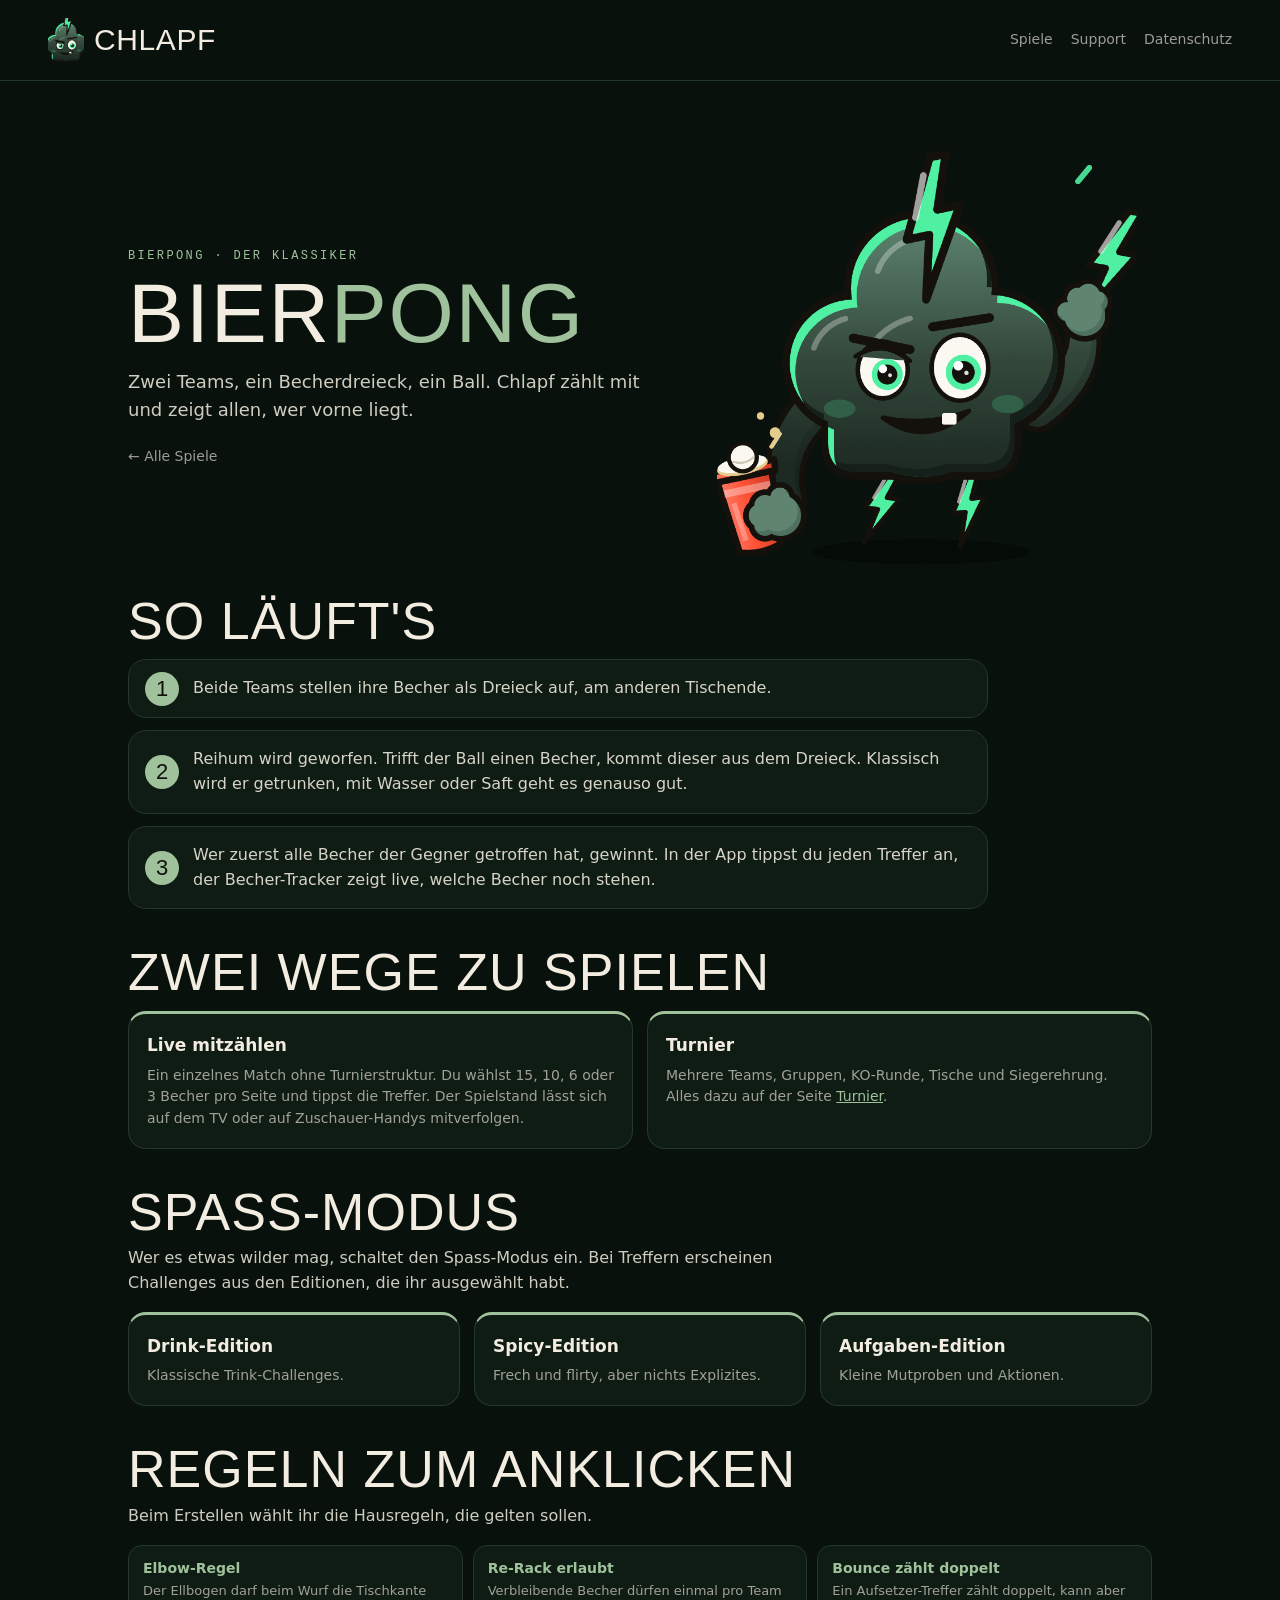
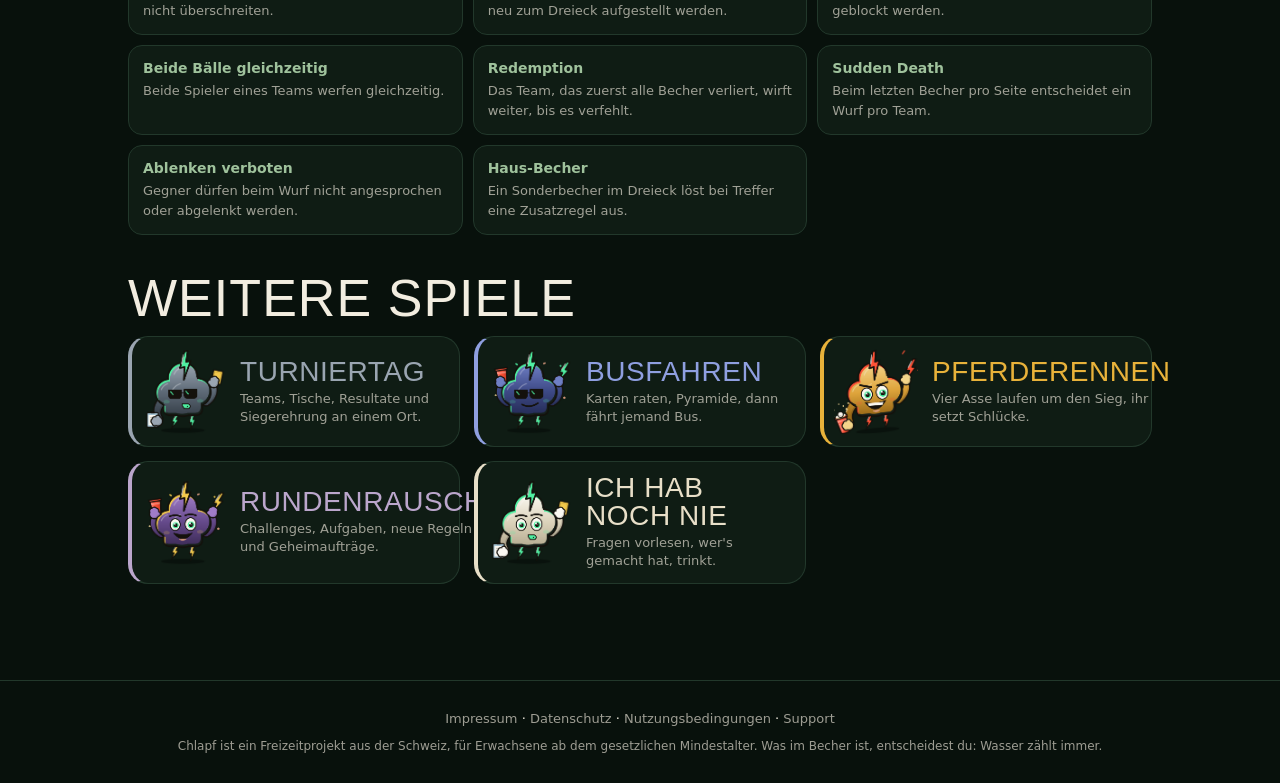
==== bierpong.html @ bb553452 "Website aktualisiert 2026-11-01" ====
<!doctype html>
<html lang="de"><head><meta charset="utf-8"><meta name="viewport" content="width=device-width,initial-scale=1">
<title>BIERPONG · Chlapf</title><meta name="description" content="Zwei Teams, ein Becherdreieck, ein Ball. Chlapf zählt mit und zeigt allen, wer vorne liegt.">
<meta name="theme-color" content="#0f1c14"><link rel="icon" href="assets/icon-512.png"><link rel="apple-touch-icon" href="assets/icon-512.png">
<link rel="stylesheet" href="fonts/fonts.css"><link rel="stylesheet" href="site.css"></head>
<body class="mode" style="--mode:#9fc29c"><header class="top"><a class="brand" href="index.html"><img src="assets/donni-kopf.png" alt="" width="36" height="44">CHLAPF</a>
<nav><a href="spiele.html">Spiele</a><a href="support.html">Support</a><a href="datenschutz.html">Datenschutz</a></nav></header>
<main class="wide"><section class="mode-hero"><div><p class="kicker">Bierpong · Der Klassiker</p><h1>BIER<span class="accent">PONG</span></h1><p class="lead">Zwei Teams, ein Becherdreieck, ein Ball. Chlapf zählt mit und zeigt allen, wer vorne liegt.</p><p class="back"><a href="spiele.html">&larr; Alle Spiele</a></p></div>
<img class="hero-donni" src="assets/donni-bierpong.png" alt="Donni, das Chlapf-Maskottchen, zum Spiel BIERPONG" width="370" height="374"></section>
<section class="mode-sec"><h2>So läuft's</h2><ol class="steps"><li>Beide Teams stellen ihre Becher als Dreieck auf, am anderen Tischende.</li><li>Reihum wird geworfen. Trifft der Ball einen Becher, kommt dieser aus dem Dreieck. Klassisch wird er getrunken, mit Wasser oder Saft geht es genauso gut.</li><li>Wer zuerst alle Becher der Gegner getroffen hat, gewinnt. In der App tippst du jeden Treffer an, der Becher-Tracker zeigt live, welche Becher noch stehen.</li></ol></section>
<section class="mode-sec"><h2>Zwei Wege zu spielen</h2><div class="cards"><article><h3>Live mitzählen</h3><p>Ein einzelnes Match ohne Turnierstruktur. Du wählst 15, 10, 6 oder 3 Becher pro Seite und tippst die Treffer. Der Spielstand lässt sich auf dem TV oder auf Zuschauer-Handys mitverfolgen.</p></article><article><h3>Turnier</h3><p>Mehrere Teams, Gruppen, KO-Runde, Tische und Siegerehrung. Alles dazu auf der Seite <a href="turnier.html">Turnier</a>.</p></article></div></section>
<section class="mode-sec"><h2>Spass-Modus</h2><p class="sec-intro">Wer es etwas wilder mag, schaltet den Spass-Modus ein. Bei Treffern erscheinen Challenges aus den Editionen, die ihr ausgewählt habt.</p><div class="cards"><article><h3>Drink-Edition</h3><p>Klassische Trink-Challenges.</p></article><article><h3>Spicy-Edition</h3><p>Frech und flirty, aber nichts Explizites.</p></article><article><h3>Aufgaben-Edition</h3><p>Kleine Mutproben und Aktionen.</p></article></div></section>
<section class="mode-sec"><h2>Regeln zum Anklicken</h2><p class="sec-intro">Beim Erstellen wählt ihr die Hausregeln, die gelten sollen.</p><div class="chips"><div class="chip"><b>Elbow-Regel</b><span>Der Ellbogen darf beim Wurf die Tischkante nicht überschreiten.</span></div><div class="chip"><b>Re-Rack erlaubt</b><span>Verbleibende Becher dürfen einmal pro Team neu zum Dreieck aufgestellt werden.</span></div><div class="chip"><b>Bounce zählt doppelt</b><span>Ein Aufsetzer-Treffer zählt doppelt, kann aber geblockt werden.</span></div><div class="chip"><b>Beide Bälle gleichzeitig</b><span>Beide Spieler eines Teams werfen gleichzeitig.</span></div><div class="chip"><b>Redemption</b><span>Das Team, das zuerst alle Becher verliert, wirft weiter, bis es verfehlt.</span></div><div class="chip"><b>Sudden Death</b><span>Beim letzten Becher pro Seite entscheidet ein Wurf pro Team.</span></div><div class="chip"><b>Ablenken verboten</b><span>Gegner dürfen beim Wurf nicht angesprochen oder abgelenkt werden.</span></div><div class="chip"><b>Haus-Becher</b><span>Ein Sonderbecher im Dreieck löst bei Treffer eine Zusatzregel aus.</span></div></div></section>
<section class="mode-sec"><h2>Weitere Spiele</h2><div class="games-grid"><a class="game-card" style="--mode:#9aa5b1" href="turnier.html"><img src="assets/donni-turnier.png" alt="" width="96" height="97" loading="lazy"><div><h3>TURNIERTAG</h3><p>Teams, Tische, Resultate und Siegerehrung an einem Ort.</p></div></a><a class="game-card" style="--mode:#8f9fe0" href="busfahren.html"><img src="assets/donni-busfahren.png" alt="" width="96" height="97" loading="lazy"><div><h3>BUSFAHREN</h3><p>Karten raten, Pyramide, dann fährt jemand Bus.</p></div></a><a class="game-card" style="--mode:#e8b23a" href="pferderennen.html"><img src="assets/donni-pferderennen.png" alt="" width="96" height="97" loading="lazy"><div><h3>PFERDERENNEN</h3><p>Vier Asse laufen um den Sieg, ihr setzt Schlücke.</p></div></a><a class="game-card" style="--mode:#bba6cc" href="rundenrausch.html"><img src="assets/donni-rundenrausch.png" alt="" width="96" height="97" loading="lazy"><div><h3>RUNDENRAUSCH</h3><p>Challenges, Aufgaben, neue Regeln und Geheimaufträge.</p></div></a><a class="game-card" style="--mode:#e8dfc8" href="ich-hab-noch-nie.html"><img src="assets/donni-ich-hab-noch-nie.png" alt="" width="96" height="97" loading="lazy"><div><h3>ICH HAB NOCH NIE</h3><p>Fragen vorlesen, wer's gemacht hat, trinkt.</p></div></a></div></section></main>
<footer><p><a href="impressum.html">Impressum</a> · <a href="datenschutz.html">Datenschutz</a> · <a href="nutzungsbedingungen.html">Nutzungsbedingungen</a> · <a href="support.html">Support</a></p>
<p class="muted">Chlapf ist ein Freizeitprojekt aus der Schweiz, für Erwachsene ab dem gesetzlichen Mindestalter. Was im Becher ist, entscheidest du: Wasser zählt immer.</p></footer></body></html>
---- fonts/fonts.css ----
@font-face{font-family:"Geist";src:url(fonts/geist.woff2) format("woff2");font-weight:100 900;font-display:swap}
@font-face{font-family:"Geist Mono";src:url(fonts/geist-mono.woff2) format("woff2");font-weight:100 900;font-display:swap}
@font-face{font-family:"Bebas Neue";src:url(fonts/bebas-neue.woff2) format("woff2");font-weight:400;font-display:swap}
---- site.css ----
:root{--bg:#08110c;--surface:#0f1c14;--surface-2:#152a1e;--border:#22382b;--ink:#f2ede0;--muted:rgba(242,237,224,.64);--mint:#4ff0a2;--red:#ff5236}
*{box-sizing:border-box;margin:0;padding:0}
html{background:var(--bg);color:var(--ink);font-family:Geist,system-ui,-apple-system,Segoe UI,Roboto,sans-serif;line-height:1.55;-webkit-font-smoothing:antialiased}
body{min-height:100vh;display:flex;flex-direction:column}
a{color:inherit}
h1,h2,.brand{font-family:"Bebas Neue",Impact,"Arial Narrow",sans-serif;font-weight:400;letter-spacing:.02em;line-height:.92}
h1{font-size:clamp(44px,8vw,84px)}h2{font-size:clamp(32px,5vw,52px)}h3{font-size:17px;font-weight:700;margin-bottom:6px}
.accent{color:var(--mint)}
.kicker{font-family:"Geist Mono",ui-monospace,Menlo,monospace;font-size:12px;letter-spacing:.2em;text-transform:uppercase;color:var(--muted);margin-bottom:10px}
.muted{color:var(--muted)}
.top{display:flex;align-items:center;justify-content:space-between;gap:16px;padding:18px clamp(16px,4vw,48px);border-bottom:1px solid var(--border)}
.brand{display:flex;align-items:center;gap:10px;font-size:30px;text-decoration:none}
.top nav{display:flex;gap:18px;font-size:14px}.top nav a{text-decoration:none;color:var(--muted)}.top nav a:hover{color:var(--ink)}
main{flex:1;width:100%;margin:0 auto;padding:clamp(24px,5vw,56px) clamp(16px,4vw,48px)}
main.narrow{max-width:760px}main.wide{max-width:1120px}
.hero{display:grid;grid-template-columns:1.2fr 1fr;gap:32px;align-items:center;padding:12px 0 36px}
.lead{font-size:18px;max-width:52ch;margin:16px 0 22px;color:rgba(242,237,224,.85)}
.cta{display:flex;flex-wrap:wrap;gap:10px}
.btn{display:inline-flex;align-items:center;border-radius:999px;padding:12px 20px;font-weight:700;font-size:14px;text-decoration:none;border:1px solid var(--border)}
.btn.primary{background:var(--mint);color:#14110c;border-color:var(--mint)}
.btn.ghost{color:var(--muted);background:var(--surface)}
.hero-donni{width:100%;max-width:420px;height:auto;justify-self:center}
.features{display:grid;grid-template-columns:repeat(4,1fr);gap:14px;margin:12px 0 48px}
.features article{background:var(--surface);border:1px solid var(--border);border-radius:22px;padding:20px}
.features p{font-size:14px;color:var(--muted)}
.donni h2{margin-bottom:10px}
.donni{display:grid;grid-template-columns:1fr 1fr;gap:28px;align-items:center;background:var(--surface);border:1px solid var(--border);border-radius:28px;padding:clamp(20px,4vw,40px);margin-bottom:28px}
.poses{display:flex;gap:8px}.poses img{width:33%;height:auto}
.note{background:linear-gradient(135deg,#17352a,#0f1c14);border:1px solid var(--border);border-radius:28px;padding:clamp(20px,4vw,40px)}
.note p{max-width:70ch;margin-top:10px;color:rgba(242,237,224,.85)}
footer{padding:28px clamp(16px,4vw,48px);border-top:1px solid var(--border);text-align:center;font-size:13px}
footer p+p{margin-top:8px;font-size:12px}footer a{color:var(--muted);text-decoration:none}footer a:hover{color:var(--ink)}
.legal header{margin-bottom:28px}.legal h1{margin-bottom:8px}.legal h2{font-size:26px;margin:34px 0 10px}
.legal section{margin-bottom:26px}.legal p,.legal li{font-size:15px;color:rgba(242,237,224,.82);margin-bottom:8px}
.legal ul{padding-left:18px}.legal strong{color:var(--ink)}.legal a{color:var(--mint)}
@media(max-width:820px){.hero,.donni{grid-template-columns:1fr}.hero-donni{max-width:300px}.features{grid-template-columns:1fr 1fr}.top nav{gap:12px}}
@media(max-width:480px){.features{grid-template-columns:1fr}}
.btn.soft{background:var(--surface);color:var(--ink);border-color:var(--mint)}

.mode .accent{color:var(--mode)}
.mode .kicker{color:var(--mode)}
.mode-hero{display:grid;grid-template-columns:1.2fr 1fr;gap:32px;align-items:center;padding:8px 0 28px}
.mode-hero .lead{max-width:50ch}.back{margin-top:16px;font-size:14px}.back a{color:var(--muted);text-decoration:none}.back a:hover{color:var(--ink)}
.mode-sec{margin:0 0 40px}.mode-sec>h2{margin-bottom:14px}.mode-sec>p{max-width:70ch;color:rgba(242,237,224,.85)}.sec-intro{max-width:70ch;color:rgba(242,237,224,.78);margin:-4px 0 16px}
.steps{list-style:none;counter-reset:s;display:grid;gap:12px;max-width:860px}
.steps li{counter-increment:s;position:relative;background:var(--surface);border:1px solid var(--border);border-radius:18px;padding:16px 18px 16px 64px;color:rgba(242,237,224,.88)}
.steps li::before{content:counter(s);position:absolute;left:16px;top:50%;transform:translateY(-50%);width:34px;height:34px;border-radius:50%;background:var(--mode,var(--mint));color:#14110c;font-family:"Bebas Neue",Impact,sans-serif;font-size:22px;display:flex;align-items:center;justify-content:center;line-height:1}
.steps strong{color:var(--ink)}
.cards{display:grid;grid-template-columns:repeat(auto-fit,minmax(240px,1fr));gap:14px}
.cards article{background:var(--surface);border:1px solid var(--border);border-top:3px solid var(--mode,var(--mint));border-radius:18px;padding:18px}
.cards p{font-size:14px;color:var(--muted)}.cards a,.steps a,.mode-sec a{color:var(--mode,var(--mint))}
.chips{display:grid;grid-template-columns:repeat(auto-fill,minmax(250px,1fr));gap:10px}
.chip{background:var(--surface);border:1px solid var(--border);border-radius:14px;padding:12px 14px;display:flex;flex-direction:column;gap:2px}
.chip b{font-size:14px;color:var(--mode,var(--mint))}.chip span{font-size:13px;color:var(--muted)}
.games-grid{display:grid;grid-template-columns:repeat(auto-fill,minmax(300px,1fr));gap:14px}
.game-card{display:flex;align-items:center;gap:14px;text-decoration:none;background:var(--surface);border:1px solid var(--border);border-left:4px solid var(--mode);border-radius:20px;padding:12px 16px 12px 10px;transition:transform .15s,border-color .15s}
.game-card:hover{transform:translateY(-2px);border-color:var(--mode)}
.game-card img{width:84px;height:auto;flex-shrink:0}.game-card h3{font-family:"Bebas Neue",Impact,sans-serif;font-weight:400;font-size:28px;letter-spacing:.02em;line-height:1;margin-bottom:4px;color:var(--mode)}
.game-card p{font-size:13px;color:var(--muted);line-height:1.4}
.games-home{margin:8px 0 48px}.games-home h2{margin-bottom:18px}
@media(max-width:820px){.mode-hero{grid-template-columns:1fr}.mode-hero .hero-donni{max-width:300px}}
h2{text-transform:uppercase}
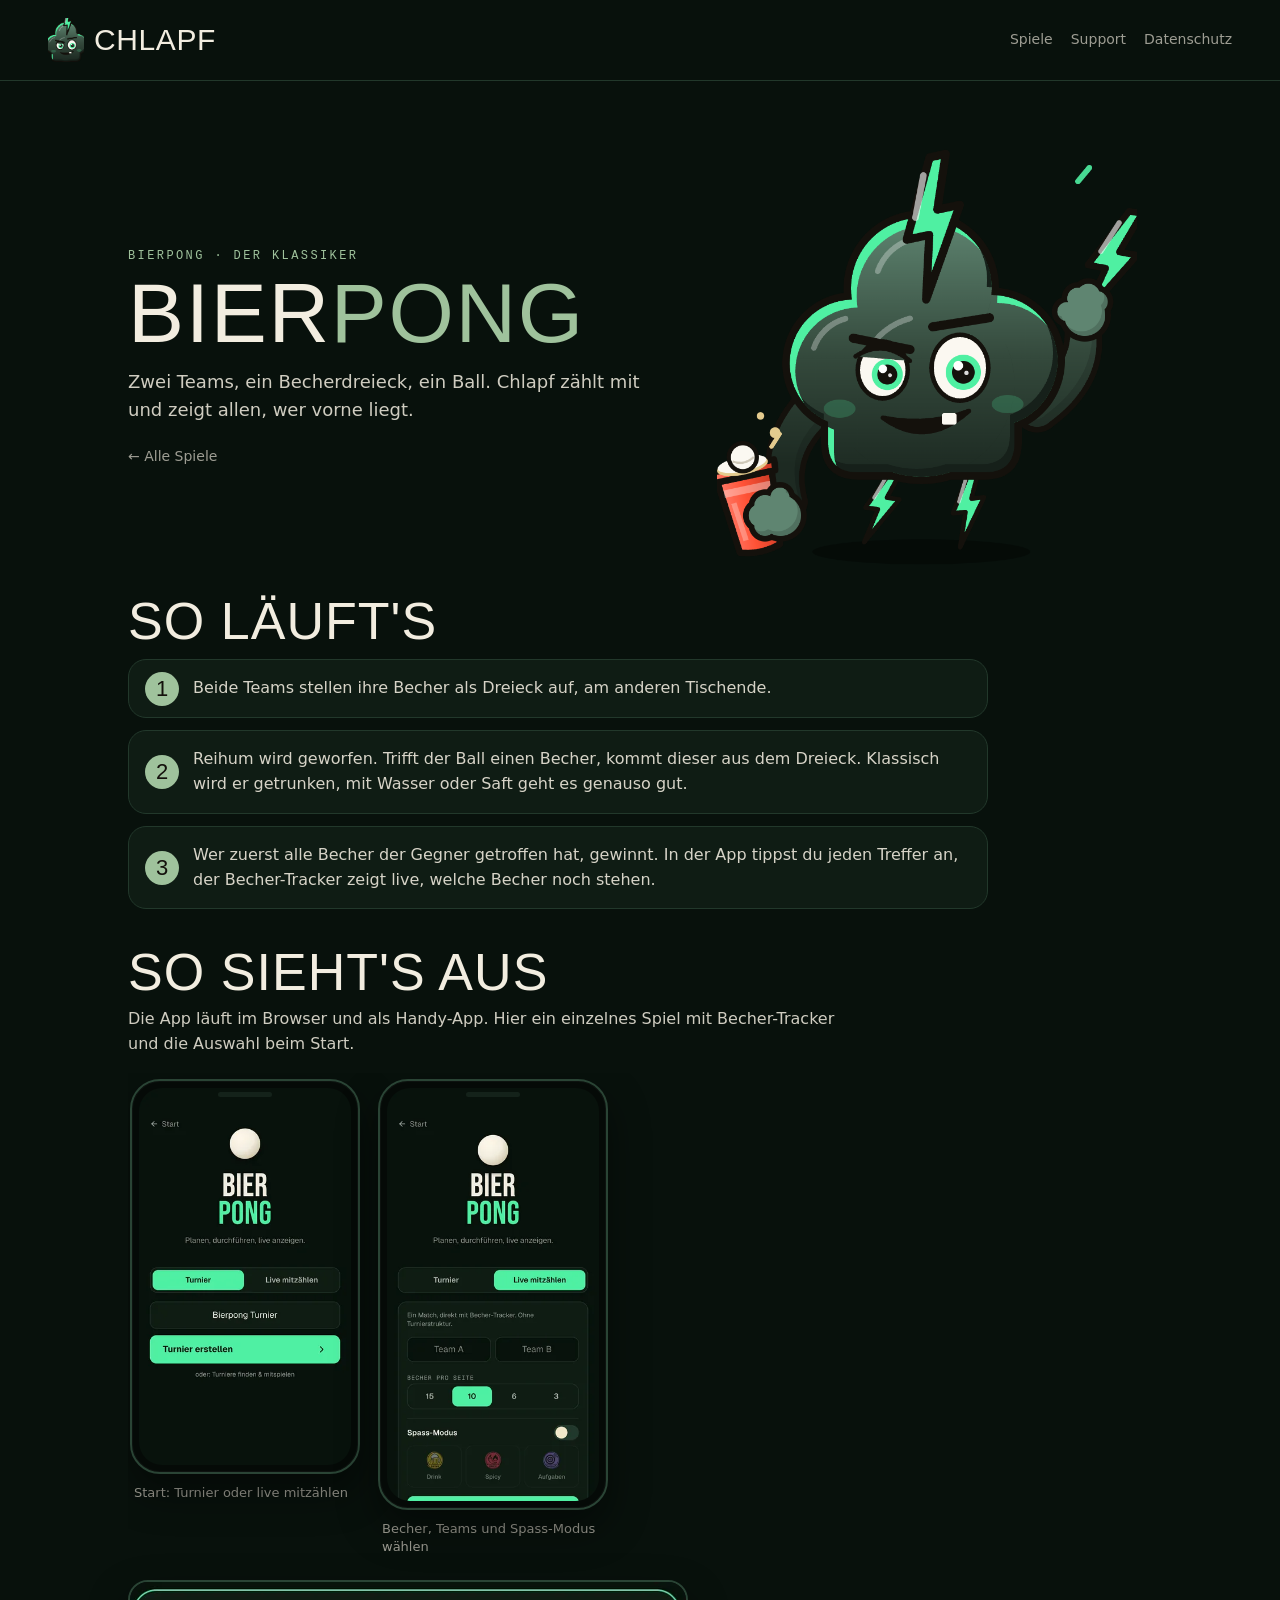
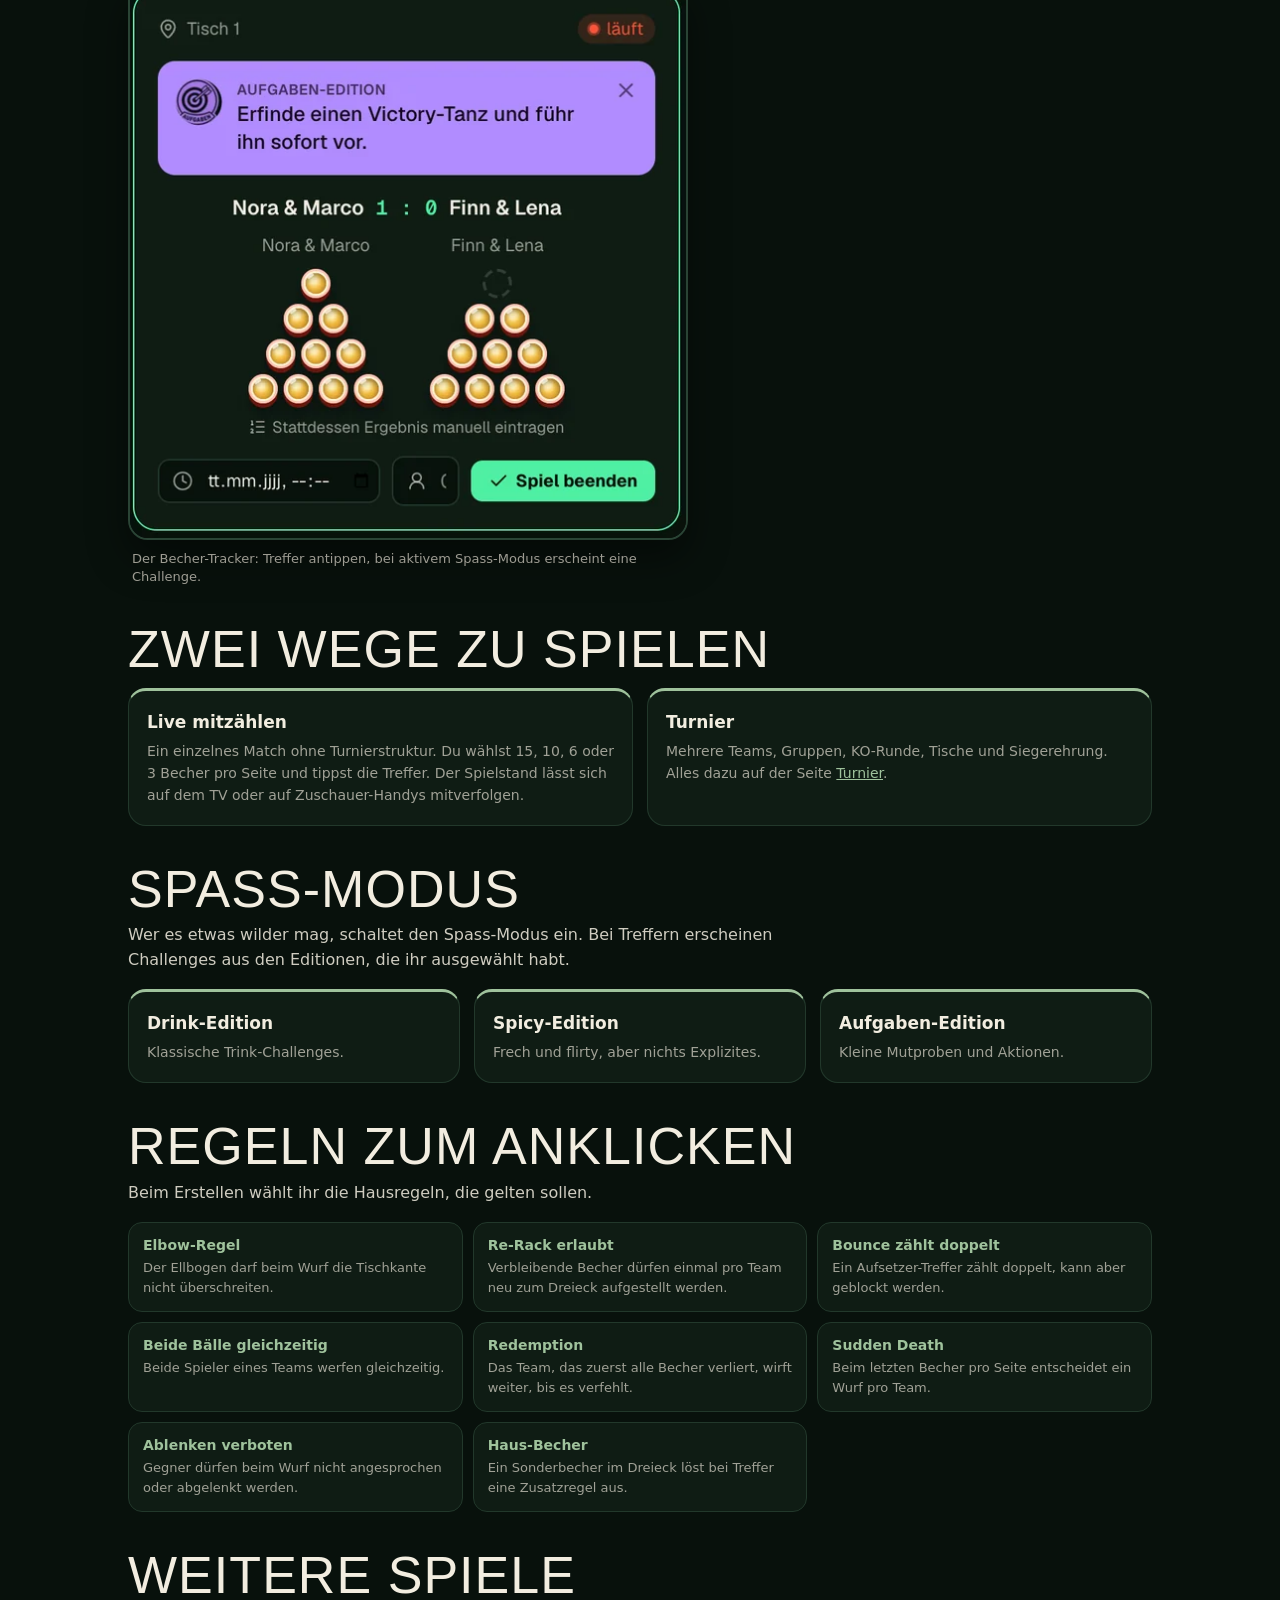
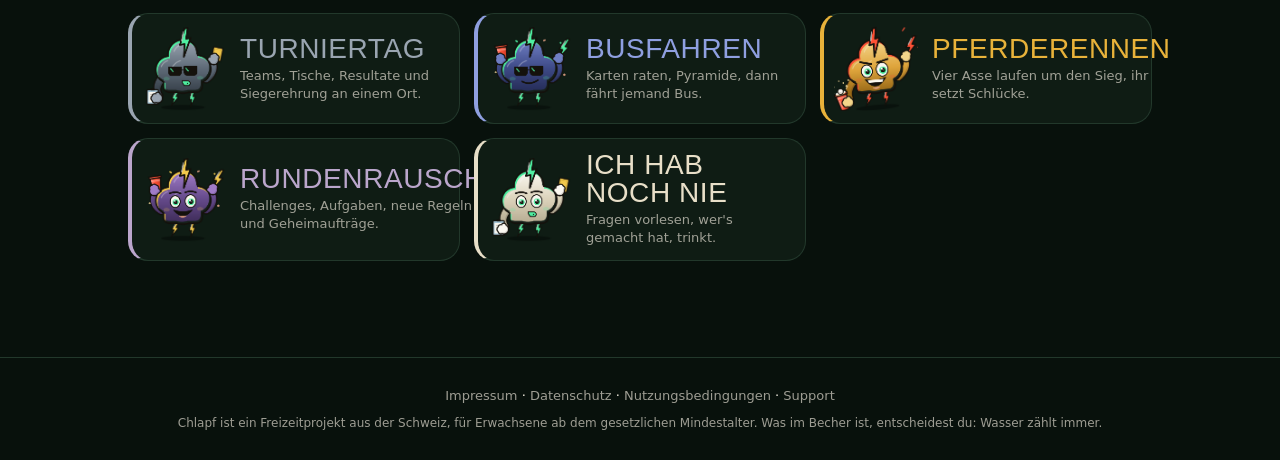
==== commit 99d57cca: "Website aktualisiert 2026-11-01" ====
--- a/bierpong.html
+++ b/bierpong.html
@@ -8,6 +8,7 @@
 <main class="wide"><section class="mode-hero"><div><p class="kicker">Bierpong · Der Klassiker</p><h1>BIER<span class="accent">PONG</span></h1><p class="lead">Zwei Teams, ein Becherdreieck, ein Ball. Chlapf zählt mit und zeigt allen, wer vorne liegt.</p><p class="back"><a href="spiele.html">&larr; Alle Spiele</a></p></div>
 <img class="hero-donni" src="assets/donni-bierpong.png" alt="Donni, das Chlapf-Maskottchen, zum Spiel BIERPONG" width="370" height="374"></section>
 <section class="mode-sec"><h2>So läuft's</h2><ol class="steps"><li>Beide Teams stellen ihre Becher als Dreieck auf, am anderen Tischende.</li><li>Reihum wird geworfen. Trifft der Ball einen Becher, kommt dieser aus dem Dreieck. Klassisch wird er getrunken, mit Wasser oder Saft geht es genauso gut.</li><li>Wer zuerst alle Becher der Gegner getroffen hat, gewinnt. In der App tippst du jeden Treffer an, der Becher-Tracker zeigt live, welche Becher noch stehen.</li></ol></section>
+<section class="mode-sec"><h2>So sieht's aus</h2><p class="sec-intro">Die App läuft im Browser und als Handy-App. Hier ein einzelnes Spiel mit Becher-Tracker und die Auswahl beim Start.</p><div class="shots-row"><figure class="phone-shot"><div class="phone-frame"><img src="app/bierpong-1-start.webp" alt="Start: Turnier oder live mitzählen" loading="lazy" width="360"></div><figcaption>Start: Turnier oder live mitzählen</figcaption></figure><figure class="phone-shot"><div class="phone-frame"><img src="app/bierpong-2-live.webp" alt="Becher, Teams und Spass-Modus wählen" loading="lazy" width="360"></div><figcaption>Becher, Teams und Spass-Modus wählen</figcaption></figure></div><figure class="wide-shot"><img src="app/bierpong-becher.webp" alt="Der Becher-Tracker: Treffer antippen, bei aktivem Spass-Modus erscheint eine Challenge." loading="lazy"><figcaption>Der Becher-Tracker: Treffer antippen, bei aktivem Spass-Modus erscheint eine Challenge.</figcaption></figure></section>
 <section class="mode-sec"><h2>Zwei Wege zu spielen</h2><div class="cards"><article><h3>Live mitzählen</h3><p>Ein einzelnes Match ohne Turnierstruktur. Du wählst 15, 10, 6 oder 3 Becher pro Seite und tippst die Treffer. Der Spielstand lässt sich auf dem TV oder auf Zuschauer-Handys mitverfolgen.</p></article><article><h3>Turnier</h3><p>Mehrere Teams, Gruppen, KO-Runde, Tische und Siegerehrung. Alles dazu auf der Seite <a href="turnier.html">Turnier</a>.</p></article></div></section>
 <section class="mode-sec"><h2>Spass-Modus</h2><p class="sec-intro">Wer es etwas wilder mag, schaltet den Spass-Modus ein. Bei Treffern erscheinen Challenges aus den Editionen, die ihr ausgewählt habt.</p><div class="cards"><article><h3>Drink-Edition</h3><p>Klassische Trink-Challenges.</p></article><article><h3>Spicy-Edition</h3><p>Frech und flirty, aber nichts Explizites.</p></article><article><h3>Aufgaben-Edition</h3><p>Kleine Mutproben und Aktionen.</p></article></div></section>
 <section class="mode-sec"><h2>Regeln zum Anklicken</h2><p class="sec-intro">Beim Erstellen wählt ihr die Hausregeln, die gelten sollen.</p><div class="chips"><div class="chip"><b>Elbow-Regel</b><span>Der Ellbogen darf beim Wurf die Tischkante nicht überschreiten.</span></div><div class="chip"><b>Re-Rack erlaubt</b><span>Verbleibende Becher dürfen einmal pro Team neu zum Dreieck aufgestellt werden.</span></div><div class="chip"><b>Bounce zählt doppelt</b><span>Ein Aufsetzer-Treffer zählt doppelt, kann aber geblockt werden.</span></div><div class="chip"><b>Beide Bälle gleichzeitig</b><span>Beide Spieler eines Teams werfen gleichzeitig.</span></div><div class="chip"><b>Redemption</b><span>Das Team, das zuerst alle Becher verliert, wirft weiter, bis es verfehlt.</span></div><div class="chip"><b>Sudden Death</b><span>Beim letzten Becher pro Seite entscheidet ein Wurf pro Team.</span></div><div class="chip"><b>Ablenken verboten</b><span>Gegner dürfen beim Wurf nicht angesprochen oder abgelenkt werden.</span></div><div class="chip"><b>Haus-Becher</b><span>Ein Sonderbecher im Dreieck löst bei Treffer eine Zusatzregel aus.</span></div></div></section>
--- a/site.css
+++ b/site.css
@@ -60,3 +60,15 @@
 .games-home{margin:8px 0 48px}.games-home h2{margin-bottom:18px}
 @media(max-width:820px){.mode-hero{grid-template-columns:1fr}.mode-hero .hero-donni{max-width:300px}}
 h2{text-transform:uppercase}
+
+.shots-row{display:flex;gap:18px;overflow-x:auto;padding:6px 2px 18px;margin-bottom:6px;scroll-snap-type:x proximity;-webkit-overflow-scrolling:touch}
+.phone-shot,.video-shot{flex:0 0 auto;width:230px;scroll-snap-align:start;margin:0}
+.video-shot{width:250px}
+.phone-frame{background:#050a07;border:2px solid #2a4435;border-radius:30px;padding:7px;box-shadow:0 18px 40px rgba(0,0,0,.45),0 0 0 1px rgba(255,255,255,.03) inset;position:relative}
+.phone-frame::before{content:"";position:absolute;top:11px;left:50%;transform:translateX(-50%);width:54px;height:5px;border-radius:4px;background:#14221a;z-index:2}
+.phone-frame img,.phone-frame video{display:block;width:100%;height:auto;border-radius:23px;background:#08110c}
+.phone-shot figcaption,.video-shot figcaption,.wide-shot figcaption{font-size:13px;color:var(--muted);margin-top:10px;line-height:1.4;padding:0 4px}
+.video-shot .phone-frame{border-color:var(--mode,var(--mint))}
+.wide-shot{margin:6px 0 0;max-width:560px}.wide-shot img{display:block;width:100%;height:auto;border-radius:20px;border:2px solid #2a4435;box-shadow:0 18px 40px rgba(0,0,0,.45)}
+@media(max-width:820px){.phone-shot{width:200px}.video-shot{width:215px}}
+@media(prefers-reduced-motion:reduce){.phone-frame video{animation:none}}
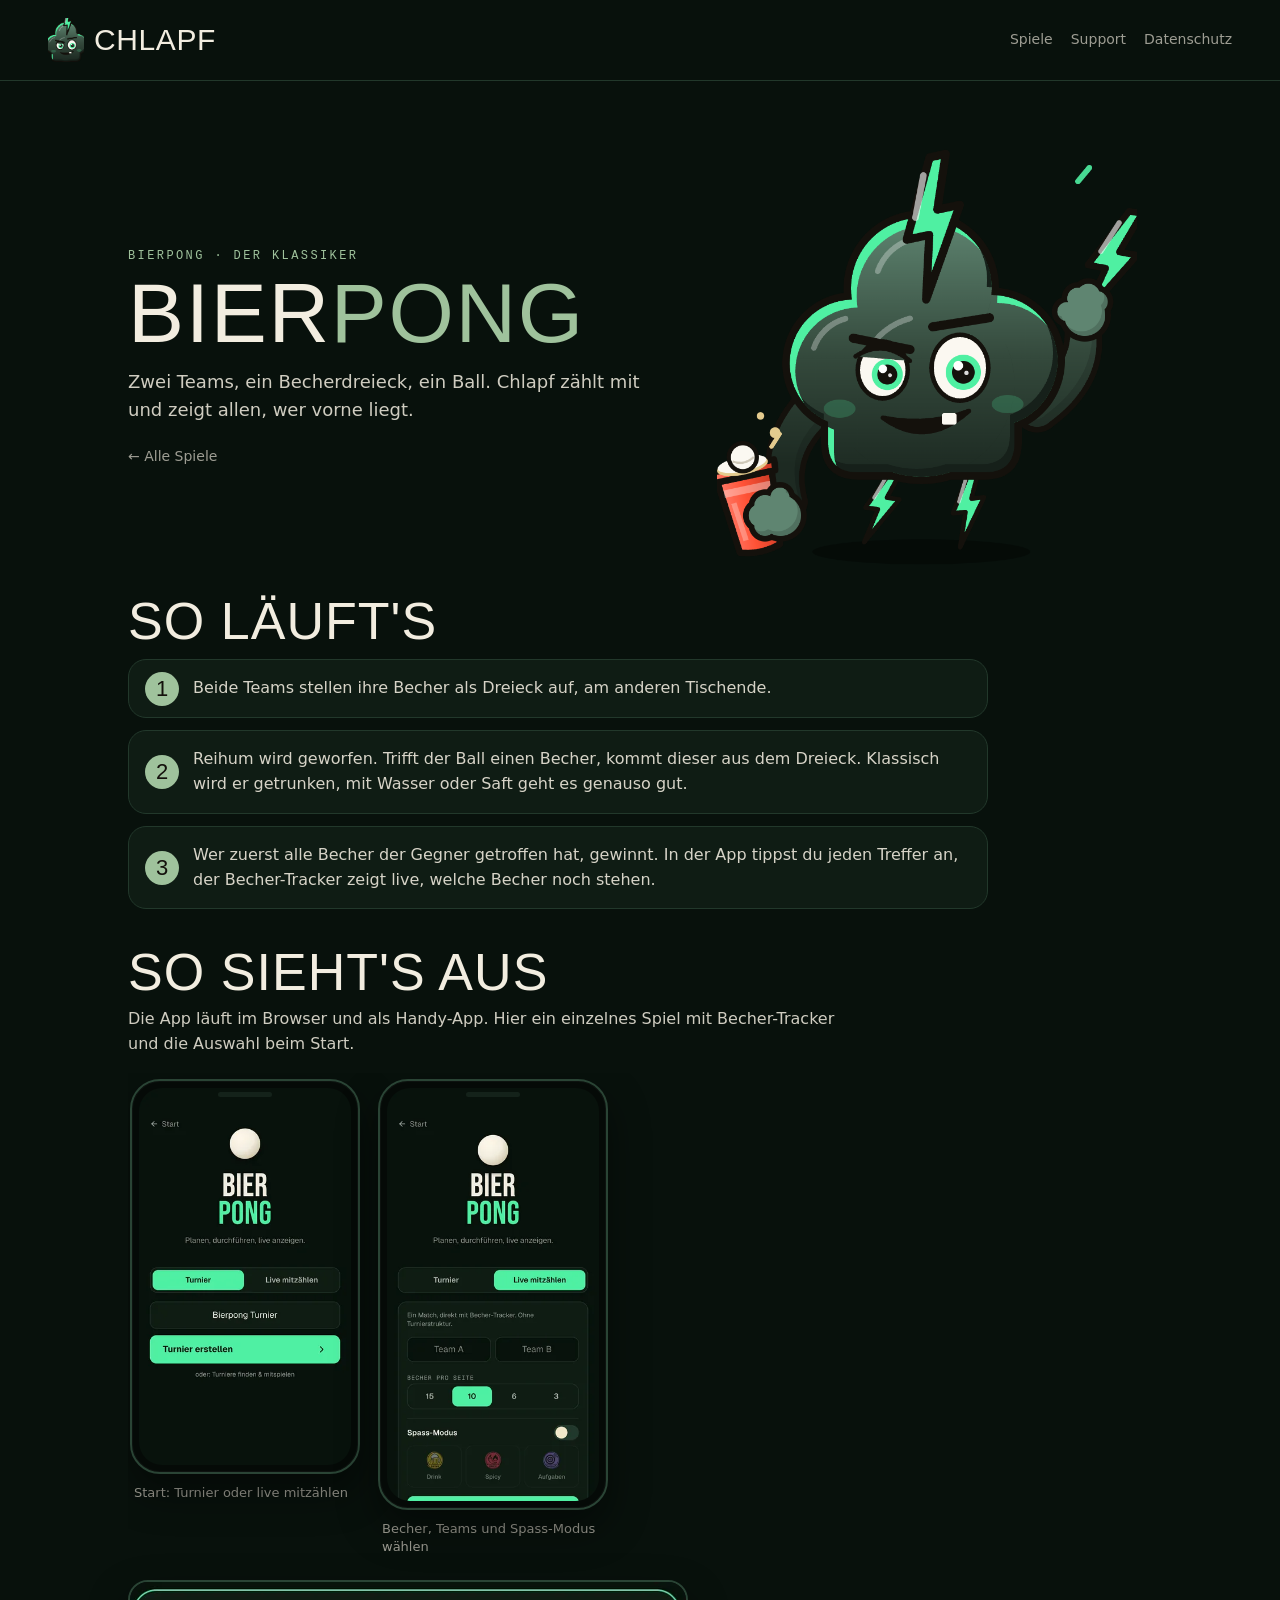
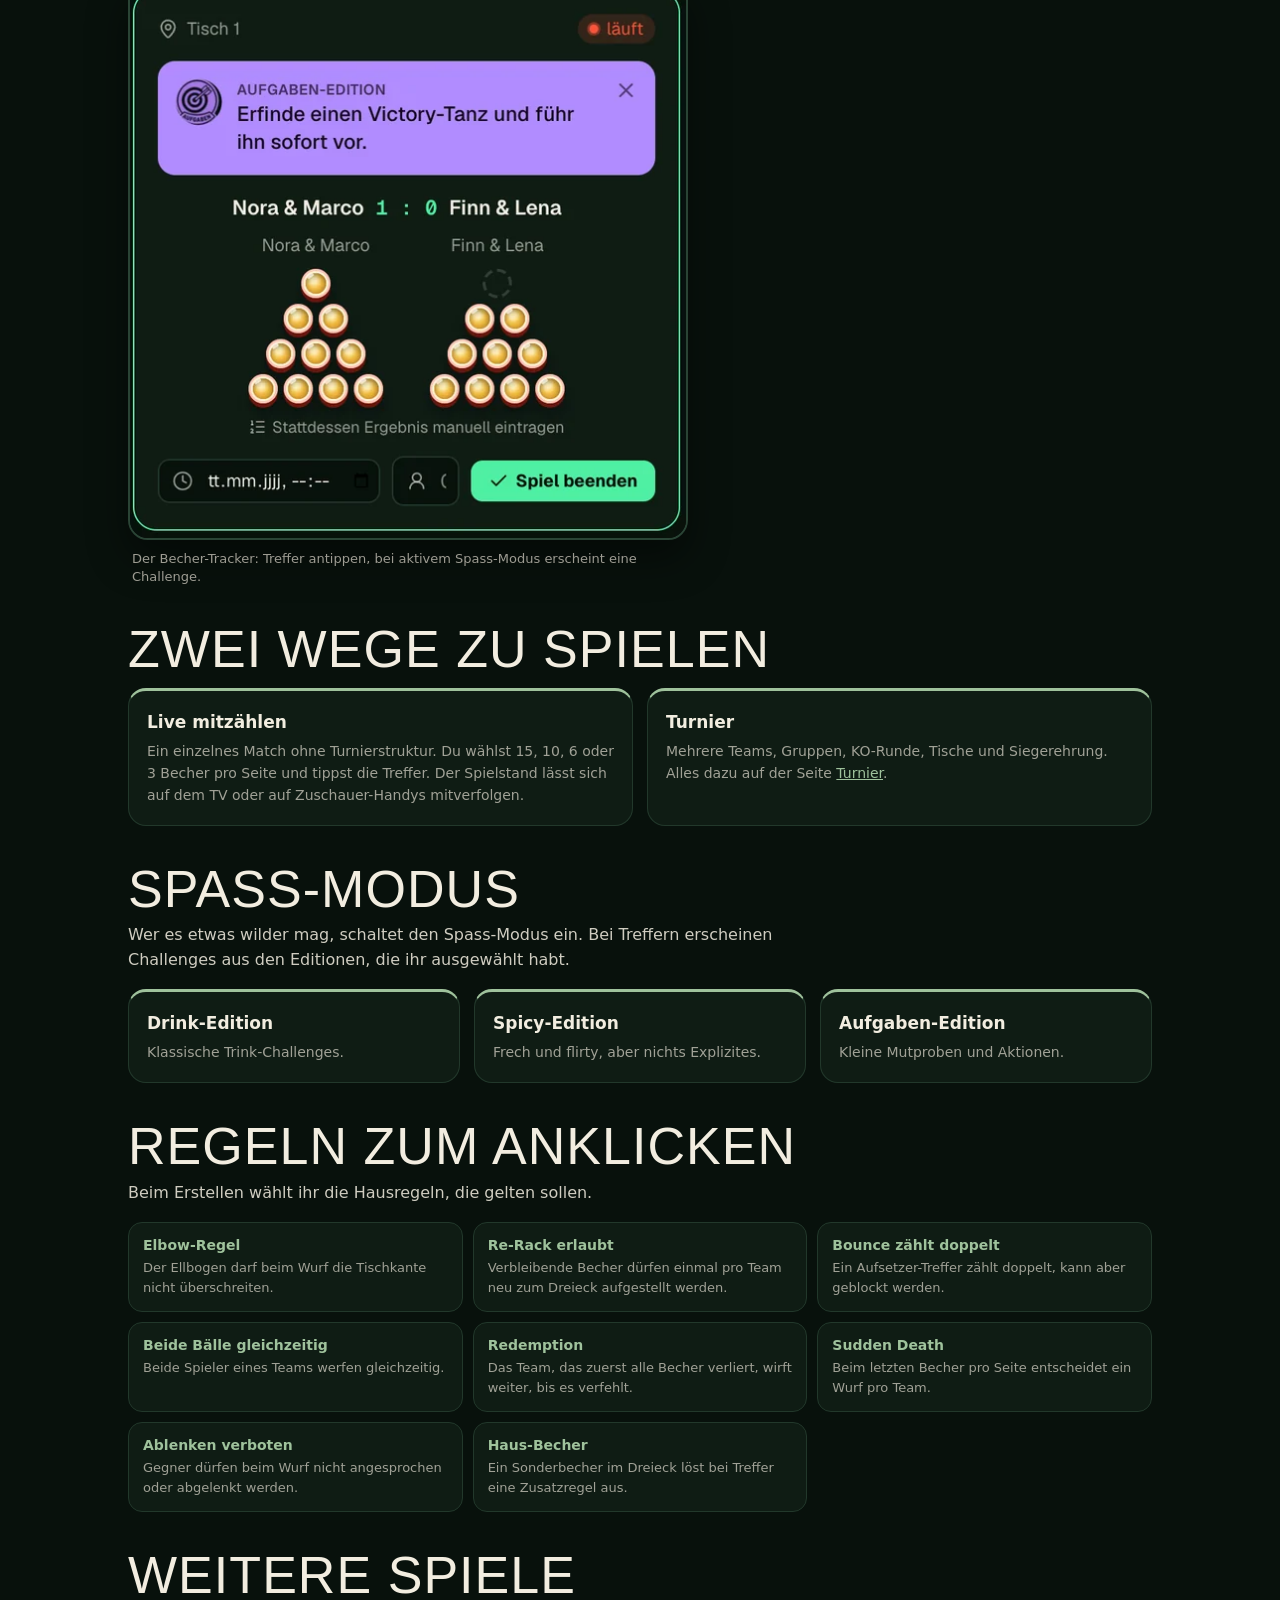
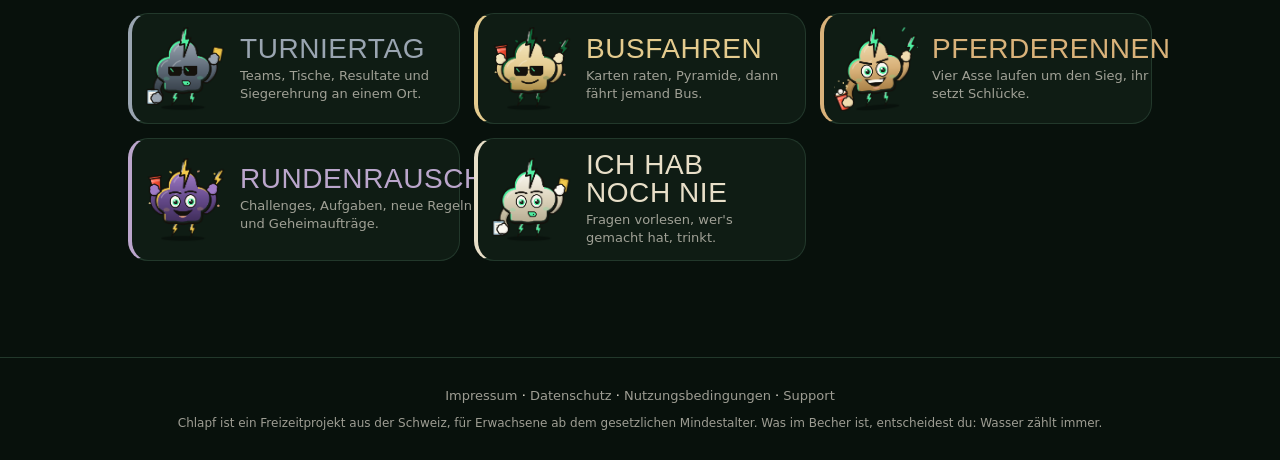
==== commit 24e00242: "Website aktualisiert 2026-11-01" ====
--- a/bierpong.html
+++ b/bierpong.html
@@ -12,6 +12,6 @@
 <section class="mode-sec"><h2>Zwei Wege zu spielen</h2><div class="cards"><article><h3>Live mitzählen</h3><p>Ein einzelnes Match ohne Turnierstruktur. Du wählst 15, 10, 6 oder 3 Becher pro Seite und tippst die Treffer. Der Spielstand lässt sich auf dem TV oder auf Zuschauer-Handys mitverfolgen.</p></article><article><h3>Turnier</h3><p>Mehrere Teams, Gruppen, KO-Runde, Tische und Siegerehrung. Alles dazu auf der Seite <a href="turnier.html">Turnier</a>.</p></article></div></section>
 <section class="mode-sec"><h2>Spass-Modus</h2><p class="sec-intro">Wer es etwas wilder mag, schaltet den Spass-Modus ein. Bei Treffern erscheinen Challenges aus den Editionen, die ihr ausgewählt habt.</p><div class="cards"><article><h3>Drink-Edition</h3><p>Klassische Trink-Challenges.</p></article><article><h3>Spicy-Edition</h3><p>Frech und flirty, aber nichts Explizites.</p></article><article><h3>Aufgaben-Edition</h3><p>Kleine Mutproben und Aktionen.</p></article></div></section>
 <section class="mode-sec"><h2>Regeln zum Anklicken</h2><p class="sec-intro">Beim Erstellen wählt ihr die Hausregeln, die gelten sollen.</p><div class="chips"><div class="chip"><b>Elbow-Regel</b><span>Der Ellbogen darf beim Wurf die Tischkante nicht überschreiten.</span></div><div class="chip"><b>Re-Rack erlaubt</b><span>Verbleibende Becher dürfen einmal pro Team neu zum Dreieck aufgestellt werden.</span></div><div class="chip"><b>Bounce zählt doppelt</b><span>Ein Aufsetzer-Treffer zählt doppelt, kann aber geblockt werden.</span></div><div class="chip"><b>Beide Bälle gleichzeitig</b><span>Beide Spieler eines Teams werfen gleichzeitig.</span></div><div class="chip"><b>Redemption</b><span>Das Team, das zuerst alle Becher verliert, wirft weiter, bis es verfehlt.</span></div><div class="chip"><b>Sudden Death</b><span>Beim letzten Becher pro Seite entscheidet ein Wurf pro Team.</span></div><div class="chip"><b>Ablenken verboten</b><span>Gegner dürfen beim Wurf nicht angesprochen oder abgelenkt werden.</span></div><div class="chip"><b>Haus-Becher</b><span>Ein Sonderbecher im Dreieck löst bei Treffer eine Zusatzregel aus.</span></div></div></section>
-<section class="mode-sec"><h2>Weitere Spiele</h2><div class="games-grid"><a class="game-card" style="--mode:#9aa5b1" href="turnier.html"><img src="assets/donni-turnier.png" alt="" width="96" height="97" loading="lazy"><div><h3>TURNIERTAG</h3><p>Teams, Tische, Resultate und Siegerehrung an einem Ort.</p></div></a><a class="game-card" style="--mode:#8f9fe0" href="busfahren.html"><img src="assets/donni-busfahren.png" alt="" width="96" height="97" loading="lazy"><div><h3>BUSFAHREN</h3><p>Karten raten, Pyramide, dann fährt jemand Bus.</p></div></a><a class="game-card" style="--mode:#e8b23a" href="pferderennen.html"><img src="assets/donni-pferderennen.png" alt="" width="96" height="97" loading="lazy"><div><h3>PFERDERENNEN</h3><p>Vier Asse laufen um den Sieg, ihr setzt Schlücke.</p></div></a><a class="game-card" style="--mode:#bba6cc" href="rundenrausch.html"><img src="assets/donni-rundenrausch.png" alt="" width="96" height="97" loading="lazy"><div><h3>RUNDENRAUSCH</h3><p>Challenges, Aufgaben, neue Regeln und Geheimaufträge.</p></div></a><a class="game-card" style="--mode:#e8dfc8" href="ich-hab-noch-nie.html"><img src="assets/donni-ich-hab-noch-nie.png" alt="" width="96" height="97" loading="lazy"><div><h3>ICH HAB NOCH NIE</h3><p>Fragen vorlesen, wer's gemacht hat, trinkt.</p></div></a></div></section></main>
+<section class="mode-sec"><h2>Weitere Spiele</h2><div class="games-grid"><a class="game-card" style="--mode:#9aa5b1" href="turnier.html"><img src="assets/donni-turnier.png" alt="" width="96" height="97" loading="lazy"><div><h3>TURNIERTAG</h3><p>Teams, Tische, Resultate und Siegerehrung an einem Ort.</p></div></a><a class="game-card" style="--mode:#e4cb8e" href="busfahren.html"><img src="assets/donni-busfahren.png" alt="" width="96" height="97" loading="lazy"><div><h3>BUSFAHREN</h3><p>Karten raten, Pyramide, dann fährt jemand Bus.</p></div></a><a class="game-card" style="--mode:#d9b27a" href="pferderennen.html"><img src="assets/donni-pferderennen.png" alt="" width="96" height="97" loading="lazy"><div><h3>PFERDERENNEN</h3><p>Vier Asse laufen um den Sieg, ihr setzt Schlücke.</p></div></a><a class="game-card" style="--mode:#bba6cc" href="rundenrausch.html"><img src="assets/donni-rundenrausch.png" alt="" width="96" height="97" loading="lazy"><div><h3>RUNDENRAUSCH</h3><p>Challenges, Aufgaben, neue Regeln und Geheimaufträge.</p></div></a><a class="game-card" style="--mode:#e8dfc8" href="ich-hab-noch-nie.html"><img src="assets/donni-ich-hab-noch-nie.png" alt="" width="96" height="97" loading="lazy"><div><h3>ICH HAB NOCH NIE</h3><p>Fragen vorlesen, wer's gemacht hat, trinkt.</p></div></a></div></section></main>
 <footer><p><a href="impressum.html">Impressum</a> · <a href="datenschutz.html">Datenschutz</a> · <a href="nutzungsbedingungen.html">Nutzungsbedingungen</a> · <a href="support.html">Support</a></p>
 <p class="muted">Chlapf ist ein Freizeitprojekt aus der Schweiz, für Erwachsene ab dem gesetzlichen Mindestalter. Was im Becher ist, entscheidest du: Wasser zählt immer.</p></footer></body></html>
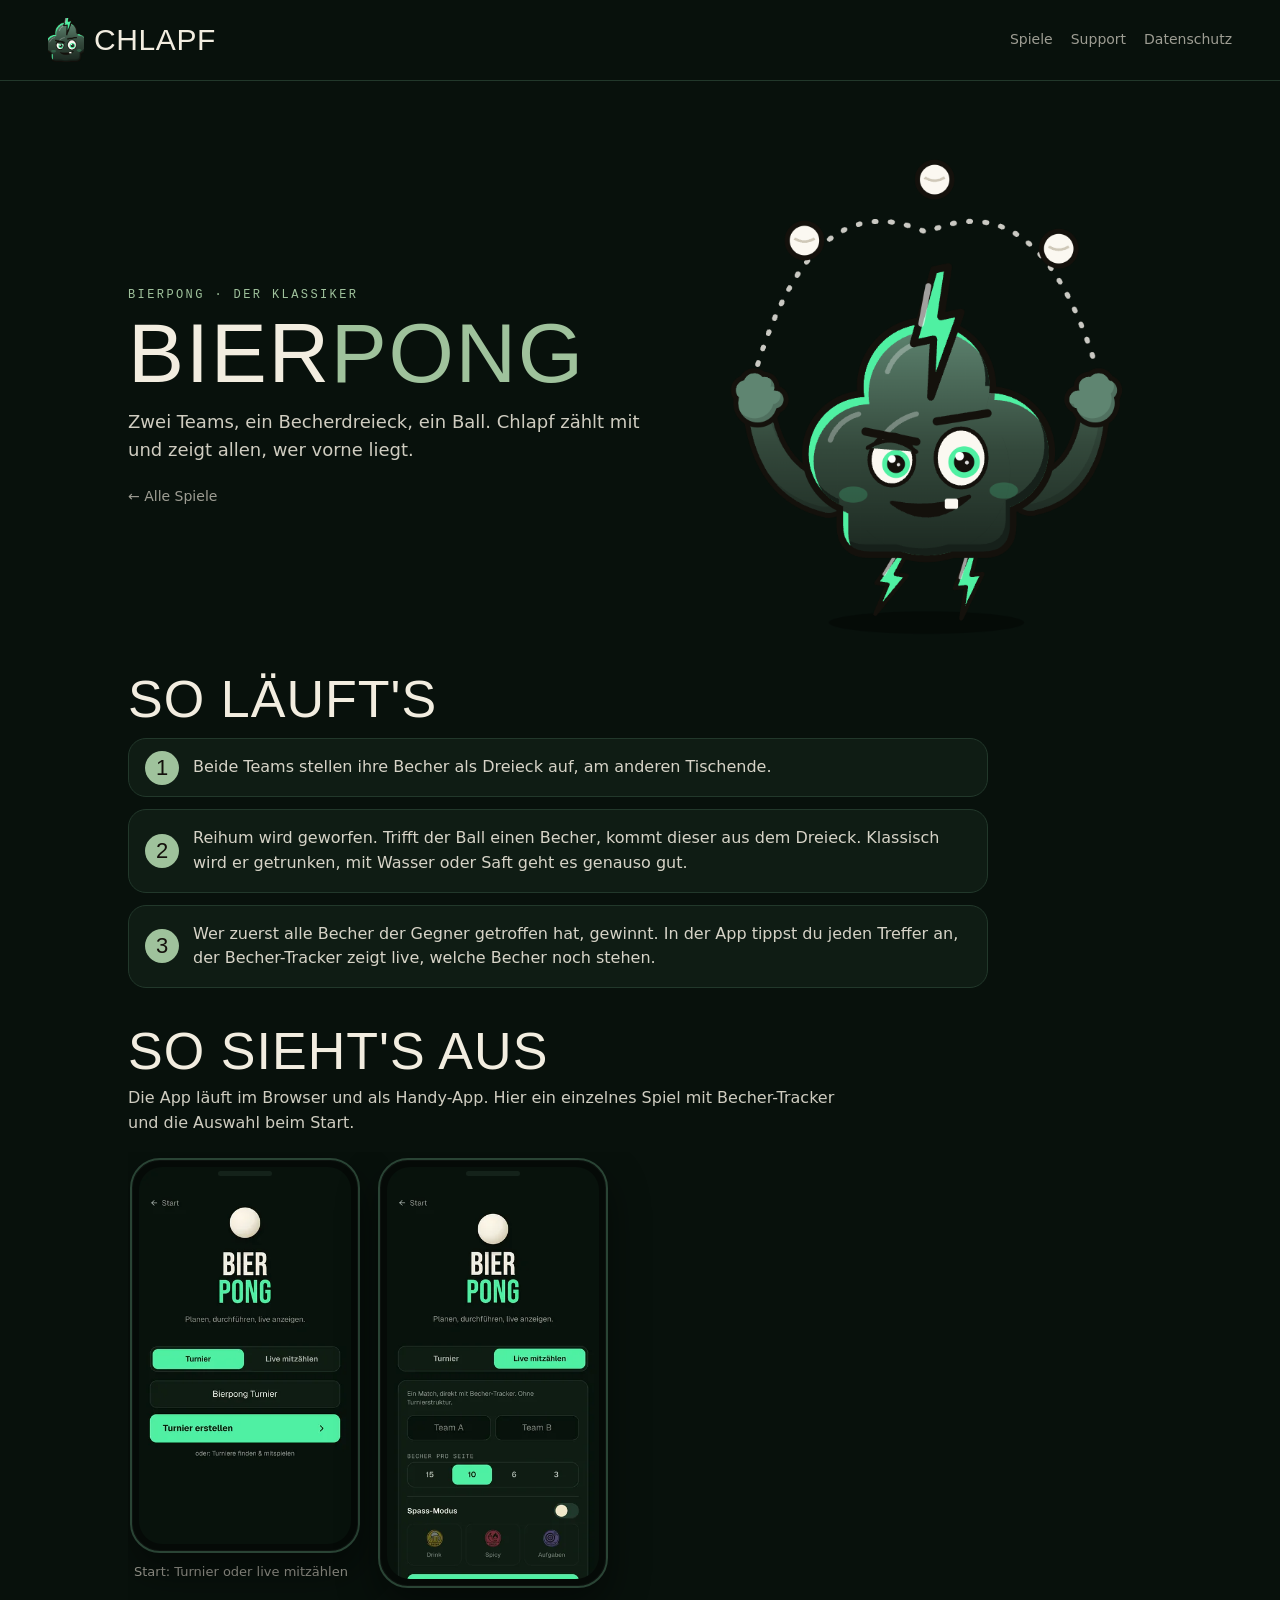
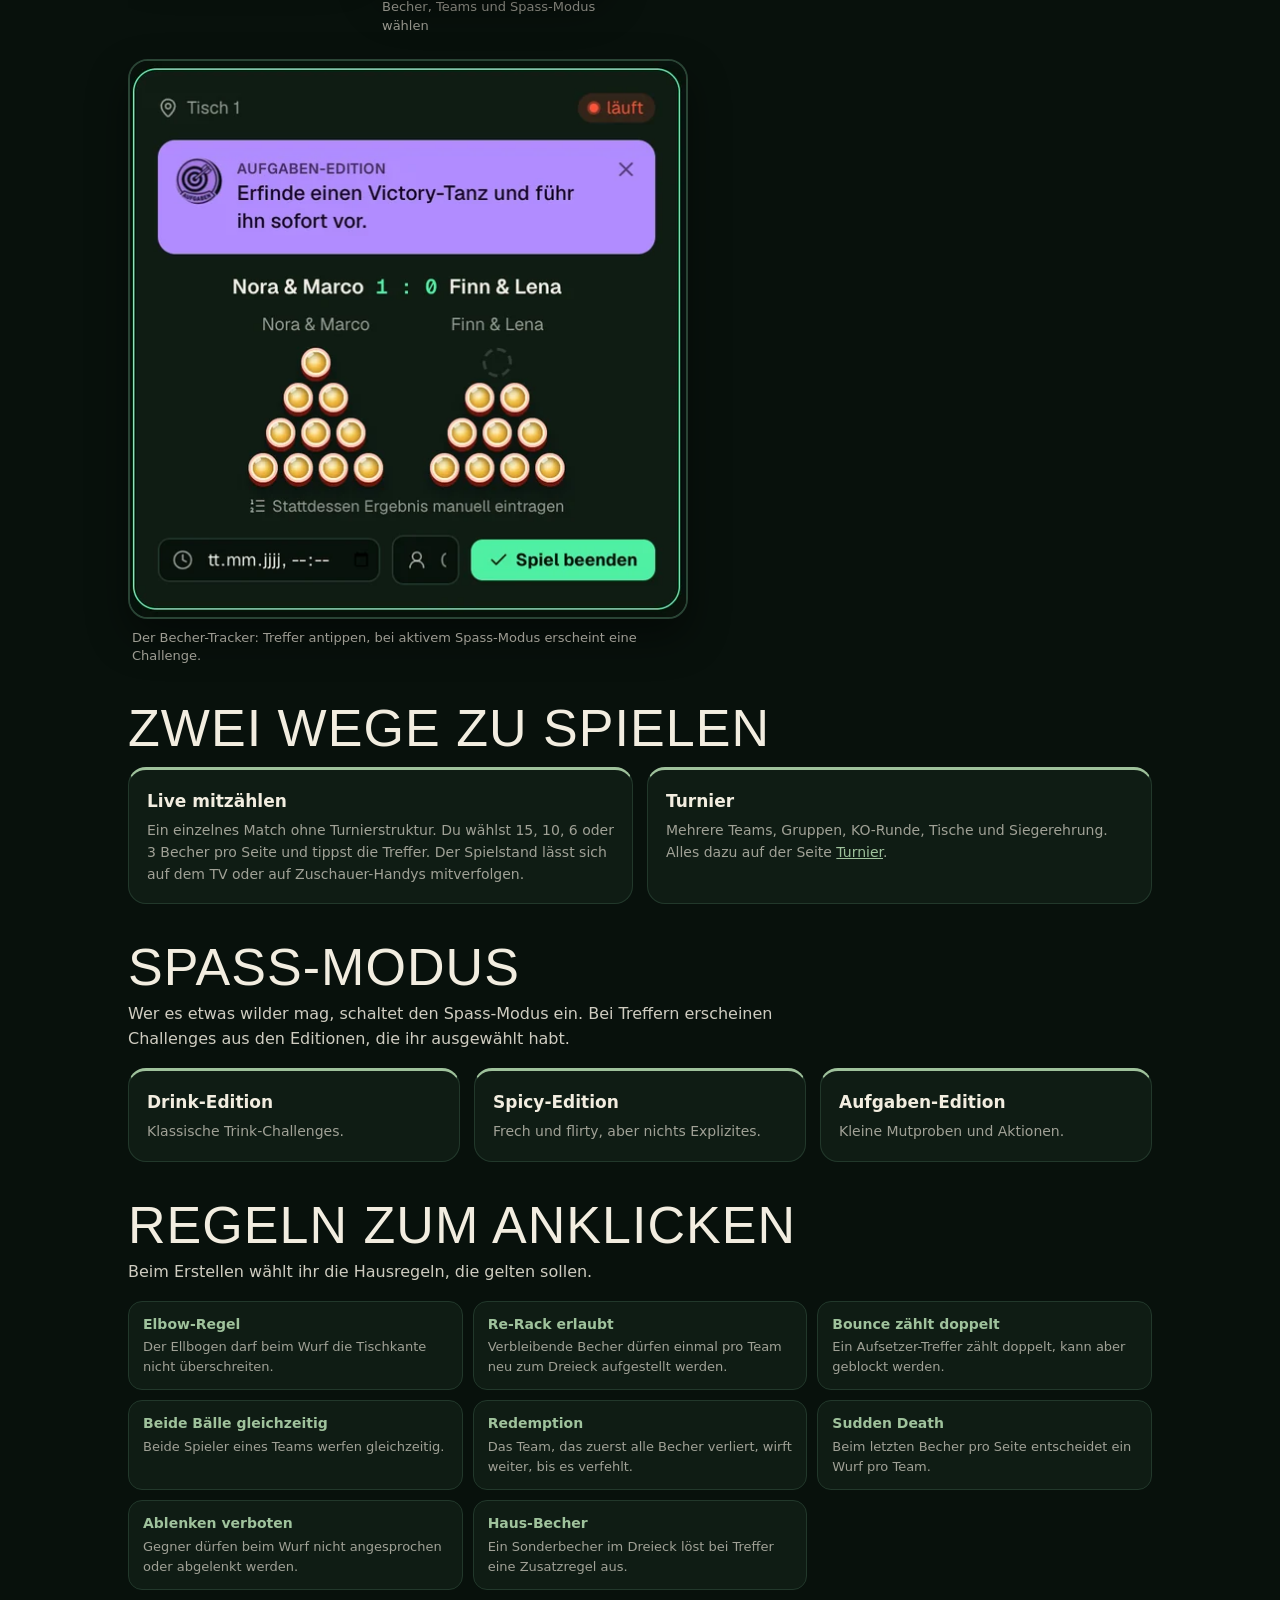
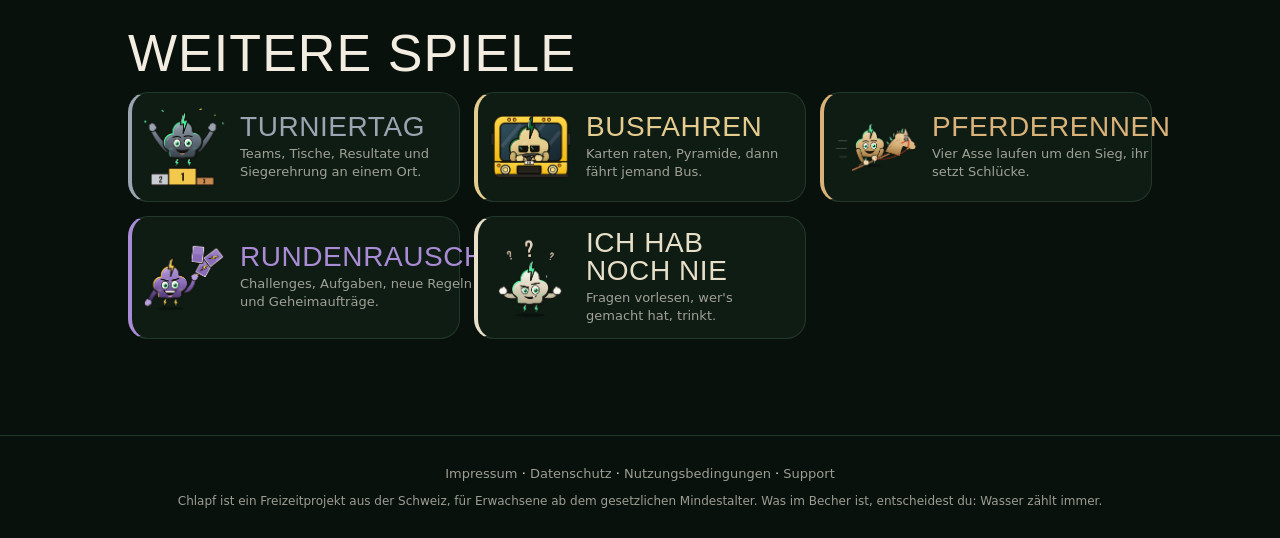
==== commit d1d8b4cc: "Website aktualisiert 2026-11-01" ====
--- a/bierpong.html
+++ b/bierpong.html
@@ -12,6 +12,6 @@
 <section class="mode-sec"><h2>Zwei Wege zu spielen</h2><div class="cards"><article><h3>Live mitzählen</h3><p>Ein einzelnes Match ohne Turnierstruktur. Du wählst 15, 10, 6 oder 3 Becher pro Seite und tippst die Treffer. Der Spielstand lässt sich auf dem TV oder auf Zuschauer-Handys mitverfolgen.</p></article><article><h3>Turnier</h3><p>Mehrere Teams, Gruppen, KO-Runde, Tische und Siegerehrung. Alles dazu auf der Seite <a href="turnier.html">Turnier</a>.</p></article></div></section>
 <section class="mode-sec"><h2>Spass-Modus</h2><p class="sec-intro">Wer es etwas wilder mag, schaltet den Spass-Modus ein. Bei Treffern erscheinen Challenges aus den Editionen, die ihr ausgewählt habt.</p><div class="cards"><article><h3>Drink-Edition</h3><p>Klassische Trink-Challenges.</p></article><article><h3>Spicy-Edition</h3><p>Frech und flirty, aber nichts Explizites.</p></article><article><h3>Aufgaben-Edition</h3><p>Kleine Mutproben und Aktionen.</p></article></div></section>
 <section class="mode-sec"><h2>Regeln zum Anklicken</h2><p class="sec-intro">Beim Erstellen wählt ihr die Hausregeln, die gelten sollen.</p><div class="chips"><div class="chip"><b>Elbow-Regel</b><span>Der Ellbogen darf beim Wurf die Tischkante nicht überschreiten.</span></div><div class="chip"><b>Re-Rack erlaubt</b><span>Verbleibende Becher dürfen einmal pro Team neu zum Dreieck aufgestellt werden.</span></div><div class="chip"><b>Bounce zählt doppelt</b><span>Ein Aufsetzer-Treffer zählt doppelt, kann aber geblockt werden.</span></div><div class="chip"><b>Beide Bälle gleichzeitig</b><span>Beide Spieler eines Teams werfen gleichzeitig.</span></div><div class="chip"><b>Redemption</b><span>Das Team, das zuerst alle Becher verliert, wirft weiter, bis es verfehlt.</span></div><div class="chip"><b>Sudden Death</b><span>Beim letzten Becher pro Seite entscheidet ein Wurf pro Team.</span></div><div class="chip"><b>Ablenken verboten</b><span>Gegner dürfen beim Wurf nicht angesprochen oder abgelenkt werden.</span></div><div class="chip"><b>Haus-Becher</b><span>Ein Sonderbecher im Dreieck löst bei Treffer eine Zusatzregel aus.</span></div></div></section>
-<section class="mode-sec"><h2>Weitere Spiele</h2><div class="games-grid"><a class="game-card" style="--mode:#9aa5b1" href="turnier.html"><img src="assets/donni-turnier.png" alt="" width="96" height="97" loading="lazy"><div><h3>TURNIERTAG</h3><p>Teams, Tische, Resultate und Siegerehrung an einem Ort.</p></div></a><a class="game-card" style="--mode:#e4cb8e" href="busfahren.html"><img src="assets/donni-busfahren.png" alt="" width="96" height="97" loading="lazy"><div><h3>BUSFAHREN</h3><p>Karten raten, Pyramide, dann fährt jemand Bus.</p></div></a><a class="game-card" style="--mode:#d9b27a" href="pferderennen.html"><img src="assets/donni-pferderennen.png" alt="" width="96" height="97" loading="lazy"><div><h3>PFERDERENNEN</h3><p>Vier Asse laufen um den Sieg, ihr setzt Schlücke.</p></div></a><a class="game-card" style="--mode:#bba6cc" href="rundenrausch.html"><img src="assets/donni-rundenrausch.png" alt="" width="96" height="97" loading="lazy"><div><h3>RUNDENRAUSCH</h3><p>Challenges, Aufgaben, neue Regeln und Geheimaufträge.</p></div></a><a class="game-card" style="--mode:#e8dfc8" href="ich-hab-noch-nie.html"><img src="assets/donni-ich-hab-noch-nie.png" alt="" width="96" height="97" loading="lazy"><div><h3>ICH HAB NOCH NIE</h3><p>Fragen vorlesen, wer's gemacht hat, trinkt.</p></div></a></div></section></main>
+<section class="mode-sec"><h2>Weitere Spiele</h2><div class="games-grid"><a class="game-card" style="--mode:#9aa5b1" href="turnier.html"><img src="assets/donni-turnier.png" alt="" width="96" height="97" loading="lazy"><div><h3>TURNIERTAG</h3><p>Teams, Tische, Resultate und Siegerehrung an einem Ort.</p></div></a><a class="game-card" style="--mode:#e4cb8e" href="busfahren.html"><img src="assets/donni-busfahren.png" alt="" width="96" height="97" loading="lazy"><div><h3>BUSFAHREN</h3><p>Karten raten, Pyramide, dann fährt jemand Bus.</p></div></a><a class="game-card" style="--mode:#d9b27a" href="pferderennen.html"><img src="assets/donni-pferderennen.png" alt="" width="96" height="97" loading="lazy"><div><h3>PFERDERENNEN</h3><p>Vier Asse laufen um den Sieg, ihr setzt Schlücke.</p></div></a><a class="game-card" style="--mode:#a98bd6" href="rundenrausch.html"><img src="assets/donni-rundenrausch.png" alt="" width="96" height="97" loading="lazy"><div><h3>RUNDENRAUSCH</h3><p>Challenges, Aufgaben, neue Regeln und Geheimaufträge.</p></div></a><a class="game-card" style="--mode:#e8dfc8" href="ich-hab-noch-nie.html"><img src="assets/donni-ich-hab-noch-nie.png" alt="" width="96" height="97" loading="lazy"><div><h3>ICH HAB NOCH NIE</h3><p>Fragen vorlesen, wer's gemacht hat, trinkt.</p></div></a></div></section></main>
 <footer><p><a href="impressum.html">Impressum</a> · <a href="datenschutz.html">Datenschutz</a> · <a href="nutzungsbedingungen.html">Nutzungsbedingungen</a> · <a href="support.html">Support</a></p>
 <p class="muted">Chlapf ist ein Freizeitprojekt aus der Schweiz, für Erwachsene ab dem gesetzlichen Mindestalter. Was im Becher ist, entscheidest du: Wasser zählt immer.</p></footer></body></html>
--- a/site.css
+++ b/site.css
@@ -55,7 +55,7 @@
 .games-grid{display:grid;grid-template-columns:repeat(auto-fill,minmax(300px,1fr));gap:14px}
 .game-card{display:flex;align-items:center;gap:14px;text-decoration:none;background:var(--surface);border:1px solid var(--border);border-left:4px solid var(--mode);border-radius:20px;padding:12px 16px 12px 10px;transition:transform .15s,border-color .15s}
 .game-card:hover{transform:translateY(-2px);border-color:var(--mode)}
-.game-card img{width:84px;height:auto;flex-shrink:0}.game-card h3{font-family:"Bebas Neue",Impact,sans-serif;font-weight:400;font-size:28px;letter-spacing:.02em;line-height:1;margin-bottom:4px;color:var(--mode)}
+.game-card img{width:84px;height:84px;object-fit:contain;flex-shrink:0}.game-card h3{font-family:"Bebas Neue",Impact,sans-serif;font-weight:400;font-size:28px;letter-spacing:.02em;line-height:1;margin-bottom:4px;color:var(--mode)}
 .game-card p{font-size:13px;color:var(--muted);line-height:1.4}
 .games-home{margin:8px 0 48px}.games-home h2{margin-bottom:18px}
 @media(max-width:820px){.mode-hero{grid-template-columns:1fr}.mode-hero .hero-donni{max-width:300px}}
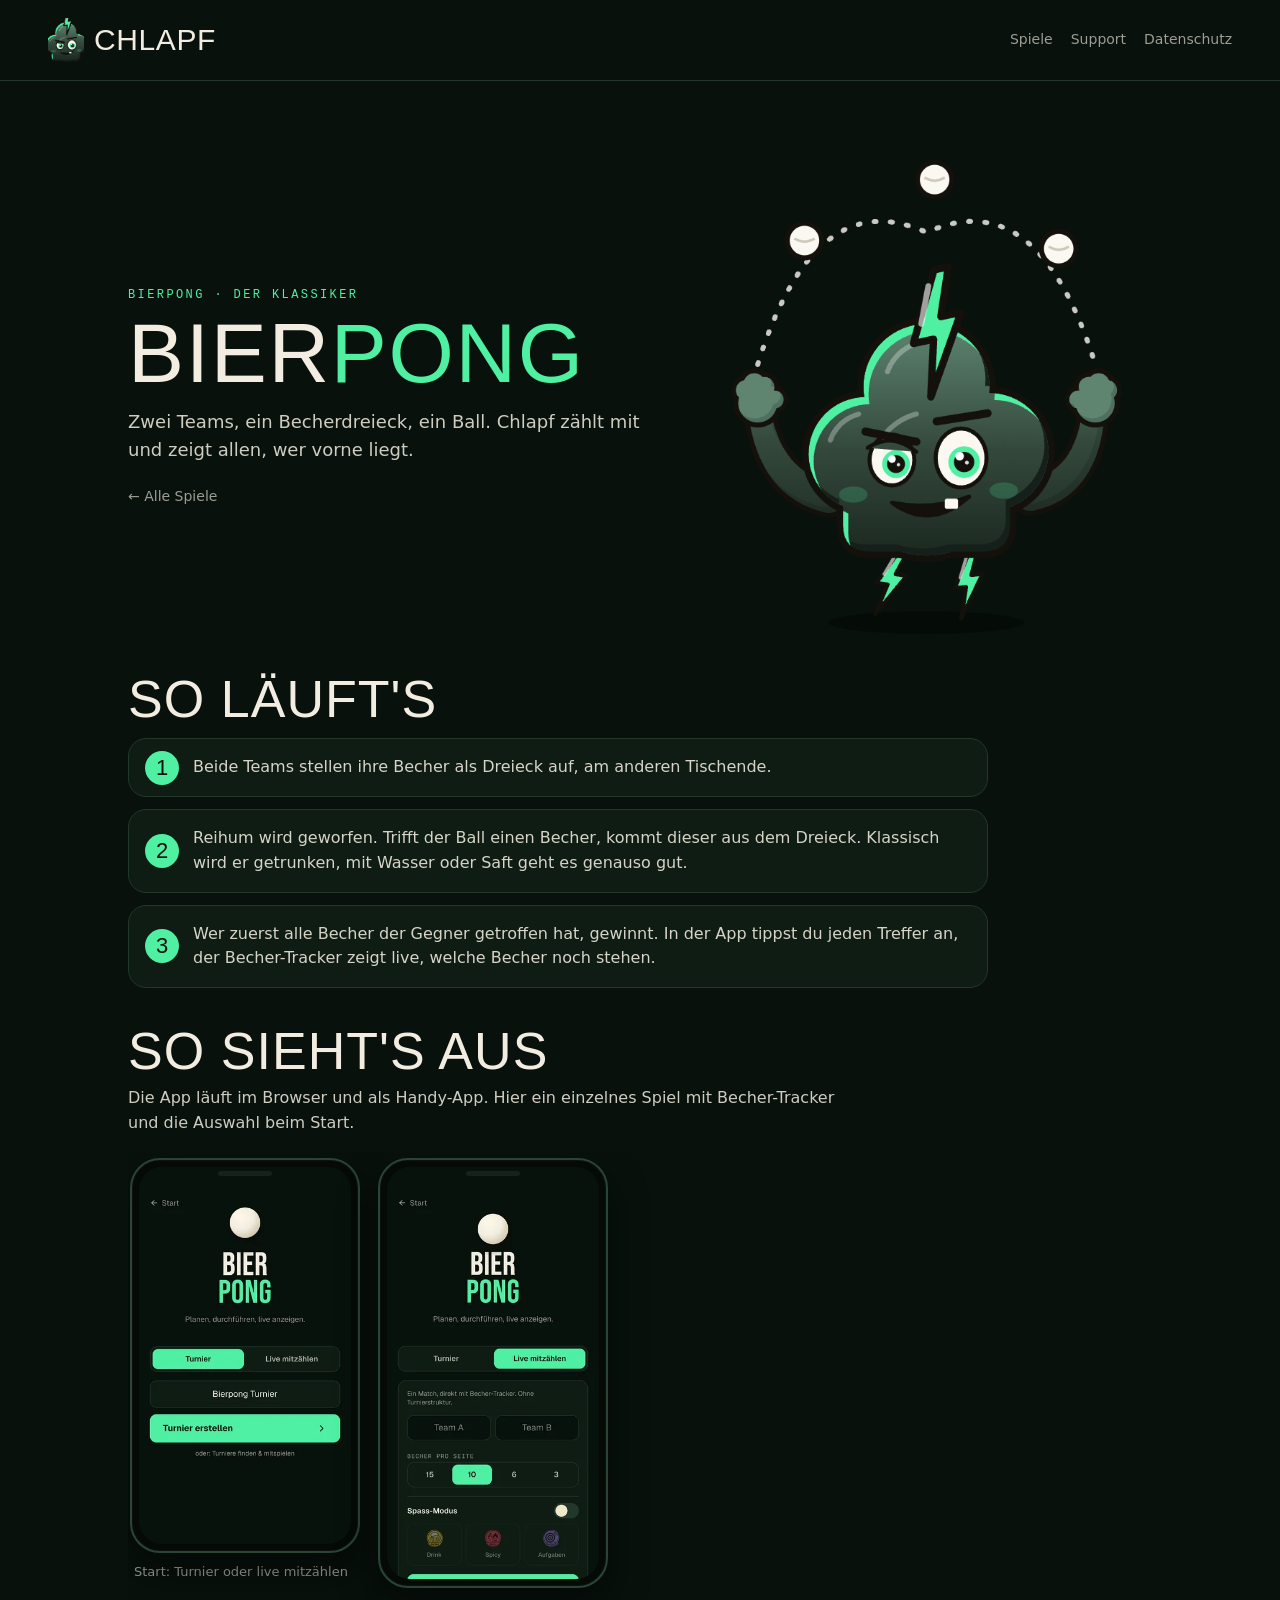
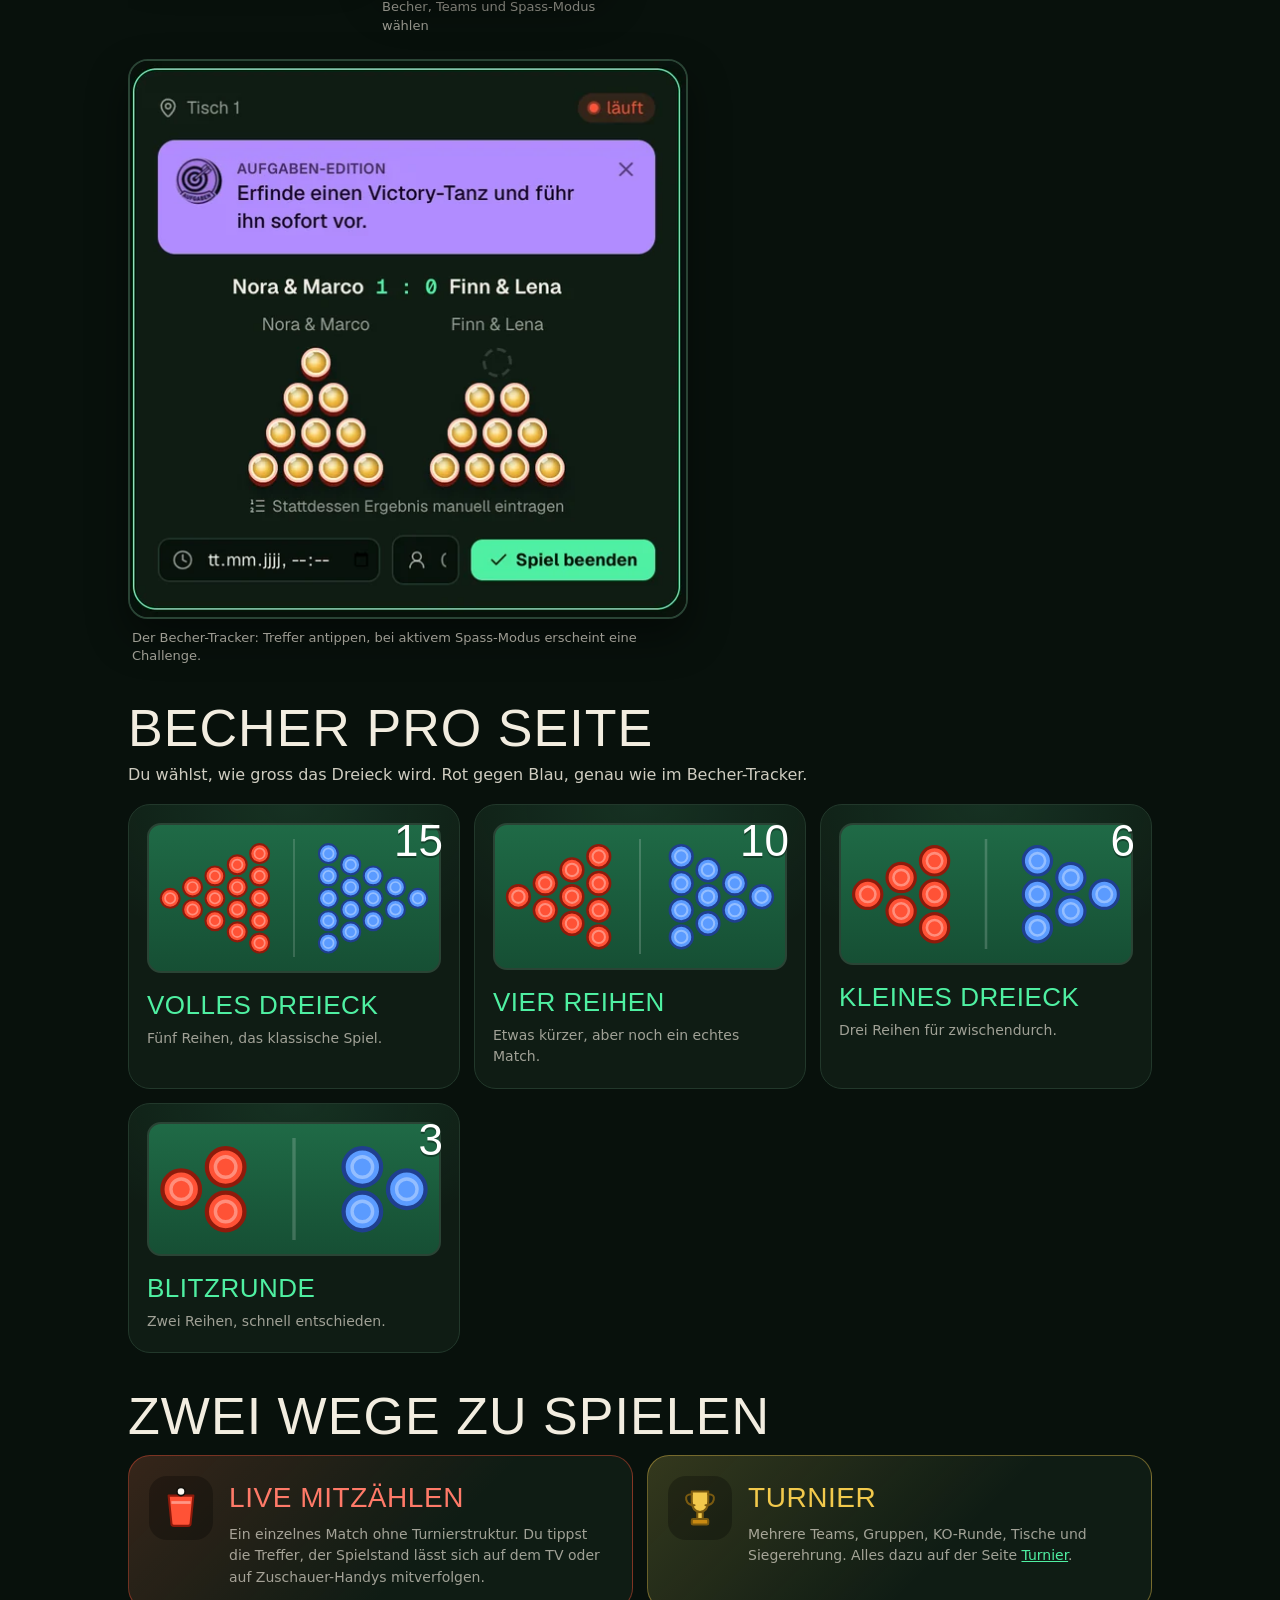
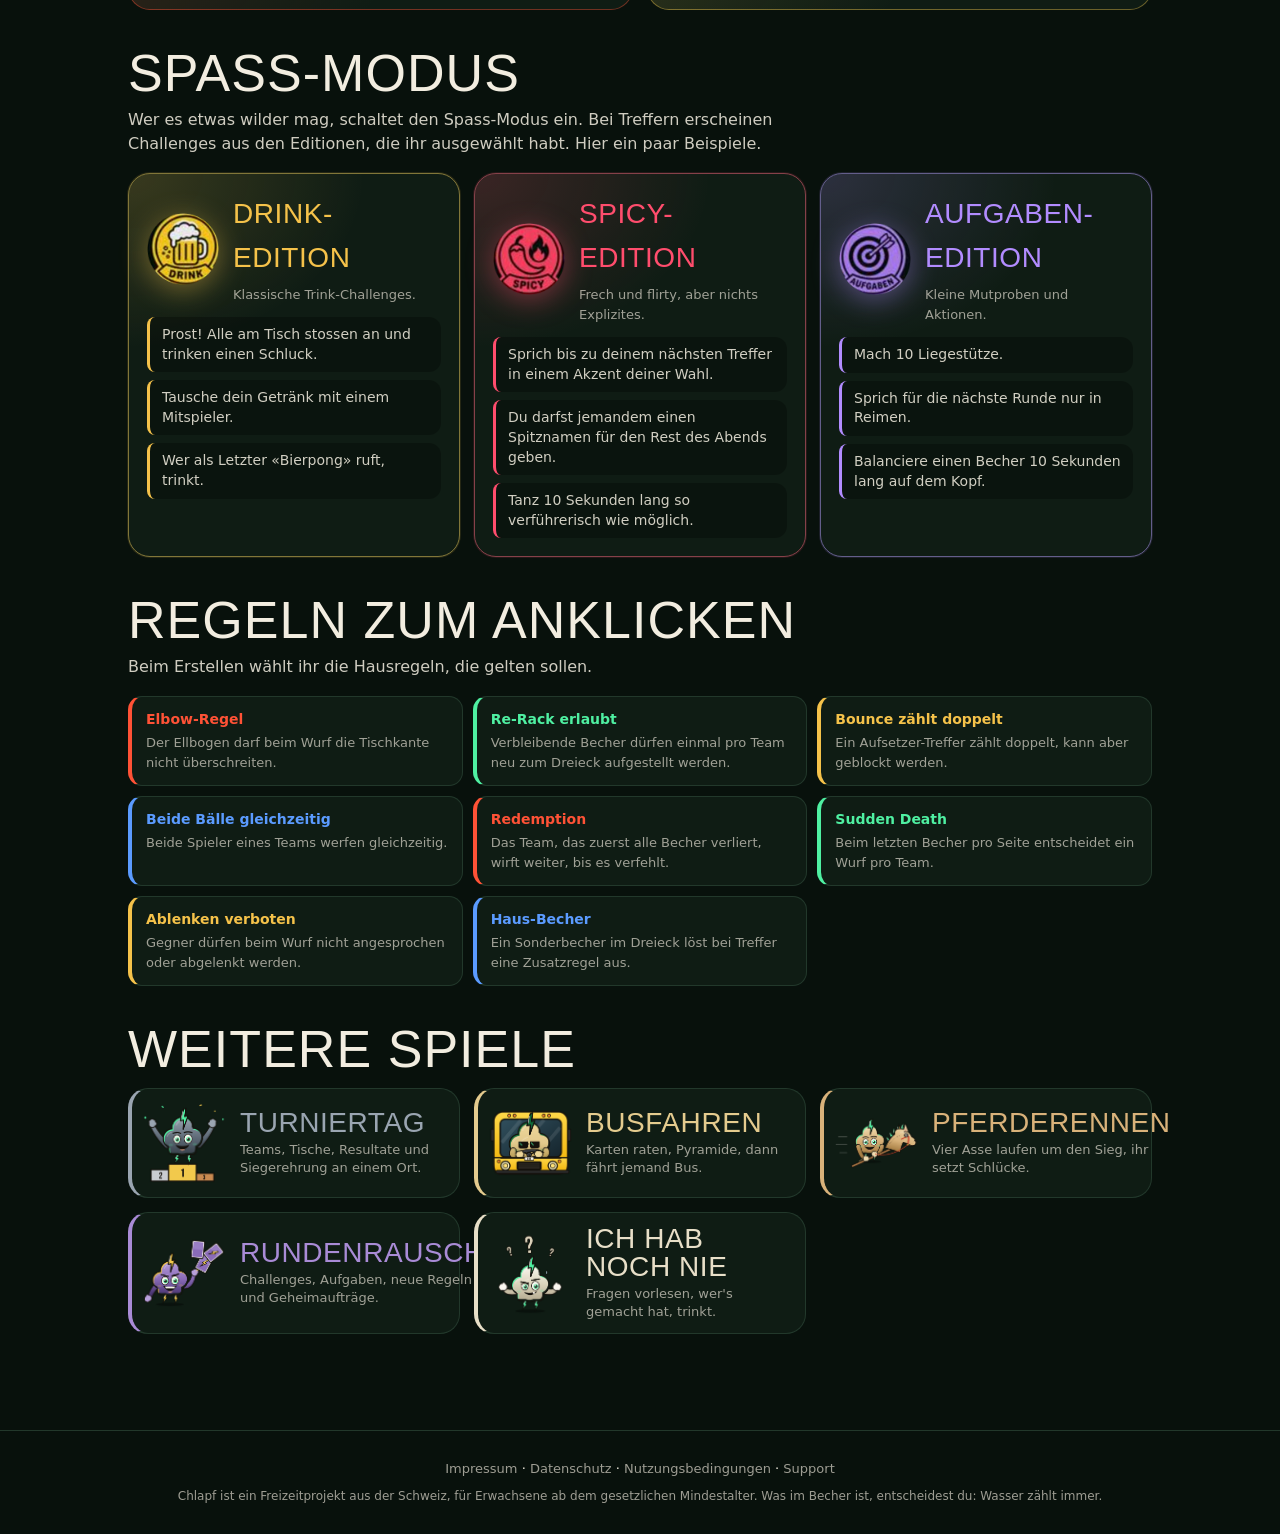
==== commit d690ce84: "Website aktualisiert 2026-11-01" ====
--- a/bierpong.html
+++ b/bierpong.html
@@ -3,15 +3,16 @@
 <title>BIERPONG · Chlapf</title><meta name="description" content="Zwei Teams, ein Becherdreieck, ein Ball. Chlapf zählt mit und zeigt allen, wer vorne liegt.">
 <meta name="theme-color" content="#0f1c14"><link rel="icon" href="assets/icon-512.png"><link rel="apple-touch-icon" href="assets/icon-512.png">
 <link rel="stylesheet" href="fonts/fonts.css"><link rel="stylesheet" href="site.css"></head>
-<body class="mode" style="--mode:#9fc29c"><header class="top"><a class="brand" href="index.html"><img src="assets/donni-kopf.png" alt="" width="36" height="44">CHLAPF</a>
+<body class="mode" style="--mode:#4ff0a2"><header class="top"><a class="brand" href="index.html"><img src="assets/donni-kopf.png" alt="" width="36" height="44">CHLAPF</a>
 <nav><a href="spiele.html">Spiele</a><a href="support.html">Support</a><a href="datenschutz.html">Datenschutz</a></nav></header>
 <main class="wide"><section class="mode-hero"><div><p class="kicker">Bierpong · Der Klassiker</p><h1>BIER<span class="accent">PONG</span></h1><p class="lead">Zwei Teams, ein Becherdreieck, ein Ball. Chlapf zählt mit und zeigt allen, wer vorne liegt.</p><p class="back"><a href="spiele.html">&larr; Alle Spiele</a></p></div>
 <img class="hero-donni" src="assets/donni-bierpong.png" alt="Donni, das Chlapf-Maskottchen, zum Spiel BIERPONG" width="370" height="374"></section>
 <section class="mode-sec"><h2>So läuft's</h2><ol class="steps"><li>Beide Teams stellen ihre Becher als Dreieck auf, am anderen Tischende.</li><li>Reihum wird geworfen. Trifft der Ball einen Becher, kommt dieser aus dem Dreieck. Klassisch wird er getrunken, mit Wasser oder Saft geht es genauso gut.</li><li>Wer zuerst alle Becher der Gegner getroffen hat, gewinnt. In der App tippst du jeden Treffer an, der Becher-Tracker zeigt live, welche Becher noch stehen.</li></ol></section>
 <section class="mode-sec"><h2>So sieht's aus</h2><p class="sec-intro">Die App läuft im Browser und als Handy-App. Hier ein einzelnes Spiel mit Becher-Tracker und die Auswahl beim Start.</p><div class="shots-row"><figure class="phone-shot"><div class="phone-frame"><img src="app/bierpong-1-start.webp" alt="Start: Turnier oder live mitzählen" loading="lazy" width="360"></div><figcaption>Start: Turnier oder live mitzählen</figcaption></figure><figure class="phone-shot"><div class="phone-frame"><img src="app/bierpong-2-live.webp" alt="Becher, Teams und Spass-Modus wählen" loading="lazy" width="360"></div><figcaption>Becher, Teams und Spass-Modus wählen</figcaption></figure></div><figure class="wide-shot"><img src="app/bierpong-becher.webp" alt="Der Becher-Tracker: Treffer antippen, bei aktivem Spass-Modus erscheint eine Challenge." loading="lazy"><figcaption>Der Becher-Tracker: Treffer antippen, bei aktivem Spass-Modus erscheint eine Challenge.</figcaption></figure></section>
-<section class="mode-sec"><h2>Zwei Wege zu spielen</h2><div class="cards"><article><h3>Live mitzählen</h3><p>Ein einzelnes Match ohne Turnierstruktur. Du wählst 15, 10, 6 oder 3 Becher pro Seite und tippst die Treffer. Der Spielstand lässt sich auf dem TV oder auf Zuschauer-Handys mitverfolgen.</p></article><article><h3>Turnier</h3><p>Mehrere Teams, Gruppen, KO-Runde, Tische und Siegerehrung. Alles dazu auf der Seite <a href="turnier.html">Turnier</a>.</p></article></div></section>
-<section class="mode-sec"><h2>Spass-Modus</h2><p class="sec-intro">Wer es etwas wilder mag, schaltet den Spass-Modus ein. Bei Treffern erscheinen Challenges aus den Editionen, die ihr ausgewählt habt.</p><div class="cards"><article><h3>Drink-Edition</h3><p>Klassische Trink-Challenges.</p></article><article><h3>Spicy-Edition</h3><p>Frech und flirty, aber nichts Explizites.</p></article><article><h3>Aufgaben-Edition</h3><p>Kleine Mutproben und Aktionen.</p></article></div></section>
-<section class="mode-sec"><h2>Regeln zum Anklicken</h2><p class="sec-intro">Beim Erstellen wählt ihr die Hausregeln, die gelten sollen.</p><div class="chips"><div class="chip"><b>Elbow-Regel</b><span>Der Ellbogen darf beim Wurf die Tischkante nicht überschreiten.</span></div><div class="chip"><b>Re-Rack erlaubt</b><span>Verbleibende Becher dürfen einmal pro Team neu zum Dreieck aufgestellt werden.</span></div><div class="chip"><b>Bounce zählt doppelt</b><span>Ein Aufsetzer-Treffer zählt doppelt, kann aber geblockt werden.</span></div><div class="chip"><b>Beide Bälle gleichzeitig</b><span>Beide Spieler eines Teams werfen gleichzeitig.</span></div><div class="chip"><b>Redemption</b><span>Das Team, das zuerst alle Becher verliert, wirft weiter, bis es verfehlt.</span></div><div class="chip"><b>Sudden Death</b><span>Beim letzten Becher pro Seite entscheidet ein Wurf pro Team.</span></div><div class="chip"><b>Ablenken verboten</b><span>Gegner dürfen beim Wurf nicht angesprochen oder abgelenkt werden.</span></div><div class="chip"><b>Haus-Becher</b><span>Ein Sonderbecher im Dreieck löst bei Treffer eine Zusatzregel aus.</span></div></div></section>
+<section class="mode-sec"><h2>Becher pro Seite</h2><p class="sec-intro">Du wählst, wie gross das Dreieck wird. Rot gegen Blau, genau wie im Becher-Tracker.</p><div class="cups-grid"><article class="cup-card"><div class="cup-art"><svg viewBox="0 0 314 138" role="img" aria-label="15 Becher pro Seite"><rect x="156" y="0" width="2" height="138" fill="#fff" opacity=".18" stroke-dasharray="4 5"/><g transform="translate(0 4)"><circle cx="13" cy="65" r="11" fill="#ff5236" stroke="#8e1a0b" stroke-width="2.5"/><circle cx="13" cy="65" r="6" fill="none" stroke="#fff" stroke-opacity=".35" stroke-width="2"/><circle cx="39" cy="52" r="11" fill="#ff5236" stroke="#8e1a0b" stroke-width="2.5"/><circle cx="39" cy="52" r="6" fill="none" stroke="#fff" stroke-opacity=".35" stroke-width="2"/><circle cx="39" cy="78" r="11" fill="#ff5236" stroke="#8e1a0b" stroke-width="2.5"/><circle cx="39" cy="78" r="6" fill="none" stroke="#fff" stroke-opacity=".35" stroke-width="2"/><circle cx="65" cy="39" r="11" fill="#ff5236" stroke="#8e1a0b" stroke-width="2.5"/><circle cx="65" cy="39" r="6" fill="none" stroke="#fff" stroke-opacity=".35" stroke-width="2"/><circle cx="65" cy="65" r="11" fill="#ff5236" stroke="#8e1a0b" stroke-width="2.5"/><circle cx="65" cy="65" r="6" fill="none" stroke="#fff" stroke-opacity=".35" stroke-width="2"/><circle cx="65" cy="91" r="11" fill="#ff5236" stroke="#8e1a0b" stroke-width="2.5"/><circle cx="65" cy="91" r="6" fill="none" stroke="#fff" stroke-opacity=".35" stroke-width="2"/><circle cx="91" cy="26" r="11" fill="#ff5236" stroke="#8e1a0b" stroke-width="2.5"/><circle cx="91" cy="26" r="6" fill="none" stroke="#fff" stroke-opacity=".35" stroke-width="2"/><circle cx="91" cy="52" r="11" fill="#ff5236" stroke="#8e1a0b" stroke-width="2.5"/><circle cx="91" cy="52" r="6" fill="none" stroke="#fff" stroke-opacity=".35" stroke-width="2"/><circle cx="91" cy="78" r="11" fill="#ff5236" stroke="#8e1a0b" stroke-width="2.5"/><circle cx="91" cy="78" r="6" fill="none" stroke="#fff" stroke-opacity=".35" stroke-width="2"/><circle cx="91" cy="104" r="11" fill="#ff5236" stroke="#8e1a0b" stroke-width="2.5"/><circle cx="91" cy="104" r="6" fill="none" stroke="#fff" stroke-opacity=".35" stroke-width="2"/><circle cx="117" cy="13" r="11" fill="#ff5236" stroke="#8e1a0b" stroke-width="2.5"/><circle cx="117" cy="13" r="6" fill="none" stroke="#fff" stroke-opacity=".35" stroke-width="2"/><circle cx="117" cy="39" r="11" fill="#ff5236" stroke="#8e1a0b" stroke-width="2.5"/><circle cx="117" cy="39" r="6" fill="none" stroke="#fff" stroke-opacity=".35" stroke-width="2"/><circle cx="117" cy="65" r="11" fill="#ff5236" stroke="#8e1a0b" stroke-width="2.5"/><circle cx="117" cy="65" r="6" fill="none" stroke="#fff" stroke-opacity=".35" stroke-width="2"/><circle cx="117" cy="91" r="11" fill="#ff5236" stroke="#8e1a0b" stroke-width="2.5"/><circle cx="117" cy="91" r="6" fill="none" stroke="#fff" stroke-opacity=".35" stroke-width="2"/><circle cx="117" cy="117" r="11" fill="#ff5236" stroke="#8e1a0b" stroke-width="2.5"/><circle cx="117" cy="117" r="6" fill="none" stroke="#fff" stroke-opacity=".35" stroke-width="2"/></g><g transform="translate(180 4)"><circle cx="121" cy="65" r="11" fill="#5b9bff" stroke="#1f3f8f" stroke-width="2.5"/><circle cx="121" cy="65" r="6" fill="none" stroke="#fff" stroke-opacity=".35" stroke-width="2"/><circle cx="95" cy="52" r="11" fill="#5b9bff" stroke="#1f3f8f" stroke-width="2.5"/><circle cx="95" cy="52" r="6" fill="none" stroke="#fff" stroke-opacity=".35" stroke-width="2"/><circle cx="95" cy="78" r="11" fill="#5b9bff" stroke="#1f3f8f" stroke-width="2.5"/><circle cx="95" cy="78" r="6" fill="none" stroke="#fff" stroke-opacity=".35" stroke-width="2"/><circle cx="69" cy="39" r="11" fill="#5b9bff" stroke="#1f3f8f" stroke-width="2.5"/><circle cx="69" cy="39" r="6" fill="none" stroke="#fff" stroke-opacity=".35" stroke-width="2"/><circle cx="69" cy="65" r="11" fill="#5b9bff" stroke="#1f3f8f" stroke-width="2.5"/><circle cx="69" cy="65" r="6" fill="none" stroke="#fff" stroke-opacity=".35" stroke-width="2"/><circle cx="69" cy="91" r="11" fill="#5b9bff" stroke="#1f3f8f" stroke-width="2.5"/><circle cx="69" cy="91" r="6" fill="none" stroke="#fff" stroke-opacity=".35" stroke-width="2"/><circle cx="43" cy="26" r="11" fill="#5b9bff" stroke="#1f3f8f" stroke-width="2.5"/><circle cx="43" cy="26" r="6" fill="none" stroke="#fff" stroke-opacity=".35" stroke-width="2"/><circle cx="43" cy="52" r="11" fill="#5b9bff" stroke="#1f3f8f" stroke-width="2.5"/><circle cx="43" cy="52" r="6" fill="none" stroke="#fff" stroke-opacity=".35" stroke-width="2"/><circle cx="43" cy="78" r="11" fill="#5b9bff" stroke="#1f3f8f" stroke-width="2.5"/><circle cx="43" cy="78" r="6" fill="none" stroke="#fff" stroke-opacity=".35" stroke-width="2"/><circle cx="43" cy="104" r="11" fill="#5b9bff" stroke="#1f3f8f" stroke-width="2.5"/><circle cx="43" cy="104" r="6" fill="none" stroke="#fff" stroke-opacity=".35" stroke-width="2"/><circle cx="17" cy="13" r="11" fill="#5b9bff" stroke="#1f3f8f" stroke-width="2.5"/><circle cx="17" cy="13" r="6" fill="none" stroke="#fff" stroke-opacity=".35" stroke-width="2"/><circle cx="17" cy="39" r="11" fill="#5b9bff" stroke="#1f3f8f" stroke-width="2.5"/><circle cx="17" cy="39" r="6" fill="none" stroke="#fff" stroke-opacity=".35" stroke-width="2"/><circle cx="17" cy="65" r="11" fill="#5b9bff" stroke="#1f3f8f" stroke-width="2.5"/><circle cx="17" cy="65" r="6" fill="none" stroke="#fff" stroke-opacity=".35" stroke-width="2"/><circle cx="17" cy="91" r="11" fill="#5b9bff" stroke="#1f3f8f" stroke-width="2.5"/><circle cx="17" cy="91" r="6" fill="none" stroke="#fff" stroke-opacity=".35" stroke-width="2"/><circle cx="17" cy="117" r="11" fill="#5b9bff" stroke="#1f3f8f" stroke-width="2.5"/><circle cx="17" cy="117" r="6" fill="none" stroke="#fff" stroke-opacity=".35" stroke-width="2"/></g></svg></div><div class="cup-n">15</div><h3>Volles Dreieck</h3><p>Fünf Reihen, das klassische Spiel.</p></article><article class="cup-card"><div class="cup-art"><svg viewBox="0 0 262 112" role="img" aria-label="10 Becher pro Seite"><rect x="130" y="0" width="2" height="112" fill="#fff" opacity=".18" stroke-dasharray="4 5"/><g transform="translate(0 4)"><circle cx="13" cy="52" r="11" fill="#ff5236" stroke="#8e1a0b" stroke-width="2.5"/><circle cx="13" cy="52" r="6" fill="none" stroke="#fff" stroke-opacity=".35" stroke-width="2"/><circle cx="39" cy="39" r="11" fill="#ff5236" stroke="#8e1a0b" stroke-width="2.5"/><circle cx="39" cy="39" r="6" fill="none" stroke="#fff" stroke-opacity=".35" stroke-width="2"/><circle cx="39" cy="65" r="11" fill="#ff5236" stroke="#8e1a0b" stroke-width="2.5"/><circle cx="39" cy="65" r="6" fill="none" stroke="#fff" stroke-opacity=".35" stroke-width="2"/><circle cx="65" cy="26" r="11" fill="#ff5236" stroke="#8e1a0b" stroke-width="2.5"/><circle cx="65" cy="26" r="6" fill="none" stroke="#fff" stroke-opacity=".35" stroke-width="2"/><circle cx="65" cy="52" r="11" fill="#ff5236" stroke="#8e1a0b" stroke-width="2.5"/><circle cx="65" cy="52" r="6" fill="none" stroke="#fff" stroke-opacity=".35" stroke-width="2"/><circle cx="65" cy="78" r="11" fill="#ff5236" stroke="#8e1a0b" stroke-width="2.5"/><circle cx="65" cy="78" r="6" fill="none" stroke="#fff" stroke-opacity=".35" stroke-width="2"/><circle cx="91" cy="13" r="11" fill="#ff5236" stroke="#8e1a0b" stroke-width="2.5"/><circle cx="91" cy="13" r="6" fill="none" stroke="#fff" stroke-opacity=".35" stroke-width="2"/><circle cx="91" cy="39" r="11" fill="#ff5236" stroke="#8e1a0b" stroke-width="2.5"/><circle cx="91" cy="39" r="6" fill="none" stroke="#fff" stroke-opacity=".35" stroke-width="2"/><circle cx="91" cy="65" r="11" fill="#ff5236" stroke="#8e1a0b" stroke-width="2.5"/><circle cx="91" cy="65" r="6" fill="none" stroke="#fff" stroke-opacity=".35" stroke-width="2"/><circle cx="91" cy="91" r="11" fill="#ff5236" stroke="#8e1a0b" stroke-width="2.5"/><circle cx="91" cy="91" r="6" fill="none" stroke="#fff" stroke-opacity=".35" stroke-width="2"/></g><g transform="translate(154 4)"><circle cx="95" cy="52" r="11" fill="#5b9bff" stroke="#1f3f8f" stroke-width="2.5"/><circle cx="95" cy="52" r="6" fill="none" stroke="#fff" stroke-opacity=".35" stroke-width="2"/><circle cx="69" cy="39" r="11" fill="#5b9bff" stroke="#1f3f8f" stroke-width="2.5"/><circle cx="69" cy="39" r="6" fill="none" stroke="#fff" stroke-opacity=".35" stroke-width="2"/><circle cx="69" cy="65" r="11" fill="#5b9bff" stroke="#1f3f8f" stroke-width="2.5"/><circle cx="69" cy="65" r="6" fill="none" stroke="#fff" stroke-opacity=".35" stroke-width="2"/><circle cx="43" cy="26" r="11" fill="#5b9bff" stroke="#1f3f8f" stroke-width="2.5"/><circle cx="43" cy="26" r="6" fill="none" stroke="#fff" stroke-opacity=".35" stroke-width="2"/><circle cx="43" cy="52" r="11" fill="#5b9bff" stroke="#1f3f8f" stroke-width="2.5"/><circle cx="43" cy="52" r="6" fill="none" stroke="#fff" stroke-opacity=".35" stroke-width="2"/><circle cx="43" cy="78" r="11" fill="#5b9bff" stroke="#1f3f8f" stroke-width="2.5"/><circle cx="43" cy="78" r="6" fill="none" stroke="#fff" stroke-opacity=".35" stroke-width="2"/><circle cx="17" cy="13" r="11" fill="#5b9bff" stroke="#1f3f8f" stroke-width="2.5"/><circle cx="17" cy="13" r="6" fill="none" stroke="#fff" stroke-opacity=".35" stroke-width="2"/><circle cx="17" cy="39" r="11" fill="#5b9bff" stroke="#1f3f8f" stroke-width="2.5"/><circle cx="17" cy="39" r="6" fill="none" stroke="#fff" stroke-opacity=".35" stroke-width="2"/><circle cx="17" cy="65" r="11" fill="#5b9bff" stroke="#1f3f8f" stroke-width="2.5"/><circle cx="17" cy="65" r="6" fill="none" stroke="#fff" stroke-opacity=".35" stroke-width="2"/><circle cx="17" cy="91" r="11" fill="#5b9bff" stroke="#1f3f8f" stroke-width="2.5"/><circle cx="17" cy="91" r="6" fill="none" stroke="#fff" stroke-opacity=".35" stroke-width="2"/></g></svg></div><div class="cup-n">10</div><h3>Vier Reihen</h3><p>Etwas kürzer, aber noch ein echtes Match.</p></article><article class="cup-card"><div class="cup-art"><svg viewBox="0 0 210 86" role="img" aria-label="6 Becher pro Seite"><rect x="104" y="0" width="2" height="86" fill="#fff" opacity=".18" stroke-dasharray="4 5"/><g transform="translate(0 4)"><circle cx="13" cy="39" r="11" fill="#ff5236" stroke="#8e1a0b" stroke-width="2.5"/><circle cx="13" cy="39" r="6" fill="none" stroke="#fff" stroke-opacity=".35" stroke-width="2"/><circle cx="39" cy="26" r="11" fill="#ff5236" stroke="#8e1a0b" stroke-width="2.5"/><circle cx="39" cy="26" r="6" fill="none" stroke="#fff" stroke-opacity=".35" stroke-width="2"/><circle cx="39" cy="52" r="11" fill="#ff5236" stroke="#8e1a0b" stroke-width="2.5"/><circle cx="39" cy="52" r="6" fill="none" stroke="#fff" stroke-opacity=".35" stroke-width="2"/><circle cx="65" cy="13" r="11" fill="#ff5236" stroke="#8e1a0b" stroke-width="2.5"/><circle cx="65" cy="13" r="6" fill="none" stroke="#fff" stroke-opacity=".35" stroke-width="2"/><circle cx="65" cy="39" r="11" fill="#ff5236" stroke="#8e1a0b" stroke-width="2.5"/><circle cx="65" cy="39" r="6" fill="none" stroke="#fff" stroke-opacity=".35" stroke-width="2"/><circle cx="65" cy="65" r="11" fill="#ff5236" stroke="#8e1a0b" stroke-width="2.5"/><circle cx="65" cy="65" r="6" fill="none" stroke="#fff" stroke-opacity=".35" stroke-width="2"/></g><g transform="translate(128 4)"><circle cx="69" cy="39" r="11" fill="#5b9bff" stroke="#1f3f8f" stroke-width="2.5"/><circle cx="69" cy="39" r="6" fill="none" stroke="#fff" stroke-opacity=".35" stroke-width="2"/><circle cx="43" cy="26" r="11" fill="#5b9bff" stroke="#1f3f8f" stroke-width="2.5"/><circle cx="43" cy="26" r="6" fill="none" stroke="#fff" stroke-opacity=".35" stroke-width="2"/><circle cx="43" cy="52" r="11" fill="#5b9bff" stroke="#1f3f8f" stroke-width="2.5"/><circle cx="43" cy="52" r="6" fill="none" stroke="#fff" stroke-opacity=".35" stroke-width="2"/><circle cx="17" cy="13" r="11" fill="#5b9bff" stroke="#1f3f8f" stroke-width="2.5"/><circle cx="17" cy="13" r="6" fill="none" stroke="#fff" stroke-opacity=".35" stroke-width="2"/><circle cx="17" cy="39" r="11" fill="#5b9bff" stroke="#1f3f8f" stroke-width="2.5"/><circle cx="17" cy="39" r="6" fill="none" stroke="#fff" stroke-opacity=".35" stroke-width="2"/><circle cx="17" cy="65" r="11" fill="#5b9bff" stroke="#1f3f8f" stroke-width="2.5"/><circle cx="17" cy="65" r="6" fill="none" stroke="#fff" stroke-opacity=".35" stroke-width="2"/></g></svg></div><div class="cup-n">6</div><h3>Kleines Dreieck</h3><p>Drei Reihen für zwischendurch.</p></article><article class="cup-card"><div class="cup-art"><svg viewBox="0 0 158 60" role="img" aria-label="3 Becher pro Seite"><rect x="78" y="0" width="2" height="60" fill="#fff" opacity=".18" stroke-dasharray="4 5"/><g transform="translate(0 4)"><circle cx="13" cy="26" r="11" fill="#ff5236" stroke="#8e1a0b" stroke-width="2.5"/><circle cx="13" cy="26" r="6" fill="none" stroke="#fff" stroke-opacity=".35" stroke-width="2"/><circle cx="39" cy="13" r="11" fill="#ff5236" stroke="#8e1a0b" stroke-width="2.5"/><circle cx="39" cy="13" r="6" fill="none" stroke="#fff" stroke-opacity=".35" stroke-width="2"/><circle cx="39" cy="39" r="11" fill="#ff5236" stroke="#8e1a0b" stroke-width="2.5"/><circle cx="39" cy="39" r="6" fill="none" stroke="#fff" stroke-opacity=".35" stroke-width="2"/></g><g transform="translate(102 4)"><circle cx="43" cy="26" r="11" fill="#5b9bff" stroke="#1f3f8f" stroke-width="2.5"/><circle cx="43" cy="26" r="6" fill="none" stroke="#fff" stroke-opacity=".35" stroke-width="2"/><circle cx="17" cy="13" r="11" fill="#5b9bff" stroke="#1f3f8f" stroke-width="2.5"/><circle cx="17" cy="13" r="6" fill="none" stroke="#fff" stroke-opacity=".35" stroke-width="2"/><circle cx="17" cy="39" r="11" fill="#5b9bff" stroke="#1f3f8f" stroke-width="2.5"/><circle cx="17" cy="39" r="6" fill="none" stroke="#fff" stroke-opacity=".35" stroke-width="2"/></g></svg></div><div class="cup-n">3</div><h3>Blitzrunde</h3><p>Zwei Reihen, schnell entschieden.</p></article></div></section>
+<section class="mode-sec"><h2>Zwei Wege zu spielen</h2><div class="duo"><article class="duo-card duo-live"><div class="duo-icon"><svg viewBox="0 0 64 64" aria-hidden="true"><path d="M14 14h36l-4 40a4 4 0 0 1-4 4H22a4 4 0 0 1-4-4z" fill="#ff5236" stroke="#8e1a0b" stroke-width="3" stroke-linejoin="round"/><path d="M18 24h28" stroke="#fff" stroke-opacity=".4" stroke-width="4"/><circle cx="32" cy="8" r="6" fill="#fbf8f1" stroke="#14110c" stroke-width="2.5"/></svg></div><div><h3>Live mitzählen</h3><p>Ein einzelnes Match ohne Turnierstruktur. Du tippst die Treffer, der Spielstand lässt sich auf dem TV oder auf Zuschauer-Handys mitverfolgen.</p></div></article><article class="duo-card duo-turnier"><div class="duo-icon"><svg viewBox="0 0 64 64" aria-hidden="true"><path d="M20 8h24v14q0 14-12 16-12-2-12-16z" fill="#f2c94c" stroke="#7a5a10" stroke-width="3" stroke-linejoin="round"/><path d="M20 12q-10 0-8 8t12 8M44 12q10 0 8 8t-12 8" fill="none" stroke="#7a5a10" stroke-width="3" stroke-linecap="round"/><rect x="28" y="38" width="8" height="10" fill="#f2c94c" stroke="#7a5a10" stroke-width="3"/><rect x="20" y="48" width="24" height="8" rx="2" fill="#c98a12" stroke="#7a5a10" stroke-width="3"/></svg></div><div><h3>Turnier</h3><p>Mehrere Teams, Gruppen, KO-Runde, Tische und Siegerehrung. Alles dazu auf der Seite <a href="turnier.html">Turnier</a>.</p></div></article></div></section>
+<section class="mode-sec"><h2>Spass-Modus</h2><p class="sec-intro">Wer es etwas wilder mag, schaltet den Spass-Modus ein. Bei Treffern erscheinen Challenges aus den Editionen, die ihr ausgewählt habt. Hier ein paar Beispiele.</p><div class="editions"><article class="edition" style="--c:#f5c24a"><div class="ed-head"><img src="assets/badge-drink.webp" alt="" width="88" height="88" loading="lazy"><div><h3>Drink-Edition</h3><p>Klassische Trink-Challenges.</p></div></div><ul><li>Prost! Alle am Tisch stossen an und trinken einen Schluck.</li><li>Tausche dein Getränk mit einem Mitspieler.</li><li>Wer als Letzter «Bierpong» ruft, trinkt.</li></ul></article><article class="edition" style="--c:#ff4d6d"><div class="ed-head"><img src="assets/badge-spicy.webp" alt="" width="88" height="88" loading="lazy"><div><h3>Spicy-Edition</h3><p>Frech und flirty, aber nichts Explizites.</p></div></div><ul><li>Sprich bis zu deinem nächsten Treffer in einem Akzent deiner Wahl.</li><li>Du darfst jemandem einen Spitznamen für den Rest des Abends geben.</li><li>Tanz 10 Sekunden lang so verführerisch wie möglich.</li></ul></article><article class="edition" style="--c:#b28cff"><div class="ed-head"><img src="assets/badge-aufgaben.webp" alt="" width="88" height="88" loading="lazy"><div><h3>Aufgaben-Edition</h3><p>Kleine Mutproben und Aktionen.</p></div></div><ul><li>Mach 10 Liegestütze.</li><li>Sprich für die nächste Runde nur in Reimen.</li><li>Balanciere einen Becher 10 Sekunden lang auf dem Kopf.</li></ul></article></div></section>
+<section class="mode-sec"><h2>Regeln zum Anklicken</h2><p class="sec-intro">Beim Erstellen wählt ihr die Hausregeln, die gelten sollen.</p><div class="chips"><div class="chip" style="--c:#ff5236"><b>Elbow-Regel</b><span>Der Ellbogen darf beim Wurf die Tischkante nicht überschreiten.</span></div><div class="chip" style="--c:#4ff0a2"><b>Re-Rack erlaubt</b><span>Verbleibende Becher dürfen einmal pro Team neu zum Dreieck aufgestellt werden.</span></div><div class="chip" style="--c:#f5c24a"><b>Bounce zählt doppelt</b><span>Ein Aufsetzer-Treffer zählt doppelt, kann aber geblockt werden.</span></div><div class="chip" style="--c:#5b9bff"><b>Beide Bälle gleichzeitig</b><span>Beide Spieler eines Teams werfen gleichzeitig.</span></div><div class="chip" style="--c:#ff5236"><b>Redemption</b><span>Das Team, das zuerst alle Becher verliert, wirft weiter, bis es verfehlt.</span></div><div class="chip" style="--c:#4ff0a2"><b>Sudden Death</b><span>Beim letzten Becher pro Seite entscheidet ein Wurf pro Team.</span></div><div class="chip" style="--c:#f5c24a"><b>Ablenken verboten</b><span>Gegner dürfen beim Wurf nicht angesprochen oder abgelenkt werden.</span></div><div class="chip" style="--c:#5b9bff"><b>Haus-Becher</b><span>Ein Sonderbecher im Dreieck löst bei Treffer eine Zusatzregel aus.</span></div></div></section>
 <section class="mode-sec"><h2>Weitere Spiele</h2><div class="games-grid"><a class="game-card" style="--mode:#9aa5b1" href="turnier.html"><img src="assets/donni-turnier.png" alt="" width="96" height="97" loading="lazy"><div><h3>TURNIERTAG</h3><p>Teams, Tische, Resultate und Siegerehrung an einem Ort.</p></div></a><a class="game-card" style="--mode:#e4cb8e" href="busfahren.html"><img src="assets/donni-busfahren.png" alt="" width="96" height="97" loading="lazy"><div><h3>BUSFAHREN</h3><p>Karten raten, Pyramide, dann fährt jemand Bus.</p></div></a><a class="game-card" style="--mode:#d9b27a" href="pferderennen.html"><img src="assets/donni-pferderennen.png" alt="" width="96" height="97" loading="lazy"><div><h3>PFERDERENNEN</h3><p>Vier Asse laufen um den Sieg, ihr setzt Schlücke.</p></div></a><a class="game-card" style="--mode:#a98bd6" href="rundenrausch.html"><img src="assets/donni-rundenrausch.png" alt="" width="96" height="97" loading="lazy"><div><h3>RUNDENRAUSCH</h3><p>Challenges, Aufgaben, neue Regeln und Geheimaufträge.</p></div></a><a class="game-card" style="--mode:#e8dfc8" href="ich-hab-noch-nie.html"><img src="assets/donni-ich-hab-noch-nie.png" alt="" width="96" height="97" loading="lazy"><div><h3>ICH HAB NOCH NIE</h3><p>Fragen vorlesen, wer's gemacht hat, trinkt.</p></div></a></div></section></main>
 <footer><p><a href="impressum.html">Impressum</a> · <a href="datenschutz.html">Datenschutz</a> · <a href="nutzungsbedingungen.html">Nutzungsbedingungen</a> · <a href="support.html">Support</a></p>
 <p class="muted">Chlapf ist ein Freizeitprojekt aus der Schweiz, für Erwachsene ab dem gesetzlichen Mindestalter. Was im Becher ist, entscheidest du: Wasser zählt immer.</p></footer></body></html>
--- a/site.css
+++ b/site.css
@@ -72,3 +72,24 @@
 .wide-shot{margin:6px 0 0;max-width:560px}.wide-shot img{display:block;width:100%;height:auto;border-radius:20px;border:2px solid #2a4435;box-shadow:0 18px 40px rgba(0,0,0,.45)}
 @media(max-width:820px){.phone-shot{width:200px}.video-shot{width:215px}}
 @media(prefers-reduced-motion:reduce){.phone-frame video{animation:none}}
+
+/* Bierpong: farbige Abschnitte */
+.cups-grid{display:grid;grid-template-columns:repeat(auto-fit,minmax(250px,1fr));gap:14px}
+.cup-card{position:relative;background:var(--surface);border:1px solid var(--border);border-radius:22px;padding:18px 18px 20px;overflow:hidden;background-image:radial-gradient(120% 90% at 50% 0%,rgba(79,240,162,.10),transparent 60%)}
+.cup-art{background:linear-gradient(180deg,#1f6a46,#164f34);border-radius:14px;padding:14px 10px;border:2px solid #2a4435;margin-bottom:12px}
+.cup-art svg{display:block;width:100%;height:auto;max-height:150px}
+.cup-n{position:absolute;right:16px;top:14px;font-family:"Bebas Neue",Impact,sans-serif;font-size:44px;line-height:1;color:#fff;text-shadow:0 2px 0 rgba(0,0,0,.35)}
+.cup-card h3{font-family:"Bebas Neue",Impact,sans-serif;font-weight:400;font-size:26px;letter-spacing:.02em;color:var(--mode,var(--mint));margin-bottom:2px}.cup-card p{font-size:14px;color:var(--muted)}
+.duo{display:grid;grid-template-columns:repeat(auto-fit,minmax(300px,1fr));gap:14px}
+.duo-card{display:flex;gap:16px;align-items:flex-start;border-radius:22px;padding:20px;border:1px solid var(--border);background:var(--surface)}
+.duo-live{background-image:linear-gradient(135deg,rgba(255,82,54,.16),transparent 60%);border-color:rgba(255,82,54,.4)}
+.duo-turnier{background-image:linear-gradient(135deg,rgba(242,201,76,.16),transparent 60%);border-color:rgba(242,201,76,.4)}
+.duo-icon{flex:none;width:64px;height:64px;border-radius:18px;background:rgba(0,0,0,.28);display:flex;align-items:center;justify-content:center}.duo-icon svg{width:44px;height:44px}
+.duo-card h3{font-family:"Bebas Neue",Impact,sans-serif;font-weight:400;font-size:28px;letter-spacing:.02em;margin-bottom:4px}.duo-live h3{color:#ff7a68}.duo-turnier h3{color:#f2c94c}.duo-card p{font-size:14px;color:var(--muted)}
+.editions{display:grid;grid-template-columns:repeat(auto-fit,minmax(270px,1fr));gap:14px}
+.edition{background:var(--surface);border:1px solid color-mix(in srgb,var(--c) 45%,var(--border));border-radius:22px;padding:18px;background-image:radial-gradient(110% 70% at 0% 0%,color-mix(in srgb,var(--c) 18%,transparent),transparent 65%);box-shadow:0 0 0 1px color-mix(in srgb,var(--c) 12%,transparent)}
+.ed-head{display:flex;gap:14px;align-items:center;margin-bottom:12px}.ed-head img{width:72px;height:72px;flex:none;filter:drop-shadow(0 6px 14px color-mix(in srgb,var(--c) 40%,transparent))}
+.edition h3{font-family:"Bebas Neue",Impact,sans-serif;font-weight:400;font-size:28px;letter-spacing:.02em;color:var(--c)}.edition .ed-head p{font-size:13px;color:var(--muted)}
+.edition ul{list-style:none;display:grid;gap:8px}.edition li{font-size:14px;color:rgba(242,237,224,.86);background:rgba(0,0,0,.28);border-left:3px solid var(--c);border-radius:8px 12px 12px 8px;padding:8px 12px;line-height:1.4}
+.chip[style*="--c"]{border-left:4px solid var(--c)}.chip[style*="--c"] b{color:var(--c)}
+.cup-card h3,.duo-card h3,.edition h3{text-transform:uppercase}
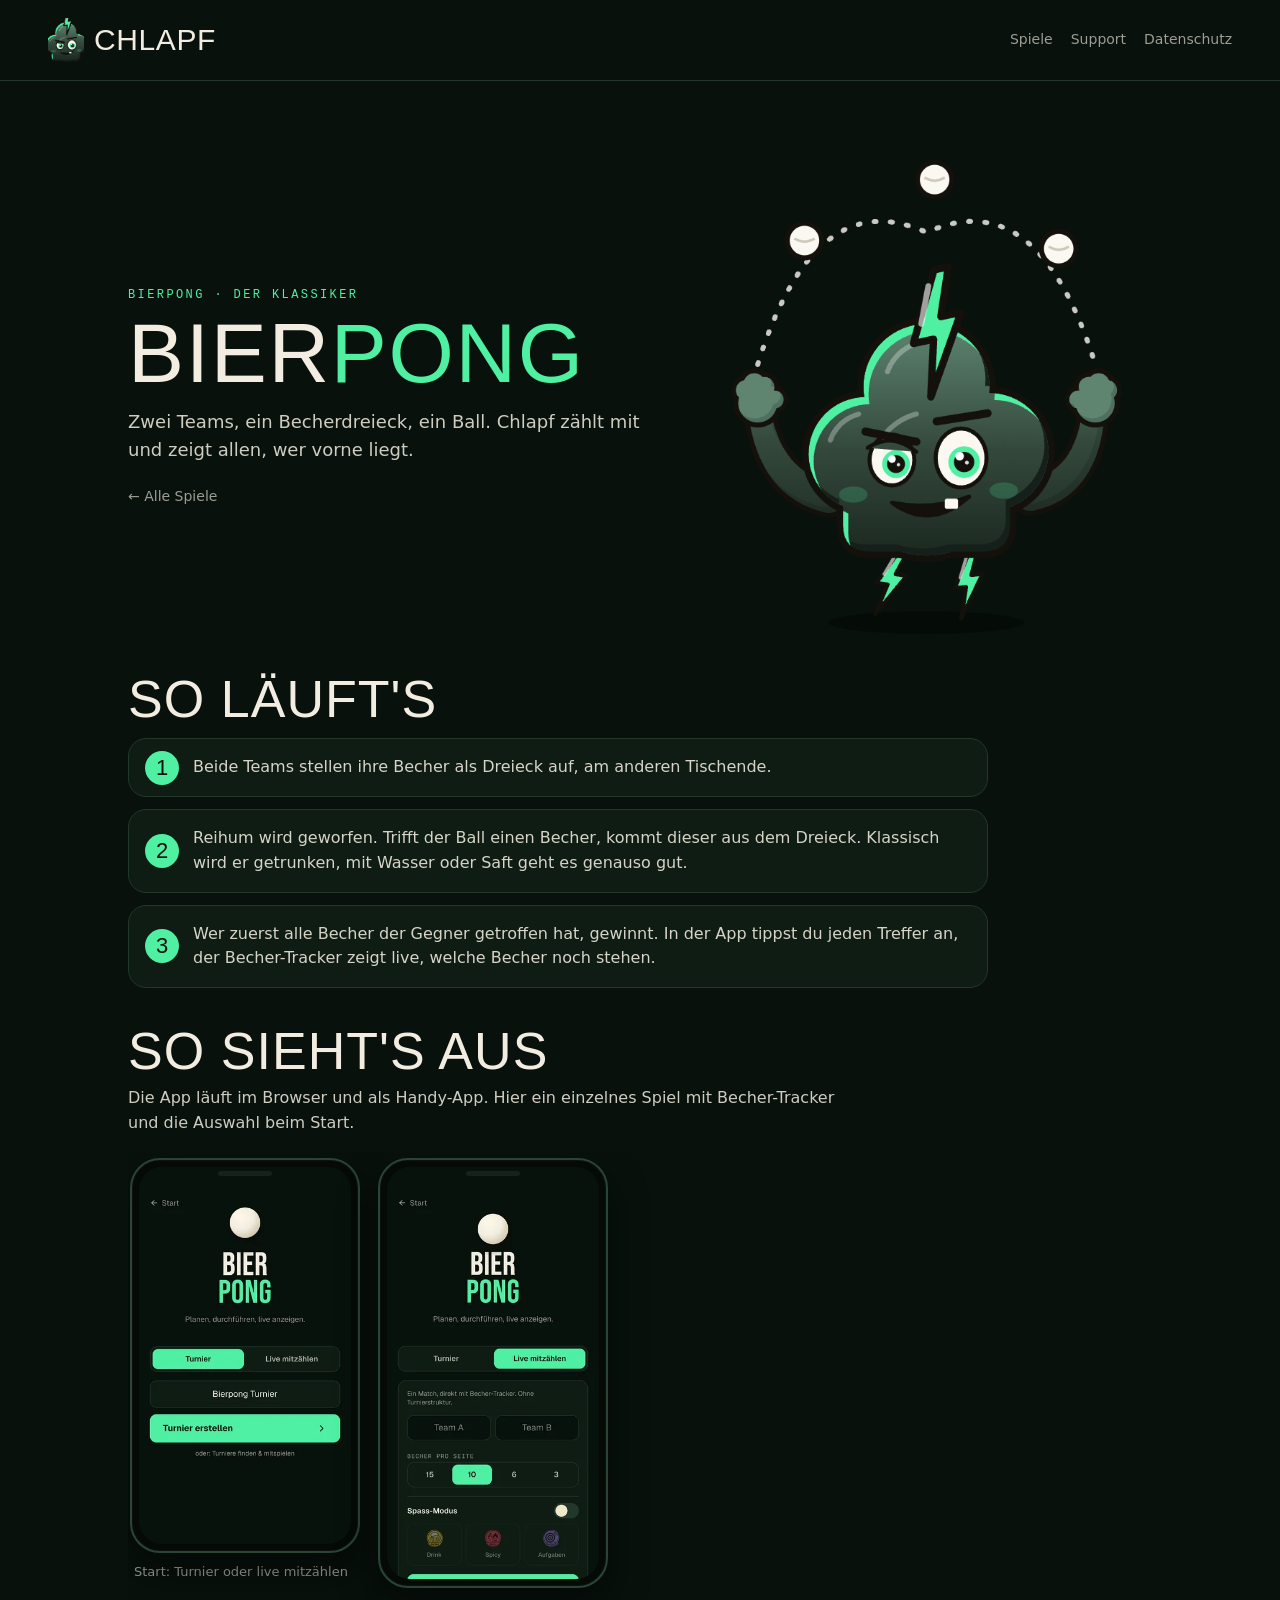
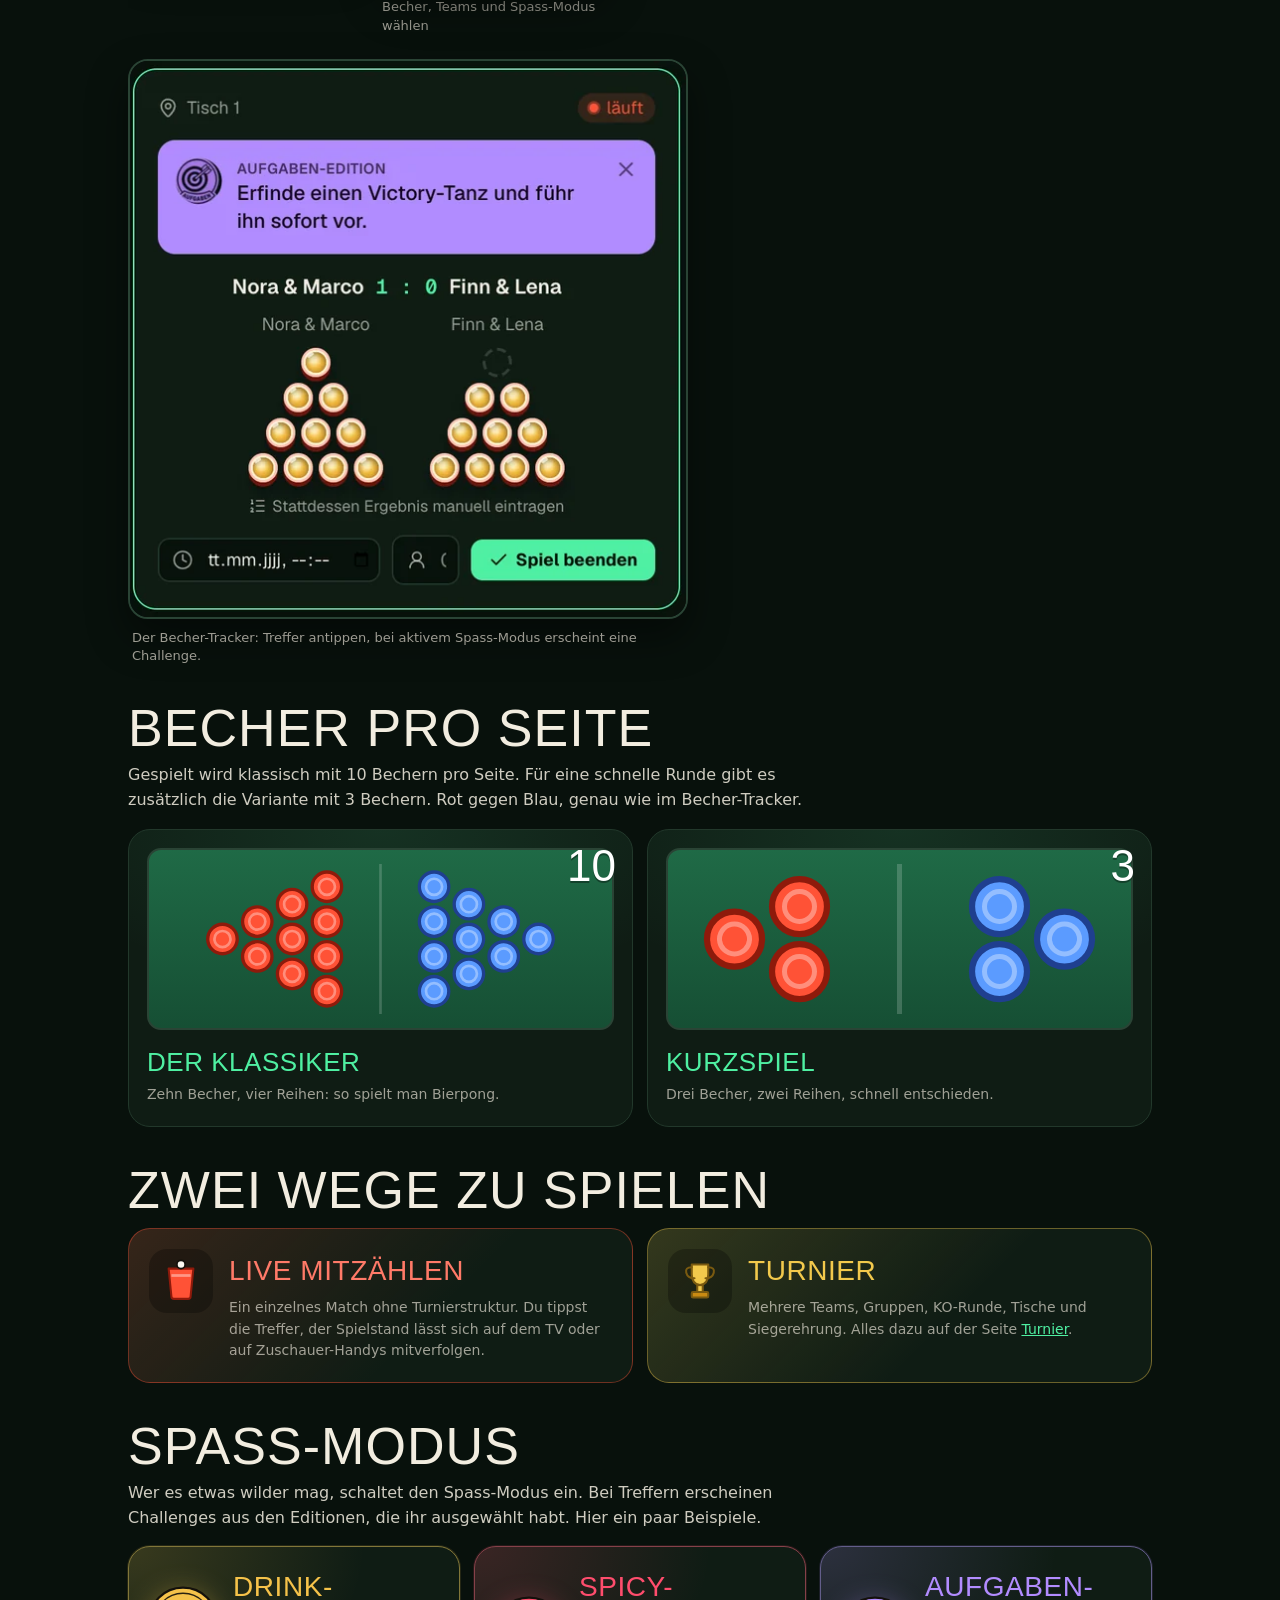
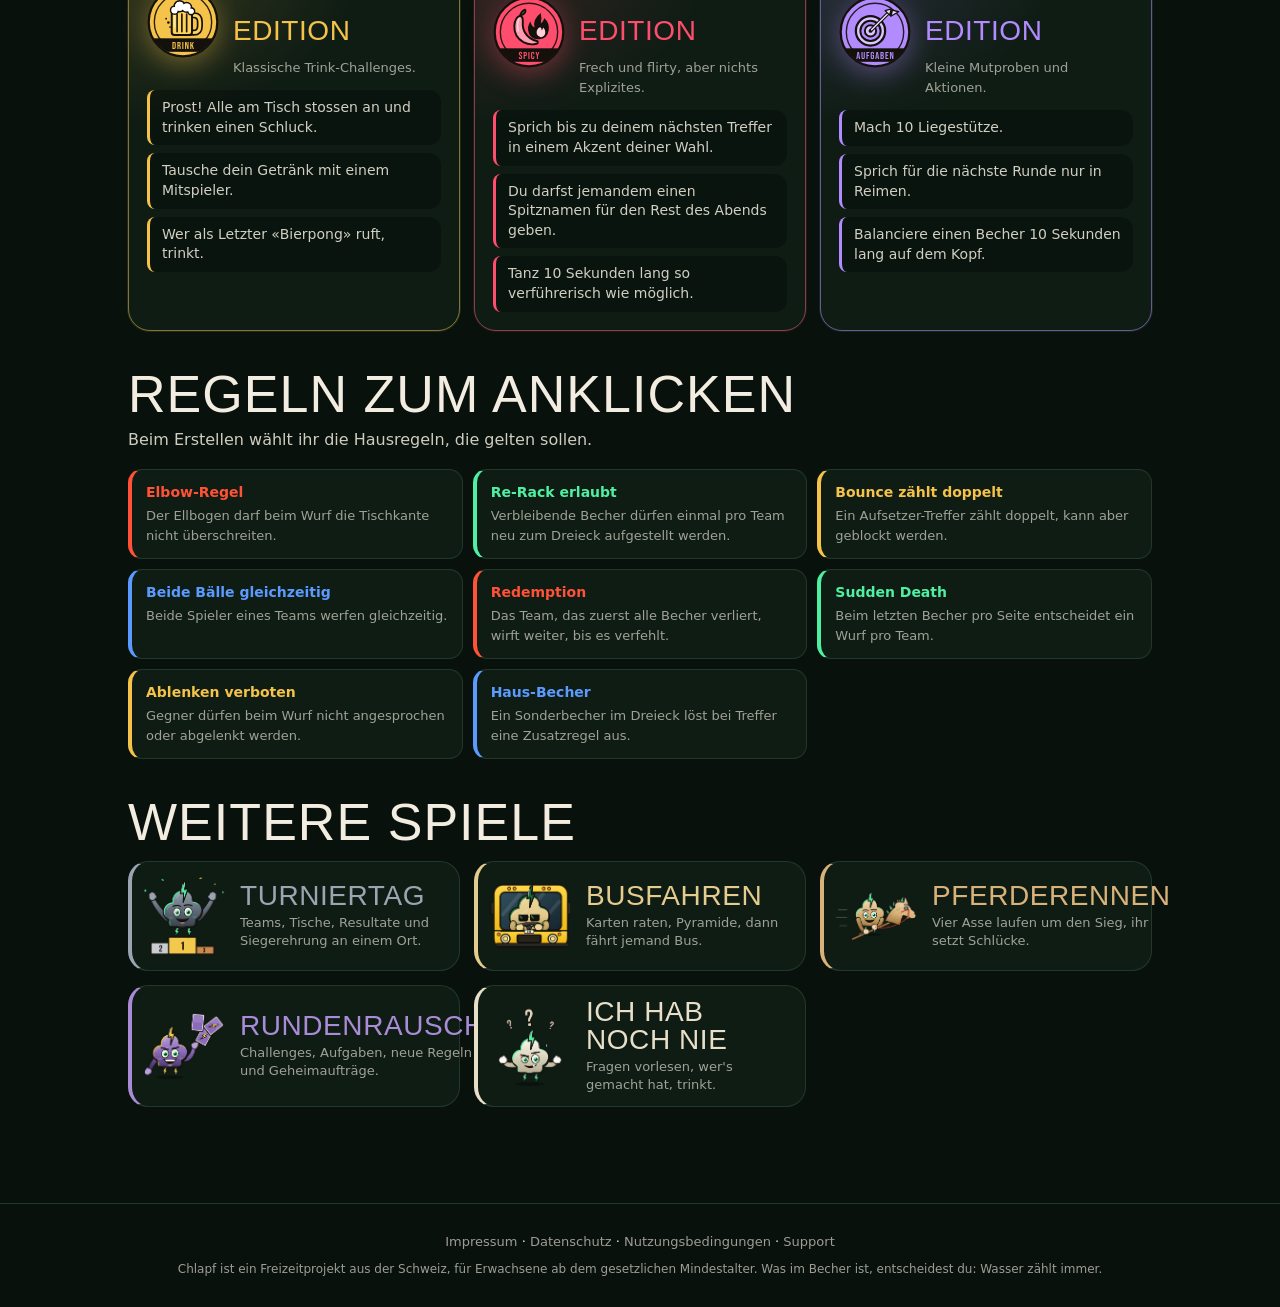
==== commit d5e76db8: "Website aktualisiert 2026-11-01" ====
--- a/bierpong.html
+++ b/bierpong.html
@@ -9,9 +9,9 @@
 <img class="hero-donni" src="assets/donni-bierpong.png" alt="Donni, das Chlapf-Maskottchen, zum Spiel BIERPONG" width="370" height="374"></section>
 <section class="mode-sec"><h2>So läuft's</h2><ol class="steps"><li>Beide Teams stellen ihre Becher als Dreieck auf, am anderen Tischende.</li><li>Reihum wird geworfen. Trifft der Ball einen Becher, kommt dieser aus dem Dreieck. Klassisch wird er getrunken, mit Wasser oder Saft geht es genauso gut.</li><li>Wer zuerst alle Becher der Gegner getroffen hat, gewinnt. In der App tippst du jeden Treffer an, der Becher-Tracker zeigt live, welche Becher noch stehen.</li></ol></section>
 <section class="mode-sec"><h2>So sieht's aus</h2><p class="sec-intro">Die App läuft im Browser und als Handy-App. Hier ein einzelnes Spiel mit Becher-Tracker und die Auswahl beim Start.</p><div class="shots-row"><figure class="phone-shot"><div class="phone-frame"><img src="app/bierpong-1-start.webp" alt="Start: Turnier oder live mitzählen" loading="lazy" width="360"></div><figcaption>Start: Turnier oder live mitzählen</figcaption></figure><figure class="phone-shot"><div class="phone-frame"><img src="app/bierpong-2-live.webp" alt="Becher, Teams und Spass-Modus wählen" loading="lazy" width="360"></div><figcaption>Becher, Teams und Spass-Modus wählen</figcaption></figure></div><figure class="wide-shot"><img src="app/bierpong-becher.webp" alt="Der Becher-Tracker: Treffer antippen, bei aktivem Spass-Modus erscheint eine Challenge." loading="lazy"><figcaption>Der Becher-Tracker: Treffer antippen, bei aktivem Spass-Modus erscheint eine Challenge.</figcaption></figure></section>
-<section class="mode-sec"><h2>Becher pro Seite</h2><p class="sec-intro">Du wählst, wie gross das Dreieck wird. Rot gegen Blau, genau wie im Becher-Tracker.</p><div class="cups-grid"><article class="cup-card"><div class="cup-art"><svg viewBox="0 0 314 138" role="img" aria-label="15 Becher pro Seite"><rect x="156" y="0" width="2" height="138" fill="#fff" opacity=".18" stroke-dasharray="4 5"/><g transform="translate(0 4)"><circle cx="13" cy="65" r="11" fill="#ff5236" stroke="#8e1a0b" stroke-width="2.5"/><circle cx="13" cy="65" r="6" fill="none" stroke="#fff" stroke-opacity=".35" stroke-width="2"/><circle cx="39" cy="52" r="11" fill="#ff5236" stroke="#8e1a0b" stroke-width="2.5"/><circle cx="39" cy="52" r="6" fill="none" stroke="#fff" stroke-opacity=".35" stroke-width="2"/><circle cx="39" cy="78" r="11" fill="#ff5236" stroke="#8e1a0b" stroke-width="2.5"/><circle cx="39" cy="78" r="6" fill="none" stroke="#fff" stroke-opacity=".35" stroke-width="2"/><circle cx="65" cy="39" r="11" fill="#ff5236" stroke="#8e1a0b" stroke-width="2.5"/><circle cx="65" cy="39" r="6" fill="none" stroke="#fff" stroke-opacity=".35" stroke-width="2"/><circle cx="65" cy="65" r="11" fill="#ff5236" stroke="#8e1a0b" stroke-width="2.5"/><circle cx="65" cy="65" r="6" fill="none" stroke="#fff" stroke-opacity=".35" stroke-width="2"/><circle cx="65" cy="91" r="11" fill="#ff5236" stroke="#8e1a0b" stroke-width="2.5"/><circle cx="65" cy="91" r="6" fill="none" stroke="#fff" stroke-opacity=".35" stroke-width="2"/><circle cx="91" cy="26" r="11" fill="#ff5236" stroke="#8e1a0b" stroke-width="2.5"/><circle cx="91" cy="26" r="6" fill="none" stroke="#fff" stroke-opacity=".35" stroke-width="2"/><circle cx="91" cy="52" r="11" fill="#ff5236" stroke="#8e1a0b" stroke-width="2.5"/><circle cx="91" cy="52" r="6" fill="none" stroke="#fff" stroke-opacity=".35" stroke-width="2"/><circle cx="91" cy="78" r="11" fill="#ff5236" stroke="#8e1a0b" stroke-width="2.5"/><circle cx="91" cy="78" r="6" fill="none" stroke="#fff" stroke-opacity=".35" stroke-width="2"/><circle cx="91" cy="104" r="11" fill="#ff5236" stroke="#8e1a0b" stroke-width="2.5"/><circle cx="91" cy="104" r="6" fill="none" stroke="#fff" stroke-opacity=".35" stroke-width="2"/><circle cx="117" cy="13" r="11" fill="#ff5236" stroke="#8e1a0b" stroke-width="2.5"/><circle cx="117" cy="13" r="6" fill="none" stroke="#fff" stroke-opacity=".35" stroke-width="2"/><circle cx="117" cy="39" r="11" fill="#ff5236" stroke="#8e1a0b" stroke-width="2.5"/><circle cx="117" cy="39" r="6" fill="none" stroke="#fff" stroke-opacity=".35" stroke-width="2"/><circle cx="117" cy="65" r="11" fill="#ff5236" stroke="#8e1a0b" stroke-width="2.5"/><circle cx="117" cy="65" r="6" fill="none" stroke="#fff" stroke-opacity=".35" stroke-width="2"/><circle cx="117" cy="91" r="11" fill="#ff5236" stroke="#8e1a0b" stroke-width="2.5"/><circle cx="117" cy="91" r="6" fill="none" stroke="#fff" stroke-opacity=".35" stroke-width="2"/><circle cx="117" cy="117" r="11" fill="#ff5236" stroke="#8e1a0b" stroke-width="2.5"/><circle cx="117" cy="117" r="6" fill="none" stroke="#fff" stroke-opacity=".35" stroke-width="2"/></g><g transform="translate(180 4)"><circle cx="121" cy="65" r="11" fill="#5b9bff" stroke="#1f3f8f" stroke-width="2.5"/><circle cx="121" cy="65" r="6" fill="none" stroke="#fff" stroke-opacity=".35" stroke-width="2"/><circle cx="95" cy="52" r="11" fill="#5b9bff" stroke="#1f3f8f" stroke-width="2.5"/><circle cx="95" cy="52" r="6" fill="none" stroke="#fff" stroke-opacity=".35" stroke-width="2"/><circle cx="95" cy="78" r="11" fill="#5b9bff" stroke="#1f3f8f" stroke-width="2.5"/><circle cx="95" cy="78" r="6" fill="none" stroke="#fff" stroke-opacity=".35" stroke-width="2"/><circle cx="69" cy="39" r="11" fill="#5b9bff" stroke="#1f3f8f" stroke-width="2.5"/><circle cx="69" cy="39" r="6" fill="none" stroke="#fff" stroke-opacity=".35" stroke-width="2"/><circle cx="69" cy="65" r="11" fill="#5b9bff" stroke="#1f3f8f" stroke-width="2.5"/><circle cx="69" cy="65" r="6" fill="none" stroke="#fff" stroke-opacity=".35" stroke-width="2"/><circle cx="69" cy="91" r="11" fill="#5b9bff" stroke="#1f3f8f" stroke-width="2.5"/><circle cx="69" cy="91" r="6" fill="none" stroke="#fff" stroke-opacity=".35" stroke-width="2"/><circle cx="43" cy="26" r="11" fill="#5b9bff" stroke="#1f3f8f" stroke-width="2.5"/><circle cx="43" cy="26" r="6" fill="none" stroke="#fff" stroke-opacity=".35" stroke-width="2"/><circle cx="43" cy="52" r="11" fill="#5b9bff" stroke="#1f3f8f" stroke-width="2.5"/><circle cx="43" cy="52" r="6" fill="none" stroke="#fff" stroke-opacity=".35" stroke-width="2"/><circle cx="43" cy="78" r="11" fill="#5b9bff" stroke="#1f3f8f" stroke-width="2.5"/><circle cx="43" cy="78" r="6" fill="none" stroke="#fff" stroke-opacity=".35" stroke-width="2"/><circle cx="43" cy="104" r="11" fill="#5b9bff" stroke="#1f3f8f" stroke-width="2.5"/><circle cx="43" cy="104" r="6" fill="none" stroke="#fff" stroke-opacity=".35" stroke-width="2"/><circle cx="17" cy="13" r="11" fill="#5b9bff" stroke="#1f3f8f" stroke-width="2.5"/><circle cx="17" cy="13" r="6" fill="none" stroke="#fff" stroke-opacity=".35" stroke-width="2"/><circle cx="17" cy="39" r="11" fill="#5b9bff" stroke="#1f3f8f" stroke-width="2.5"/><circle cx="17" cy="39" r="6" fill="none" stroke="#fff" stroke-opacity=".35" stroke-width="2"/><circle cx="17" cy="65" r="11" fill="#5b9bff" stroke="#1f3f8f" stroke-width="2.5"/><circle cx="17" cy="65" r="6" fill="none" stroke="#fff" stroke-opacity=".35" stroke-width="2"/><circle cx="17" cy="91" r="11" fill="#5b9bff" stroke="#1f3f8f" stroke-width="2.5"/><circle cx="17" cy="91" r="6" fill="none" stroke="#fff" stroke-opacity=".35" stroke-width="2"/><circle cx="17" cy="117" r="11" fill="#5b9bff" stroke="#1f3f8f" stroke-width="2.5"/><circle cx="17" cy="117" r="6" fill="none" stroke="#fff" stroke-opacity=".35" stroke-width="2"/></g></svg></div><div class="cup-n">15</div><h3>Volles Dreieck</h3><p>Fünf Reihen, das klassische Spiel.</p></article><article class="cup-card"><div class="cup-art"><svg viewBox="0 0 262 112" role="img" aria-label="10 Becher pro Seite"><rect x="130" y="0" width="2" height="112" fill="#fff" opacity=".18" stroke-dasharray="4 5"/><g transform="translate(0 4)"><circle cx="13" cy="52" r="11" fill="#ff5236" stroke="#8e1a0b" stroke-width="2.5"/><circle cx="13" cy="52" r="6" fill="none" stroke="#fff" stroke-opacity=".35" stroke-width="2"/><circle cx="39" cy="39" r="11" fill="#ff5236" stroke="#8e1a0b" stroke-width="2.5"/><circle cx="39" cy="39" r="6" fill="none" stroke="#fff" stroke-opacity=".35" stroke-width="2"/><circle cx="39" cy="65" r="11" fill="#ff5236" stroke="#8e1a0b" stroke-width="2.5"/><circle cx="39" cy="65" r="6" fill="none" stroke="#fff" stroke-opacity=".35" stroke-width="2"/><circle cx="65" cy="26" r="11" fill="#ff5236" stroke="#8e1a0b" stroke-width="2.5"/><circle cx="65" cy="26" r="6" fill="none" stroke="#fff" stroke-opacity=".35" stroke-width="2"/><circle cx="65" cy="52" r="11" fill="#ff5236" stroke="#8e1a0b" stroke-width="2.5"/><circle cx="65" cy="52" r="6" fill="none" stroke="#fff" stroke-opacity=".35" stroke-width="2"/><circle cx="65" cy="78" r="11" fill="#ff5236" stroke="#8e1a0b" stroke-width="2.5"/><circle cx="65" cy="78" r="6" fill="none" stroke="#fff" stroke-opacity=".35" stroke-width="2"/><circle cx="91" cy="13" r="11" fill="#ff5236" stroke="#8e1a0b" stroke-width="2.5"/><circle cx="91" cy="13" r="6" fill="none" stroke="#fff" stroke-opacity=".35" stroke-width="2"/><circle cx="91" cy="39" r="11" fill="#ff5236" stroke="#8e1a0b" stroke-width="2.5"/><circle cx="91" cy="39" r="6" fill="none" stroke="#fff" stroke-opacity=".35" stroke-width="2"/><circle cx="91" cy="65" r="11" fill="#ff5236" stroke="#8e1a0b" stroke-width="2.5"/><circle cx="91" cy="65" r="6" fill="none" stroke="#fff" stroke-opacity=".35" stroke-width="2"/><circle cx="91" cy="91" r="11" fill="#ff5236" stroke="#8e1a0b" stroke-width="2.5"/><circle cx="91" cy="91" r="6" fill="none" stroke="#fff" stroke-opacity=".35" stroke-width="2"/></g><g transform="translate(154 4)"><circle cx="95" cy="52" r="11" fill="#5b9bff" stroke="#1f3f8f" stroke-width="2.5"/><circle cx="95" cy="52" r="6" fill="none" stroke="#fff" stroke-opacity=".35" stroke-width="2"/><circle cx="69" cy="39" r="11" fill="#5b9bff" stroke="#1f3f8f" stroke-width="2.5"/><circle cx="69" cy="39" r="6" fill="none" stroke="#fff" stroke-opacity=".35" stroke-width="2"/><circle cx="69" cy="65" r="11" fill="#5b9bff" stroke="#1f3f8f" stroke-width="2.5"/><circle cx="69" cy="65" r="6" fill="none" stroke="#fff" stroke-opacity=".35" stroke-width="2"/><circle cx="43" cy="26" r="11" fill="#5b9bff" stroke="#1f3f8f" stroke-width="2.5"/><circle cx="43" cy="26" r="6" fill="none" stroke="#fff" stroke-opacity=".35" stroke-width="2"/><circle cx="43" cy="52" r="11" fill="#5b9bff" stroke="#1f3f8f" stroke-width="2.5"/><circle cx="43" cy="52" r="6" fill="none" stroke="#fff" stroke-opacity=".35" stroke-width="2"/><circle cx="43" cy="78" r="11" fill="#5b9bff" stroke="#1f3f8f" stroke-width="2.5"/><circle cx="43" cy="78" r="6" fill="none" stroke="#fff" stroke-opacity=".35" stroke-width="2"/><circle cx="17" cy="13" r="11" fill="#5b9bff" stroke="#1f3f8f" stroke-width="2.5"/><circle cx="17" cy="13" r="6" fill="none" stroke="#fff" stroke-opacity=".35" stroke-width="2"/><circle cx="17" cy="39" r="11" fill="#5b9bff" stroke="#1f3f8f" stroke-width="2.5"/><circle cx="17" cy="39" r="6" fill="none" stroke="#fff" stroke-opacity=".35" stroke-width="2"/><circle cx="17" cy="65" r="11" fill="#5b9bff" stroke="#1f3f8f" stroke-width="2.5"/><circle cx="17" cy="65" r="6" fill="none" stroke="#fff" stroke-opacity=".35" stroke-width="2"/><circle cx="17" cy="91" r="11" fill="#5b9bff" stroke="#1f3f8f" stroke-width="2.5"/><circle cx="17" cy="91" r="6" fill="none" stroke="#fff" stroke-opacity=".35" stroke-width="2"/></g></svg></div><div class="cup-n">10</div><h3>Vier Reihen</h3><p>Etwas kürzer, aber noch ein echtes Match.</p></article><article class="cup-card"><div class="cup-art"><svg viewBox="0 0 210 86" role="img" aria-label="6 Becher pro Seite"><rect x="104" y="0" width="2" height="86" fill="#fff" opacity=".18" stroke-dasharray="4 5"/><g transform="translate(0 4)"><circle cx="13" cy="39" r="11" fill="#ff5236" stroke="#8e1a0b" stroke-width="2.5"/><circle cx="13" cy="39" r="6" fill="none" stroke="#fff" stroke-opacity=".35" stroke-width="2"/><circle cx="39" cy="26" r="11" fill="#ff5236" stroke="#8e1a0b" stroke-width="2.5"/><circle cx="39" cy="26" r="6" fill="none" stroke="#fff" stroke-opacity=".35" stroke-width="2"/><circle cx="39" cy="52" r="11" fill="#ff5236" stroke="#8e1a0b" stroke-width="2.5"/><circle cx="39" cy="52" r="6" fill="none" stroke="#fff" stroke-opacity=".35" stroke-width="2"/><circle cx="65" cy="13" r="11" fill="#ff5236" stroke="#8e1a0b" stroke-width="2.5"/><circle cx="65" cy="13" r="6" fill="none" stroke="#fff" stroke-opacity=".35" stroke-width="2"/><circle cx="65" cy="39" r="11" fill="#ff5236" stroke="#8e1a0b" stroke-width="2.5"/><circle cx="65" cy="39" r="6" fill="none" stroke="#fff" stroke-opacity=".35" stroke-width="2"/><circle cx="65" cy="65" r="11" fill="#ff5236" stroke="#8e1a0b" stroke-width="2.5"/><circle cx="65" cy="65" r="6" fill="none" stroke="#fff" stroke-opacity=".35" stroke-width="2"/></g><g transform="translate(128 4)"><circle cx="69" cy="39" r="11" fill="#5b9bff" stroke="#1f3f8f" stroke-width="2.5"/><circle cx="69" cy="39" r="6" fill="none" stroke="#fff" stroke-opacity=".35" stroke-width="2"/><circle cx="43" cy="26" r="11" fill="#5b9bff" stroke="#1f3f8f" stroke-width="2.5"/><circle cx="43" cy="26" r="6" fill="none" stroke="#fff" stroke-opacity=".35" stroke-width="2"/><circle cx="43" cy="52" r="11" fill="#5b9bff" stroke="#1f3f8f" stroke-width="2.5"/><circle cx="43" cy="52" r="6" fill="none" stroke="#fff" stroke-opacity=".35" stroke-width="2"/><circle cx="17" cy="13" r="11" fill="#5b9bff" stroke="#1f3f8f" stroke-width="2.5"/><circle cx="17" cy="13" r="6" fill="none" stroke="#fff" stroke-opacity=".35" stroke-width="2"/><circle cx="17" cy="39" r="11" fill="#5b9bff" stroke="#1f3f8f" stroke-width="2.5"/><circle cx="17" cy="39" r="6" fill="none" stroke="#fff" stroke-opacity=".35" stroke-width="2"/><circle cx="17" cy="65" r="11" fill="#5b9bff" stroke="#1f3f8f" stroke-width="2.5"/><circle cx="17" cy="65" r="6" fill="none" stroke="#fff" stroke-opacity=".35" stroke-width="2"/></g></svg></div><div class="cup-n">6</div><h3>Kleines Dreieck</h3><p>Drei Reihen für zwischendurch.</p></article><article class="cup-card"><div class="cup-art"><svg viewBox="0 0 158 60" role="img" aria-label="3 Becher pro Seite"><rect x="78" y="0" width="2" height="60" fill="#fff" opacity=".18" stroke-dasharray="4 5"/><g transform="translate(0 4)"><circle cx="13" cy="26" r="11" fill="#ff5236" stroke="#8e1a0b" stroke-width="2.5"/><circle cx="13" cy="26" r="6" fill="none" stroke="#fff" stroke-opacity=".35" stroke-width="2"/><circle cx="39" cy="13" r="11" fill="#ff5236" stroke="#8e1a0b" stroke-width="2.5"/><circle cx="39" cy="13" r="6" fill="none" stroke="#fff" stroke-opacity=".35" stroke-width="2"/><circle cx="39" cy="39" r="11" fill="#ff5236" stroke="#8e1a0b" stroke-width="2.5"/><circle cx="39" cy="39" r="6" fill="none" stroke="#fff" stroke-opacity=".35" stroke-width="2"/></g><g transform="translate(102 4)"><circle cx="43" cy="26" r="11" fill="#5b9bff" stroke="#1f3f8f" stroke-width="2.5"/><circle cx="43" cy="26" r="6" fill="none" stroke="#fff" stroke-opacity=".35" stroke-width="2"/><circle cx="17" cy="13" r="11" fill="#5b9bff" stroke="#1f3f8f" stroke-width="2.5"/><circle cx="17" cy="13" r="6" fill="none" stroke="#fff" stroke-opacity=".35" stroke-width="2"/><circle cx="17" cy="39" r="11" fill="#5b9bff" stroke="#1f3f8f" stroke-width="2.5"/><circle cx="17" cy="39" r="6" fill="none" stroke="#fff" stroke-opacity=".35" stroke-width="2"/></g></svg></div><div class="cup-n">3</div><h3>Blitzrunde</h3><p>Zwei Reihen, schnell entschieden.</p></article></div></section>
+<section class="mode-sec"><h2>Becher pro Seite</h2><p class="sec-intro">Gespielt wird klassisch mit 10 Bechern pro Seite. Für eine schnelle Runde gibt es zusätzlich die Variante mit 3 Bechern. Rot gegen Blau, genau wie im Becher-Tracker.</p><div class="cups-grid"><article class="cup-card"><div class="cup-art"><svg viewBox="0 0 262 112" role="img" aria-label="10 Becher pro Seite"><rect x="130" y="0" width="2" height="112" fill="#fff" opacity=".18" stroke-dasharray="4 5"/><g transform="translate(0 4)"><circle cx="13" cy="52" r="11" fill="#ff5236" stroke="#8e1a0b" stroke-width="2.5"/><circle cx="13" cy="52" r="6" fill="none" stroke="#fff" stroke-opacity=".35" stroke-width="2"/><circle cx="39" cy="39" r="11" fill="#ff5236" stroke="#8e1a0b" stroke-width="2.5"/><circle cx="39" cy="39" r="6" fill="none" stroke="#fff" stroke-opacity=".35" stroke-width="2"/><circle cx="39" cy="65" r="11" fill="#ff5236" stroke="#8e1a0b" stroke-width="2.5"/><circle cx="39" cy="65" r="6" fill="none" stroke="#fff" stroke-opacity=".35" stroke-width="2"/><circle cx="65" cy="26" r="11" fill="#ff5236" stroke="#8e1a0b" stroke-width="2.5"/><circle cx="65" cy="26" r="6" fill="none" stroke="#fff" stroke-opacity=".35" stroke-width="2"/><circle cx="65" cy="52" r="11" fill="#ff5236" stroke="#8e1a0b" stroke-width="2.5"/><circle cx="65" cy="52" r="6" fill="none" stroke="#fff" stroke-opacity=".35" stroke-width="2"/><circle cx="65" cy="78" r="11" fill="#ff5236" stroke="#8e1a0b" stroke-width="2.5"/><circle cx="65" cy="78" r="6" fill="none" stroke="#fff" stroke-opacity=".35" stroke-width="2"/><circle cx="91" cy="13" r="11" fill="#ff5236" stroke="#8e1a0b" stroke-width="2.5"/><circle cx="91" cy="13" r="6" fill="none" stroke="#fff" stroke-opacity=".35" stroke-width="2"/><circle cx="91" cy="39" r="11" fill="#ff5236" stroke="#8e1a0b" stroke-width="2.5"/><circle cx="91" cy="39" r="6" fill="none" stroke="#fff" stroke-opacity=".35" stroke-width="2"/><circle cx="91" cy="65" r="11" fill="#ff5236" stroke="#8e1a0b" stroke-width="2.5"/><circle cx="91" cy="65" r="6" fill="none" stroke="#fff" stroke-opacity=".35" stroke-width="2"/><circle cx="91" cy="91" r="11" fill="#ff5236" stroke="#8e1a0b" stroke-width="2.5"/><circle cx="91" cy="91" r="6" fill="none" stroke="#fff" stroke-opacity=".35" stroke-width="2"/></g><g transform="translate(154 4)"><circle cx="95" cy="52" r="11" fill="#5b9bff" stroke="#1f3f8f" stroke-width="2.5"/><circle cx="95" cy="52" r="6" fill="none" stroke="#fff" stroke-opacity=".35" stroke-width="2"/><circle cx="69" cy="39" r="11" fill="#5b9bff" stroke="#1f3f8f" stroke-width="2.5"/><circle cx="69" cy="39" r="6" fill="none" stroke="#fff" stroke-opacity=".35" stroke-width="2"/><circle cx="69" cy="65" r="11" fill="#5b9bff" stroke="#1f3f8f" stroke-width="2.5"/><circle cx="69" cy="65" r="6" fill="none" stroke="#fff" stroke-opacity=".35" stroke-width="2"/><circle cx="43" cy="26" r="11" fill="#5b9bff" stroke="#1f3f8f" stroke-width="2.5"/><circle cx="43" cy="26" r="6" fill="none" stroke="#fff" stroke-opacity=".35" stroke-width="2"/><circle cx="43" cy="52" r="11" fill="#5b9bff" stroke="#1f3f8f" stroke-width="2.5"/><circle cx="43" cy="52" r="6" fill="none" stroke="#fff" stroke-opacity=".35" stroke-width="2"/><circle cx="43" cy="78" r="11" fill="#5b9bff" stroke="#1f3f8f" stroke-width="2.5"/><circle cx="43" cy="78" r="6" fill="none" stroke="#fff" stroke-opacity=".35" stroke-width="2"/><circle cx="17" cy="13" r="11" fill="#5b9bff" stroke="#1f3f8f" stroke-width="2.5"/><circle cx="17" cy="13" r="6" fill="none" stroke="#fff" stroke-opacity=".35" stroke-width="2"/><circle cx="17" cy="39" r="11" fill="#5b9bff" stroke="#1f3f8f" stroke-width="2.5"/><circle cx="17" cy="39" r="6" fill="none" stroke="#fff" stroke-opacity=".35" stroke-width="2"/><circle cx="17" cy="65" r="11" fill="#5b9bff" stroke="#1f3f8f" stroke-width="2.5"/><circle cx="17" cy="65" r="6" fill="none" stroke="#fff" stroke-opacity=".35" stroke-width="2"/><circle cx="17" cy="91" r="11" fill="#5b9bff" stroke="#1f3f8f" stroke-width="2.5"/><circle cx="17" cy="91" r="6" fill="none" stroke="#fff" stroke-opacity=".35" stroke-width="2"/></g></svg></div><div class="cup-n">10</div><h3>Der Klassiker</h3><p>Zehn Becher, vier Reihen: so spielt man Bierpong.</p></article><article class="cup-card"><div class="cup-art"><svg viewBox="0 0 158 60" role="img" aria-label="3 Becher pro Seite"><rect x="78" y="0" width="2" height="60" fill="#fff" opacity=".18" stroke-dasharray="4 5"/><g transform="translate(0 4)"><circle cx="13" cy="26" r="11" fill="#ff5236" stroke="#8e1a0b" stroke-width="2.5"/><circle cx="13" cy="26" r="6" fill="none" stroke="#fff" stroke-opacity=".35" stroke-width="2"/><circle cx="39" cy="13" r="11" fill="#ff5236" stroke="#8e1a0b" stroke-width="2.5"/><circle cx="39" cy="13" r="6" fill="none" stroke="#fff" stroke-opacity=".35" stroke-width="2"/><circle cx="39" cy="39" r="11" fill="#ff5236" stroke="#8e1a0b" stroke-width="2.5"/><circle cx="39" cy="39" r="6" fill="none" stroke="#fff" stroke-opacity=".35" stroke-width="2"/></g><g transform="translate(102 4)"><circle cx="43" cy="26" r="11" fill="#5b9bff" stroke="#1f3f8f" stroke-width="2.5"/><circle cx="43" cy="26" r="6" fill="none" stroke="#fff" stroke-opacity=".35" stroke-width="2"/><circle cx="17" cy="13" r="11" fill="#5b9bff" stroke="#1f3f8f" stroke-width="2.5"/><circle cx="17" cy="13" r="6" fill="none" stroke="#fff" stroke-opacity=".35" stroke-width="2"/><circle cx="17" cy="39" r="11" fill="#5b9bff" stroke="#1f3f8f" stroke-width="2.5"/><circle cx="17" cy="39" r="6" fill="none" stroke="#fff" stroke-opacity=".35" stroke-width="2"/></g></svg></div><div class="cup-n">3</div><h3>Kurzspiel</h3><p>Drei Becher, zwei Reihen, schnell entschieden.</p></article></div></section>
 <section class="mode-sec"><h2>Zwei Wege zu spielen</h2><div class="duo"><article class="duo-card duo-live"><div class="duo-icon"><svg viewBox="0 0 64 64" aria-hidden="true"><path d="M14 14h36l-4 40a4 4 0 0 1-4 4H22a4 4 0 0 1-4-4z" fill="#ff5236" stroke="#8e1a0b" stroke-width="3" stroke-linejoin="round"/><path d="M18 24h28" stroke="#fff" stroke-opacity=".4" stroke-width="4"/><circle cx="32" cy="8" r="6" fill="#fbf8f1" stroke="#14110c" stroke-width="2.5"/></svg></div><div><h3>Live mitzählen</h3><p>Ein einzelnes Match ohne Turnierstruktur. Du tippst die Treffer, der Spielstand lässt sich auf dem TV oder auf Zuschauer-Handys mitverfolgen.</p></div></article><article class="duo-card duo-turnier"><div class="duo-icon"><svg viewBox="0 0 64 64" aria-hidden="true"><path d="M20 8h24v14q0 14-12 16-12-2-12-16z" fill="#f2c94c" stroke="#7a5a10" stroke-width="3" stroke-linejoin="round"/><path d="M20 12q-10 0-8 8t12 8M44 12q10 0 8 8t-12 8" fill="none" stroke="#7a5a10" stroke-width="3" stroke-linecap="round"/><rect x="28" y="38" width="8" height="10" fill="#f2c94c" stroke="#7a5a10" stroke-width="3"/><rect x="20" y="48" width="24" height="8" rx="2" fill="#c98a12" stroke="#7a5a10" stroke-width="3"/></svg></div><div><h3>Turnier</h3><p>Mehrere Teams, Gruppen, KO-Runde, Tische und Siegerehrung. Alles dazu auf der Seite <a href="turnier.html">Turnier</a>.</p></div></article></div></section>
-<section class="mode-sec"><h2>Spass-Modus</h2><p class="sec-intro">Wer es etwas wilder mag, schaltet den Spass-Modus ein. Bei Treffern erscheinen Challenges aus den Editionen, die ihr ausgewählt habt. Hier ein paar Beispiele.</p><div class="editions"><article class="edition" style="--c:#f5c24a"><div class="ed-head"><img src="assets/badge-drink.webp" alt="" width="88" height="88" loading="lazy"><div><h3>Drink-Edition</h3><p>Klassische Trink-Challenges.</p></div></div><ul><li>Prost! Alle am Tisch stossen an und trinken einen Schluck.</li><li>Tausche dein Getränk mit einem Mitspieler.</li><li>Wer als Letzter «Bierpong» ruft, trinkt.</li></ul></article><article class="edition" style="--c:#ff4d6d"><div class="ed-head"><img src="assets/badge-spicy.webp" alt="" width="88" height="88" loading="lazy"><div><h3>Spicy-Edition</h3><p>Frech und flirty, aber nichts Explizites.</p></div></div><ul><li>Sprich bis zu deinem nächsten Treffer in einem Akzent deiner Wahl.</li><li>Du darfst jemandem einen Spitznamen für den Rest des Abends geben.</li><li>Tanz 10 Sekunden lang so verführerisch wie möglich.</li></ul></article><article class="edition" style="--c:#b28cff"><div class="ed-head"><img src="assets/badge-aufgaben.webp" alt="" width="88" height="88" loading="lazy"><div><h3>Aufgaben-Edition</h3><p>Kleine Mutproben und Aktionen.</p></div></div><ul><li>Mach 10 Liegestütze.</li><li>Sprich für die nächste Runde nur in Reimen.</li><li>Balanciere einen Becher 10 Sekunden lang auf dem Kopf.</li></ul></article></div></section>
+<section class="mode-sec"><h2>Spass-Modus</h2><p class="sec-intro">Wer es etwas wilder mag, schaltet den Spass-Modus ein. Bei Treffern erscheinen Challenges aus den Editionen, die ihr ausgewählt habt. Hier ein paar Beispiele.</p><div class="editions"><article class="edition" style="--c:#f5c24a"><div class="ed-head"><img src="assets/badge-drink.svg" alt="" width="88" height="88" loading="lazy"><div><h3>Drink-Edition</h3><p>Klassische Trink-Challenges.</p></div></div><ul><li>Prost! Alle am Tisch stossen an und trinken einen Schluck.</li><li>Tausche dein Getränk mit einem Mitspieler.</li><li>Wer als Letzter «Bierpong» ruft, trinkt.</li></ul></article><article class="edition" style="--c:#ff4d6d"><div class="ed-head"><img src="assets/badge-spicy.svg" alt="" width="88" height="88" loading="lazy"><div><h3>Spicy-Edition</h3><p>Frech und flirty, aber nichts Explizites.</p></div></div><ul><li>Sprich bis zu deinem nächsten Treffer in einem Akzent deiner Wahl.</li><li>Du darfst jemandem einen Spitznamen für den Rest des Abends geben.</li><li>Tanz 10 Sekunden lang so verführerisch wie möglich.</li></ul></article><article class="edition" style="--c:#b28cff"><div class="ed-head"><img src="assets/badge-aufgaben.svg" alt="" width="88" height="88" loading="lazy"><div><h3>Aufgaben-Edition</h3><p>Kleine Mutproben und Aktionen.</p></div></div><ul><li>Mach 10 Liegestütze.</li><li>Sprich für die nächste Runde nur in Reimen.</li><li>Balanciere einen Becher 10 Sekunden lang auf dem Kopf.</li></ul></article></div></section>
 <section class="mode-sec"><h2>Regeln zum Anklicken</h2><p class="sec-intro">Beim Erstellen wählt ihr die Hausregeln, die gelten sollen.</p><div class="chips"><div class="chip" style="--c:#ff5236"><b>Elbow-Regel</b><span>Der Ellbogen darf beim Wurf die Tischkante nicht überschreiten.</span></div><div class="chip" style="--c:#4ff0a2"><b>Re-Rack erlaubt</b><span>Verbleibende Becher dürfen einmal pro Team neu zum Dreieck aufgestellt werden.</span></div><div class="chip" style="--c:#f5c24a"><b>Bounce zählt doppelt</b><span>Ein Aufsetzer-Treffer zählt doppelt, kann aber geblockt werden.</span></div><div class="chip" style="--c:#5b9bff"><b>Beide Bälle gleichzeitig</b><span>Beide Spieler eines Teams werfen gleichzeitig.</span></div><div class="chip" style="--c:#ff5236"><b>Redemption</b><span>Das Team, das zuerst alle Becher verliert, wirft weiter, bis es verfehlt.</span></div><div class="chip" style="--c:#4ff0a2"><b>Sudden Death</b><span>Beim letzten Becher pro Seite entscheidet ein Wurf pro Team.</span></div><div class="chip" style="--c:#f5c24a"><b>Ablenken verboten</b><span>Gegner dürfen beim Wurf nicht angesprochen oder abgelenkt werden.</span></div><div class="chip" style="--c:#5b9bff"><b>Haus-Becher</b><span>Ein Sonderbecher im Dreieck löst bei Treffer eine Zusatzregel aus.</span></div></div></section>
 <section class="mode-sec"><h2>Weitere Spiele</h2><div class="games-grid"><a class="game-card" style="--mode:#9aa5b1" href="turnier.html"><img src="assets/donni-turnier.png" alt="" width="96" height="97" loading="lazy"><div><h3>TURNIERTAG</h3><p>Teams, Tische, Resultate und Siegerehrung an einem Ort.</p></div></a><a class="game-card" style="--mode:#e4cb8e" href="busfahren.html"><img src="assets/donni-busfahren.png" alt="" width="96" height="97" loading="lazy"><div><h3>BUSFAHREN</h3><p>Karten raten, Pyramide, dann fährt jemand Bus.</p></div></a><a class="game-card" style="--mode:#d9b27a" href="pferderennen.html"><img src="assets/donni-pferderennen.png" alt="" width="96" height="97" loading="lazy"><div><h3>PFERDERENNEN</h3><p>Vier Asse laufen um den Sieg, ihr setzt Schlücke.</p></div></a><a class="game-card" style="--mode:#a98bd6" href="rundenrausch.html"><img src="assets/donni-rundenrausch.png" alt="" width="96" height="97" loading="lazy"><div><h3>RUNDENRAUSCH</h3><p>Challenges, Aufgaben, neue Regeln und Geheimaufträge.</p></div></a><a class="game-card" style="--mode:#e8dfc8" href="ich-hab-noch-nie.html"><img src="assets/donni-ich-hab-noch-nie.png" alt="" width="96" height="97" loading="lazy"><div><h3>ICH HAB NOCH NIE</h3><p>Fragen vorlesen, wer's gemacht hat, trinkt.</p></div></a></div></section></main>
 <footer><p><a href="impressum.html">Impressum</a> · <a href="datenschutz.html">Datenschutz</a> · <a href="nutzungsbedingungen.html">Nutzungsbedingungen</a> · <a href="support.html">Support</a></p>
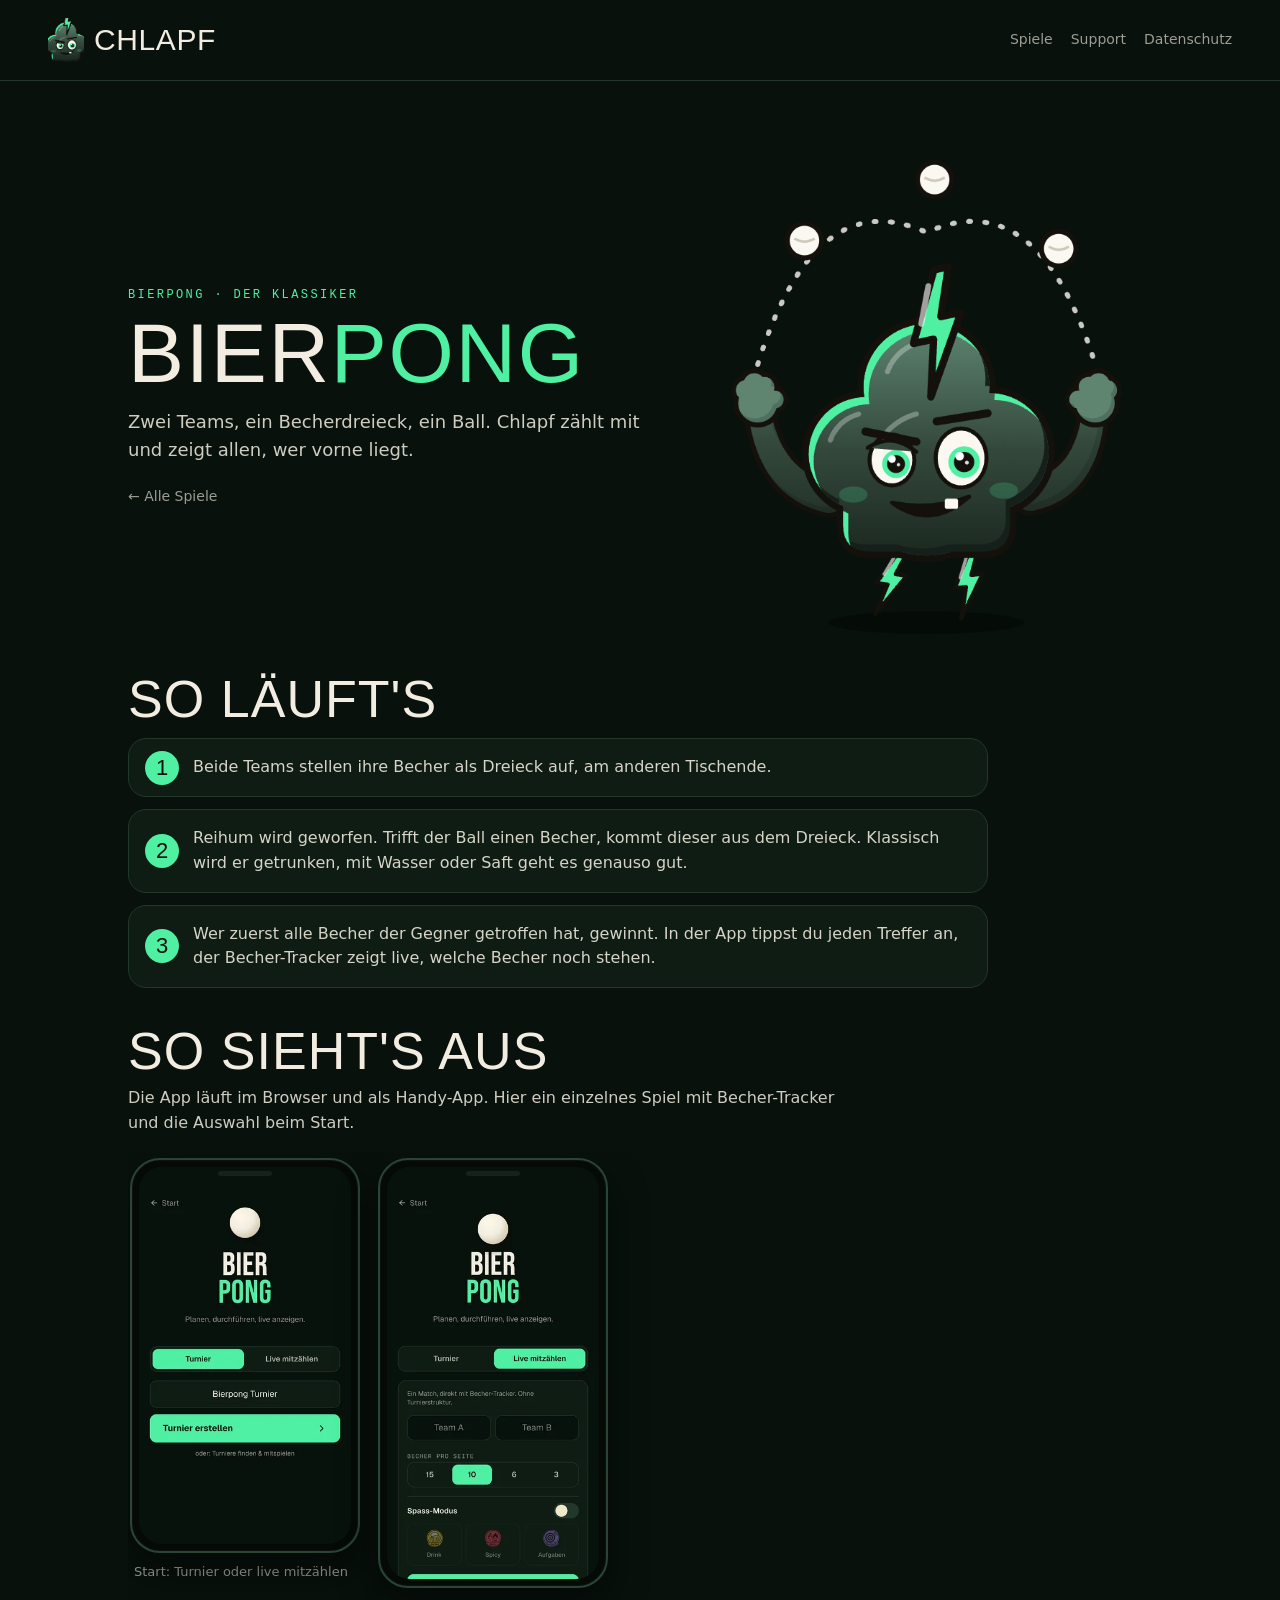
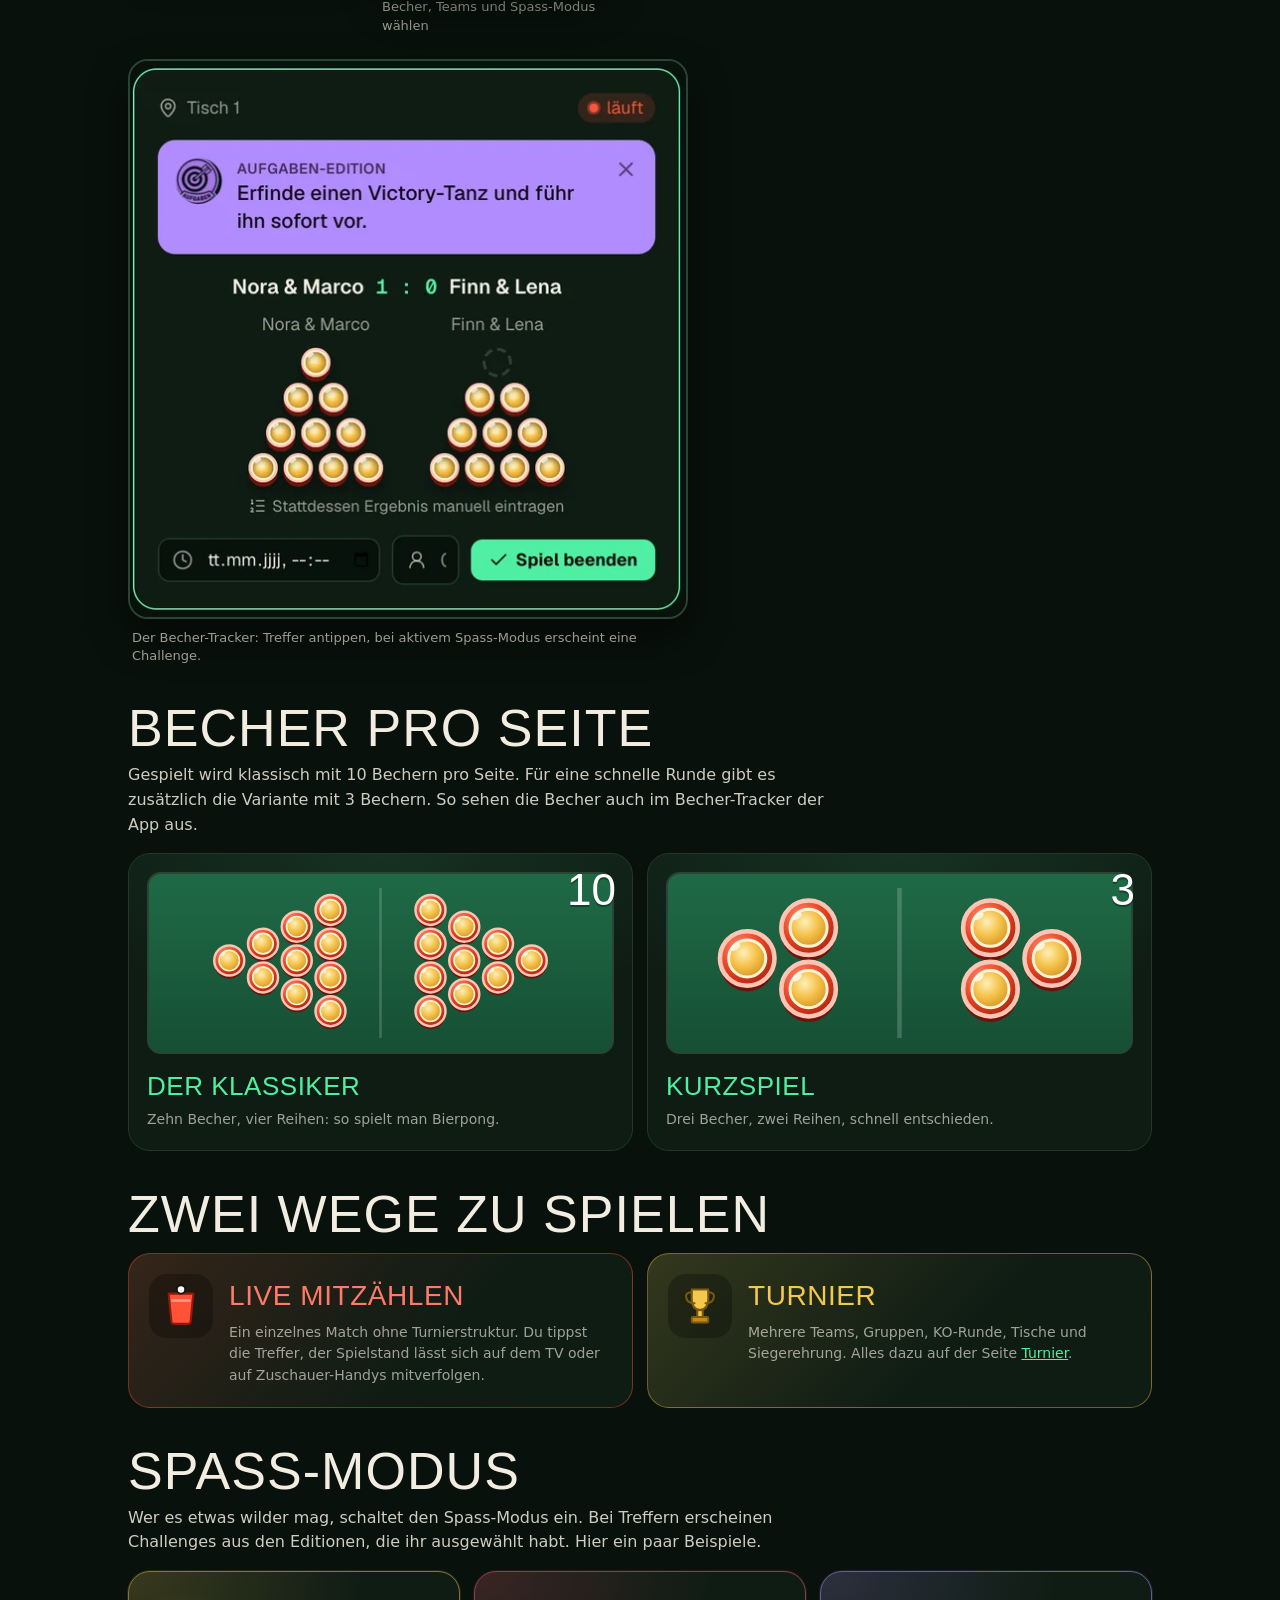
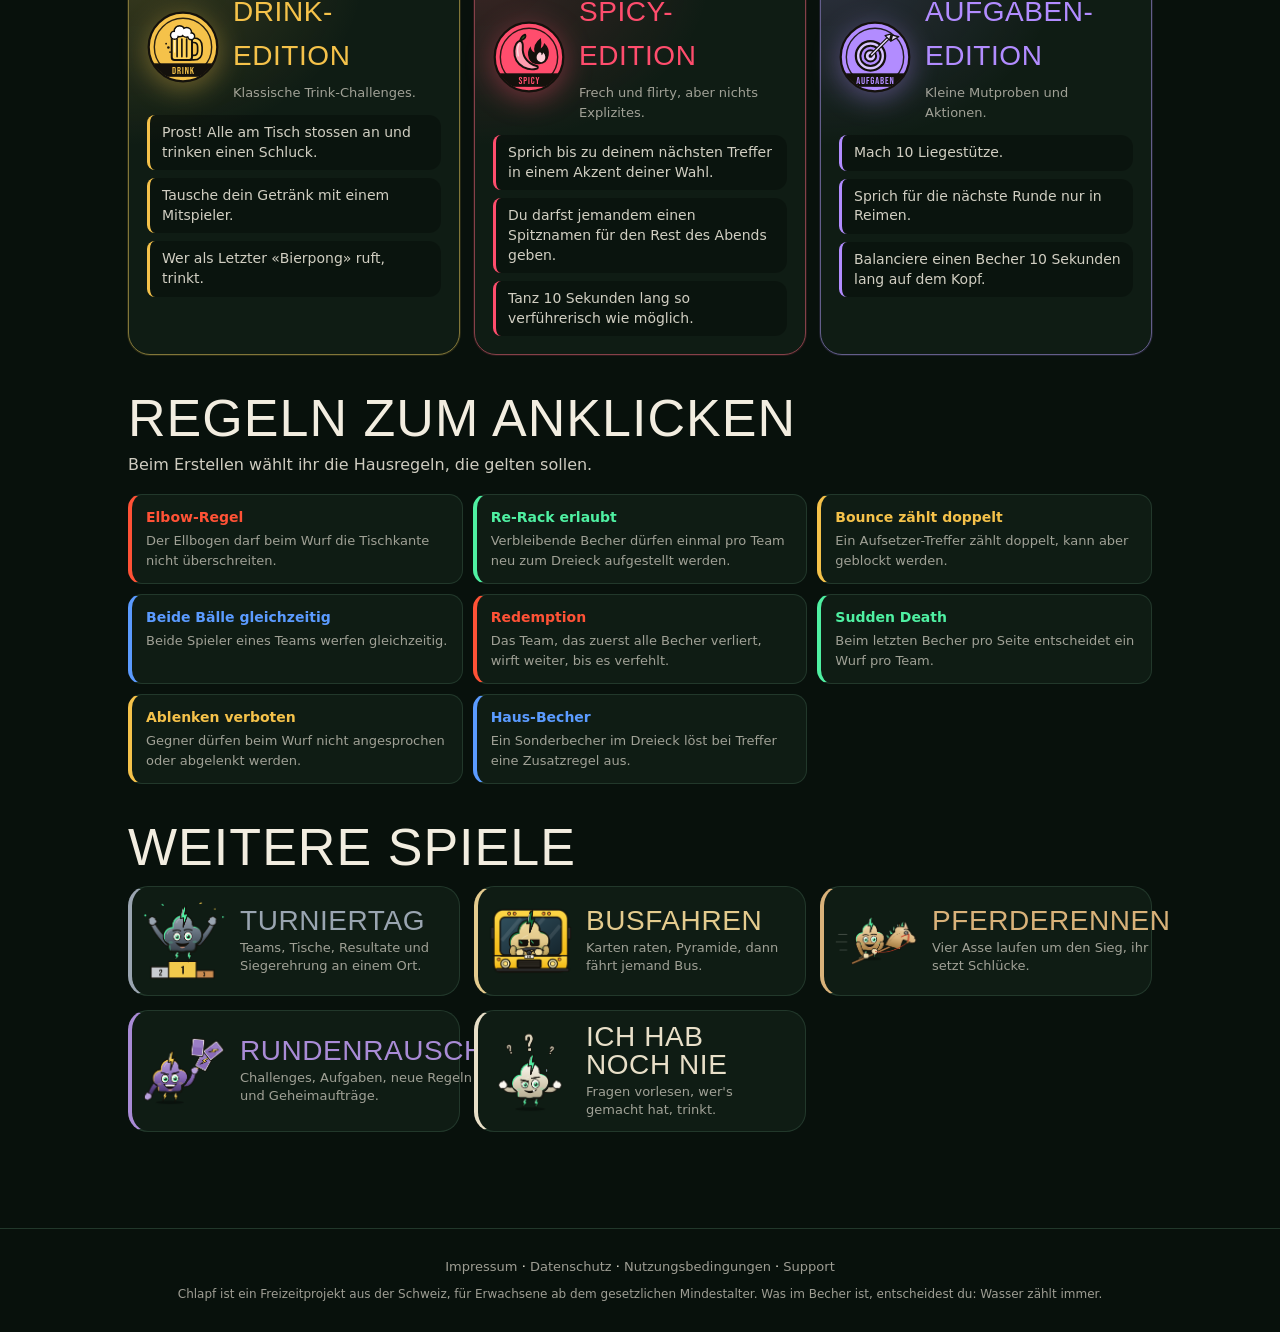
==== commit f74aea30: "Website aktualisiert 2026-11-01" ====
--- a/bierpong.html
+++ b/bierpong.html
@@ -9,7 +9,7 @@
 <img class="hero-donni" src="assets/donni-bierpong.png" alt="Donni, das Chlapf-Maskottchen, zum Spiel BIERPONG" width="370" height="374"></section>
 <section class="mode-sec"><h2>So läuft's</h2><ol class="steps"><li>Beide Teams stellen ihre Becher als Dreieck auf, am anderen Tischende.</li><li>Reihum wird geworfen. Trifft der Ball einen Becher, kommt dieser aus dem Dreieck. Klassisch wird er getrunken, mit Wasser oder Saft geht es genauso gut.</li><li>Wer zuerst alle Becher der Gegner getroffen hat, gewinnt. In der App tippst du jeden Treffer an, der Becher-Tracker zeigt live, welche Becher noch stehen.</li></ol></section>
 <section class="mode-sec"><h2>So sieht's aus</h2><p class="sec-intro">Die App läuft im Browser und als Handy-App. Hier ein einzelnes Spiel mit Becher-Tracker und die Auswahl beim Start.</p><div class="shots-row"><figure class="phone-shot"><div class="phone-frame"><img src="app/bierpong-1-start.webp" alt="Start: Turnier oder live mitzählen" loading="lazy" width="360"></div><figcaption>Start: Turnier oder live mitzählen</figcaption></figure><figure class="phone-shot"><div class="phone-frame"><img src="app/bierpong-2-live.webp" alt="Becher, Teams und Spass-Modus wählen" loading="lazy" width="360"></div><figcaption>Becher, Teams und Spass-Modus wählen</figcaption></figure></div><figure class="wide-shot"><img src="app/bierpong-becher.webp" alt="Der Becher-Tracker: Treffer antippen, bei aktivem Spass-Modus erscheint eine Challenge." loading="lazy"><figcaption>Der Becher-Tracker: Treffer antippen, bei aktivem Spass-Modus erscheint eine Challenge.</figcaption></figure></section>
-<section class="mode-sec"><h2>Becher pro Seite</h2><p class="sec-intro">Gespielt wird klassisch mit 10 Bechern pro Seite. Für eine schnelle Runde gibt es zusätzlich die Variante mit 3 Bechern. Rot gegen Blau, genau wie im Becher-Tracker.</p><div class="cups-grid"><article class="cup-card"><div class="cup-art"><svg viewBox="0 0 262 112" role="img" aria-label="10 Becher pro Seite"><rect x="130" y="0" width="2" height="112" fill="#fff" opacity=".18" stroke-dasharray="4 5"/><g transform="translate(0 4)"><circle cx="13" cy="52" r="11" fill="#ff5236" stroke="#8e1a0b" stroke-width="2.5"/><circle cx="13" cy="52" r="6" fill="none" stroke="#fff" stroke-opacity=".35" stroke-width="2"/><circle cx="39" cy="39" r="11" fill="#ff5236" stroke="#8e1a0b" stroke-width="2.5"/><circle cx="39" cy="39" r="6" fill="none" stroke="#fff" stroke-opacity=".35" stroke-width="2"/><circle cx="39" cy="65" r="11" fill="#ff5236" stroke="#8e1a0b" stroke-width="2.5"/><circle cx="39" cy="65" r="6" fill="none" stroke="#fff" stroke-opacity=".35" stroke-width="2"/><circle cx="65" cy="26" r="11" fill="#ff5236" stroke="#8e1a0b" stroke-width="2.5"/><circle cx="65" cy="26" r="6" fill="none" stroke="#fff" stroke-opacity=".35" stroke-width="2"/><circle cx="65" cy="52" r="11" fill="#ff5236" stroke="#8e1a0b" stroke-width="2.5"/><circle cx="65" cy="52" r="6" fill="none" stroke="#fff" stroke-opacity=".35" stroke-width="2"/><circle cx="65" cy="78" r="11" fill="#ff5236" stroke="#8e1a0b" stroke-width="2.5"/><circle cx="65" cy="78" r="6" fill="none" stroke="#fff" stroke-opacity=".35" stroke-width="2"/><circle cx="91" cy="13" r="11" fill="#ff5236" stroke="#8e1a0b" stroke-width="2.5"/><circle cx="91" cy="13" r="6" fill="none" stroke="#fff" stroke-opacity=".35" stroke-width="2"/><circle cx="91" cy="39" r="11" fill="#ff5236" stroke="#8e1a0b" stroke-width="2.5"/><circle cx="91" cy="39" r="6" fill="none" stroke="#fff" stroke-opacity=".35" stroke-width="2"/><circle cx="91" cy="65" r="11" fill="#ff5236" stroke="#8e1a0b" stroke-width="2.5"/><circle cx="91" cy="65" r="6" fill="none" stroke="#fff" stroke-opacity=".35" stroke-width="2"/><circle cx="91" cy="91" r="11" fill="#ff5236" stroke="#8e1a0b" stroke-width="2.5"/><circle cx="91" cy="91" r="6" fill="none" stroke="#fff" stroke-opacity=".35" stroke-width="2"/></g><g transform="translate(154 4)"><circle cx="95" cy="52" r="11" fill="#5b9bff" stroke="#1f3f8f" stroke-width="2.5"/><circle cx="95" cy="52" r="6" fill="none" stroke="#fff" stroke-opacity=".35" stroke-width="2"/><circle cx="69" cy="39" r="11" fill="#5b9bff" stroke="#1f3f8f" stroke-width="2.5"/><circle cx="69" cy="39" r="6" fill="none" stroke="#fff" stroke-opacity=".35" stroke-width="2"/><circle cx="69" cy="65" r="11" fill="#5b9bff" stroke="#1f3f8f" stroke-width="2.5"/><circle cx="69" cy="65" r="6" fill="none" stroke="#fff" stroke-opacity=".35" stroke-width="2"/><circle cx="43" cy="26" r="11" fill="#5b9bff" stroke="#1f3f8f" stroke-width="2.5"/><circle cx="43" cy="26" r="6" fill="none" stroke="#fff" stroke-opacity=".35" stroke-width="2"/><circle cx="43" cy="52" r="11" fill="#5b9bff" stroke="#1f3f8f" stroke-width="2.5"/><circle cx="43" cy="52" r="6" fill="none" stroke="#fff" stroke-opacity=".35" stroke-width="2"/><circle cx="43" cy="78" r="11" fill="#5b9bff" stroke="#1f3f8f" stroke-width="2.5"/><circle cx="43" cy="78" r="6" fill="none" stroke="#fff" stroke-opacity=".35" stroke-width="2"/><circle cx="17" cy="13" r="11" fill="#5b9bff" stroke="#1f3f8f" stroke-width="2.5"/><circle cx="17" cy="13" r="6" fill="none" stroke="#fff" stroke-opacity=".35" stroke-width="2"/><circle cx="17" cy="39" r="11" fill="#5b9bff" stroke="#1f3f8f" stroke-width="2.5"/><circle cx="17" cy="39" r="6" fill="none" stroke="#fff" stroke-opacity=".35" stroke-width="2"/><circle cx="17" cy="65" r="11" fill="#5b9bff" stroke="#1f3f8f" stroke-width="2.5"/><circle cx="17" cy="65" r="6" fill="none" stroke="#fff" stroke-opacity=".35" stroke-width="2"/><circle cx="17" cy="91" r="11" fill="#5b9bff" stroke="#1f3f8f" stroke-width="2.5"/><circle cx="17" cy="91" r="6" fill="none" stroke="#fff" stroke-opacity=".35" stroke-width="2"/></g></svg></div><div class="cup-n">10</div><h3>Der Klassiker</h3><p>Zehn Becher, vier Reihen: so spielt man Bierpong.</p></article><article class="cup-card"><div class="cup-art"><svg viewBox="0 0 158 60" role="img" aria-label="3 Becher pro Seite"><rect x="78" y="0" width="2" height="60" fill="#fff" opacity=".18" stroke-dasharray="4 5"/><g transform="translate(0 4)"><circle cx="13" cy="26" r="11" fill="#ff5236" stroke="#8e1a0b" stroke-width="2.5"/><circle cx="13" cy="26" r="6" fill="none" stroke="#fff" stroke-opacity=".35" stroke-width="2"/><circle cx="39" cy="13" r="11" fill="#ff5236" stroke="#8e1a0b" stroke-width="2.5"/><circle cx="39" cy="13" r="6" fill="none" stroke="#fff" stroke-opacity=".35" stroke-width="2"/><circle cx="39" cy="39" r="11" fill="#ff5236" stroke="#8e1a0b" stroke-width="2.5"/><circle cx="39" cy="39" r="6" fill="none" stroke="#fff" stroke-opacity=".35" stroke-width="2"/></g><g transform="translate(102 4)"><circle cx="43" cy="26" r="11" fill="#5b9bff" stroke="#1f3f8f" stroke-width="2.5"/><circle cx="43" cy="26" r="6" fill="none" stroke="#fff" stroke-opacity=".35" stroke-width="2"/><circle cx="17" cy="13" r="11" fill="#5b9bff" stroke="#1f3f8f" stroke-width="2.5"/><circle cx="17" cy="13" r="6" fill="none" stroke="#fff" stroke-opacity=".35" stroke-width="2"/><circle cx="17" cy="39" r="11" fill="#5b9bff" stroke="#1f3f8f" stroke-width="2.5"/><circle cx="17" cy="39" r="6" fill="none" stroke="#fff" stroke-opacity=".35" stroke-width="2"/></g></svg></div><div class="cup-n">3</div><h3>Kurzspiel</h3><p>Drei Becher, zwei Reihen, schnell entschieden.</p></article></div></section>
+<section class="mode-sec"><h2>Becher pro Seite</h2><p class="sec-intro">Gespielt wird klassisch mit 10 Bechern pro Seite. Für eine schnelle Runde gibt es zusätzlich die Variante mit 3 Bechern. So sehen die Becher auch im Becher-Tracker der App aus.</p><div class="cups-grid"><article class="cup-card"><div class="cup-art"><svg viewBox="0 0 270 120" role="img" aria-label="10 Becher pro Seite"><defs><radialGradient id="cupOut" cx=".35" cy=".3" r=".9"><stop offset="0" stop-color="#ff8a6c"/><stop offset=".5" stop-color="#e2401f"/><stop offset="1" stop-color="#8e1a0b"/></radialGradient><radialGradient id="cupIn" cx=".4" cy=".35" r=".8"><stop offset="0" stop-color="#ffefb8"/><stop offset=".45" stop-color="#f5c24a"/><stop offset="1" stop-color="#c98a1c"/></radialGradient></defs><rect x="134" y="0" width="2" height="120" fill="#fff" opacity=".18"/><g transform="translate(0 4)"><circle cx="14" cy="56.5" r="12" fill="#6b150c"/><circle cx="14" cy="54" r="12" fill="url(#cupOut)" stroke="#ffc4b4" stroke-width="2"/><circle cx="14" cy="54" r="8.16" fill="url(#cupIn)" stroke="#fff3d6" stroke-width="1.3"/><ellipse cx="8.96" cy="48.96" rx="2.4000000000000004" ry="1.2000000000000002" fill="#fff" opacity=".7" transform="rotate(-35 8.96 48.96)"/><circle cx="41" cy="43" r="12" fill="#6b150c"/><circle cx="41" cy="40.5" r="12" fill="url(#cupOut)" stroke="#ffc4b4" stroke-width="2"/><circle cx="41" cy="40.5" r="8.16" fill="url(#cupIn)" stroke="#fff3d6" stroke-width="1.3"/><ellipse cx="35.96" cy="35.46" rx="2.4000000000000004" ry="1.2000000000000002" fill="#fff" opacity=".7" transform="rotate(-35 35.96 35.46)"/><circle cx="41" cy="70" r="12" fill="#6b150c"/><circle cx="41" cy="67.5" r="12" fill="url(#cupOut)" stroke="#ffc4b4" stroke-width="2"/><circle cx="41" cy="67.5" r="8.16" fill="url(#cupIn)" stroke="#fff3d6" stroke-width="1.3"/><ellipse cx="35.96" cy="62.46" rx="2.4000000000000004" ry="1.2000000000000002" fill="#fff" opacity=".7" transform="rotate(-35 35.96 62.46)"/><circle cx="68" cy="29.5" r="12" fill="#6b150c"/><circle cx="68" cy="27" r="12" fill="url(#cupOut)" stroke="#ffc4b4" stroke-width="2"/><circle cx="68" cy="27" r="8.16" fill="url(#cupIn)" stroke="#fff3d6" stroke-width="1.3"/><ellipse cx="62.96" cy="21.96" rx="2.4000000000000004" ry="1.2000000000000002" fill="#fff" opacity=".7" transform="rotate(-35 62.96 21.96)"/><circle cx="68" cy="56.5" r="12" fill="#6b150c"/><circle cx="68" cy="54" r="12" fill="url(#cupOut)" stroke="#ffc4b4" stroke-width="2"/><circle cx="68" cy="54" r="8.16" fill="url(#cupIn)" stroke="#fff3d6" stroke-width="1.3"/><ellipse cx="62.96" cy="48.96" rx="2.4000000000000004" ry="1.2000000000000002" fill="#fff" opacity=".7" transform="rotate(-35 62.96 48.96)"/><circle cx="68" cy="83.5" r="12" fill="#6b150c"/><circle cx="68" cy="81" r="12" fill="url(#cupOut)" stroke="#ffc4b4" stroke-width="2"/><circle cx="68" cy="81" r="8.16" fill="url(#cupIn)" stroke="#fff3d6" stroke-width="1.3"/><ellipse cx="62.96" cy="75.96" rx="2.4000000000000004" ry="1.2000000000000002" fill="#fff" opacity=".7" transform="rotate(-35 62.96 75.96)"/><circle cx="95" cy="16" r="12" fill="#6b150c"/><circle cx="95" cy="13.5" r="12" fill="url(#cupOut)" stroke="#ffc4b4" stroke-width="2"/><circle cx="95" cy="13.5" r="8.16" fill="url(#cupIn)" stroke="#fff3d6" stroke-width="1.3"/><ellipse cx="89.96" cy="8.46" rx="2.4000000000000004" ry="1.2000000000000002" fill="#fff" opacity=".7" transform="rotate(-35 89.96 8.46)"/><circle cx="95" cy="43" r="12" fill="#6b150c"/><circle cx="95" cy="40.5" r="12" fill="url(#cupOut)" stroke="#ffc4b4" stroke-width="2"/><circle cx="95" cy="40.5" r="8.16" fill="url(#cupIn)" stroke="#fff3d6" stroke-width="1.3"/><ellipse cx="89.96" cy="35.46" rx="2.4000000000000004" ry="1.2000000000000002" fill="#fff" opacity=".7" transform="rotate(-35 89.96 35.46)"/><circle cx="95" cy="70" r="12" fill="#6b150c"/><circle cx="95" cy="67.5" r="12" fill="url(#cupOut)" stroke="#ffc4b4" stroke-width="2"/><circle cx="95" cy="67.5" r="8.16" fill="url(#cupIn)" stroke="#fff3d6" stroke-width="1.3"/><ellipse cx="89.96" cy="62.46" rx="2.4000000000000004" ry="1.2000000000000002" fill="#fff" opacity=".7" transform="rotate(-35 89.96 62.46)"/><circle cx="95" cy="97" r="12" fill="#6b150c"/><circle cx="95" cy="94.5" r="12" fill="url(#cupOut)" stroke="#ffc4b4" stroke-width="2"/><circle cx="95" cy="94.5" r="8.16" fill="url(#cupIn)" stroke="#fff3d6" stroke-width="1.3"/><ellipse cx="89.96" cy="89.46" rx="2.4000000000000004" ry="1.2000000000000002" fill="#fff" opacity=".7" transform="rotate(-35 89.96 89.46)"/></g><g transform="translate(158 4)"><circle cx="98" cy="56.5" r="12" fill="#6b150c"/><circle cx="98" cy="54" r="12" fill="url(#cupOut)" stroke="#ffc4b4" stroke-width="2"/><circle cx="98" cy="54" r="8.16" fill="url(#cupIn)" stroke="#fff3d6" stroke-width="1.3"/><ellipse cx="92.96" cy="48.96" rx="2.4000000000000004" ry="1.2000000000000002" fill="#fff" opacity=".7" transform="rotate(-35 92.96 48.96)"/><circle cx="71" cy="43" r="12" fill="#6b150c"/><circle cx="71" cy="40.5" r="12" fill="url(#cupOut)" stroke="#ffc4b4" stroke-width="2"/><circle cx="71" cy="40.5" r="8.16" fill="url(#cupIn)" stroke="#fff3d6" stroke-width="1.3"/><ellipse cx="65.96" cy="35.46" rx="2.4000000000000004" ry="1.2000000000000002" fill="#fff" opacity=".7" transform="rotate(-35 65.96 35.46)"/><circle cx="71" cy="70" r="12" fill="#6b150c"/><circle cx="71" cy="67.5" r="12" fill="url(#cupOut)" stroke="#ffc4b4" stroke-width="2"/><circle cx="71" cy="67.5" r="8.16" fill="url(#cupIn)" stroke="#fff3d6" stroke-width="1.3"/><ellipse cx="65.96" cy="62.46" rx="2.4000000000000004" ry="1.2000000000000002" fill="#fff" opacity=".7" transform="rotate(-35 65.96 62.46)"/><circle cx="44" cy="29.5" r="12" fill="#6b150c"/><circle cx="44" cy="27" r="12" fill="url(#cupOut)" stroke="#ffc4b4" stroke-width="2"/><circle cx="44" cy="27" r="8.16" fill="url(#cupIn)" stroke="#fff3d6" stroke-width="1.3"/><ellipse cx="38.96" cy="21.96" rx="2.4000000000000004" ry="1.2000000000000002" fill="#fff" opacity=".7" transform="rotate(-35 38.96 21.96)"/><circle cx="44" cy="56.5" r="12" fill="#6b150c"/><circle cx="44" cy="54" r="12" fill="url(#cupOut)" stroke="#ffc4b4" stroke-width="2"/><circle cx="44" cy="54" r="8.16" fill="url(#cupIn)" stroke="#fff3d6" stroke-width="1.3"/><ellipse cx="38.96" cy="48.96" rx="2.4000000000000004" ry="1.2000000000000002" fill="#fff" opacity=".7" transform="rotate(-35 38.96 48.96)"/><circle cx="44" cy="83.5" r="12" fill="#6b150c"/><circle cx="44" cy="81" r="12" fill="url(#cupOut)" stroke="#ffc4b4" stroke-width="2"/><circle cx="44" cy="81" r="8.16" fill="url(#cupIn)" stroke="#fff3d6" stroke-width="1.3"/><ellipse cx="38.96" cy="75.96" rx="2.4000000000000004" ry="1.2000000000000002" fill="#fff" opacity=".7" transform="rotate(-35 38.96 75.96)"/><circle cx="17" cy="16" r="12" fill="#6b150c"/><circle cx="17" cy="13.5" r="12" fill="url(#cupOut)" stroke="#ffc4b4" stroke-width="2"/><circle cx="17" cy="13.5" r="8.16" fill="url(#cupIn)" stroke="#fff3d6" stroke-width="1.3"/><ellipse cx="11.96" cy="8.46" rx="2.4000000000000004" ry="1.2000000000000002" fill="#fff" opacity=".7" transform="rotate(-35 11.96 8.46)"/><circle cx="17" cy="43" r="12" fill="#6b150c"/><circle cx="17" cy="40.5" r="12" fill="url(#cupOut)" stroke="#ffc4b4" stroke-width="2"/><circle cx="17" cy="40.5" r="8.16" fill="url(#cupIn)" stroke="#fff3d6" stroke-width="1.3"/><ellipse cx="11.96" cy="35.46" rx="2.4000000000000004" ry="1.2000000000000002" fill="#fff" opacity=".7" transform="rotate(-35 11.96 35.46)"/><circle cx="17" cy="70" r="12" fill="#6b150c"/><circle cx="17" cy="67.5" r="12" fill="url(#cupOut)" stroke="#ffc4b4" stroke-width="2"/><circle cx="17" cy="67.5" r="8.16" fill="url(#cupIn)" stroke="#fff3d6" stroke-width="1.3"/><ellipse cx="11.96" cy="62.46" rx="2.4000000000000004" ry="1.2000000000000002" fill="#fff" opacity=".7" transform="rotate(-35 11.96 62.46)"/><circle cx="17" cy="97" r="12" fill="#6b150c"/><circle cx="17" cy="94.5" r="12" fill="url(#cupOut)" stroke="#ffc4b4" stroke-width="2"/><circle cx="17" cy="94.5" r="8.16" fill="url(#cupIn)" stroke="#fff3d6" stroke-width="1.3"/><ellipse cx="11.96" cy="89.46" rx="2.4000000000000004" ry="1.2000000000000002" fill="#fff" opacity=".7" transform="rotate(-35 11.96 89.46)"/></g></svg></div><div class="cup-n">10</div><h3>Der Klassiker</h3><p>Zehn Becher, vier Reihen: so spielt man Bierpong.</p></article><article class="cup-card"><div class="cup-art"><svg viewBox="0 0 162 66" role="img" aria-label="3 Becher pro Seite"><defs><radialGradient id="cupOut" cx=".35" cy=".3" r=".9"><stop offset="0" stop-color="#ff8a6c"/><stop offset=".5" stop-color="#e2401f"/><stop offset="1" stop-color="#8e1a0b"/></radialGradient><radialGradient id="cupIn" cx=".4" cy=".35" r=".8"><stop offset="0" stop-color="#ffefb8"/><stop offset=".45" stop-color="#f5c24a"/><stop offset="1" stop-color="#c98a1c"/></radialGradient></defs><rect x="80" y="0" width="2" height="66" fill="#fff" opacity=".18"/><g transform="translate(0 4)"><circle cx="14" cy="29.5" r="12" fill="#6b150c"/><circle cx="14" cy="27" r="12" fill="url(#cupOut)" stroke="#ffc4b4" stroke-width="2"/><circle cx="14" cy="27" r="8.16" fill="url(#cupIn)" stroke="#fff3d6" stroke-width="1.3"/><ellipse cx="8.96" cy="21.96" rx="2.4000000000000004" ry="1.2000000000000002" fill="#fff" opacity=".7" transform="rotate(-35 8.96 21.96)"/><circle cx="41" cy="16" r="12" fill="#6b150c"/><circle cx="41" cy="13.5" r="12" fill="url(#cupOut)" stroke="#ffc4b4" stroke-width="2"/><circle cx="41" cy="13.5" r="8.16" fill="url(#cupIn)" stroke="#fff3d6" stroke-width="1.3"/><ellipse cx="35.96" cy="8.46" rx="2.4000000000000004" ry="1.2000000000000002" fill="#fff" opacity=".7" transform="rotate(-35 35.96 8.46)"/><circle cx="41" cy="43" r="12" fill="#6b150c"/><circle cx="41" cy="40.5" r="12" fill="url(#cupOut)" stroke="#ffc4b4" stroke-width="2"/><circle cx="41" cy="40.5" r="8.16" fill="url(#cupIn)" stroke="#fff3d6" stroke-width="1.3"/><ellipse cx="35.96" cy="35.46" rx="2.4000000000000004" ry="1.2000000000000002" fill="#fff" opacity=".7" transform="rotate(-35 35.96 35.46)"/></g><g transform="translate(104 4)"><circle cx="44" cy="29.5" r="12" fill="#6b150c"/><circle cx="44" cy="27" r="12" fill="url(#cupOut)" stroke="#ffc4b4" stroke-width="2"/><circle cx="44" cy="27" r="8.16" fill="url(#cupIn)" stroke="#fff3d6" stroke-width="1.3"/><ellipse cx="38.96" cy="21.96" rx="2.4000000000000004" ry="1.2000000000000002" fill="#fff" opacity=".7" transform="rotate(-35 38.96 21.96)"/><circle cx="17" cy="16" r="12" fill="#6b150c"/><circle cx="17" cy="13.5" r="12" fill="url(#cupOut)" stroke="#ffc4b4" stroke-width="2"/><circle cx="17" cy="13.5" r="8.16" fill="url(#cupIn)" stroke="#fff3d6" stroke-width="1.3"/><ellipse cx="11.96" cy="8.46" rx="2.4000000000000004" ry="1.2000000000000002" fill="#fff" opacity=".7" transform="rotate(-35 11.96 8.46)"/><circle cx="17" cy="43" r="12" fill="#6b150c"/><circle cx="17" cy="40.5" r="12" fill="url(#cupOut)" stroke="#ffc4b4" stroke-width="2"/><circle cx="17" cy="40.5" r="8.16" fill="url(#cupIn)" stroke="#fff3d6" stroke-width="1.3"/><ellipse cx="11.96" cy="35.46" rx="2.4000000000000004" ry="1.2000000000000002" fill="#fff" opacity=".7" transform="rotate(-35 11.96 35.46)"/></g></svg></div><div class="cup-n">3</div><h3>Kurzspiel</h3><p>Drei Becher, zwei Reihen, schnell entschieden.</p></article></div></section>
 <section class="mode-sec"><h2>Zwei Wege zu spielen</h2><div class="duo"><article class="duo-card duo-live"><div class="duo-icon"><svg viewBox="0 0 64 64" aria-hidden="true"><path d="M14 14h36l-4 40a4 4 0 0 1-4 4H22a4 4 0 0 1-4-4z" fill="#ff5236" stroke="#8e1a0b" stroke-width="3" stroke-linejoin="round"/><path d="M18 24h28" stroke="#fff" stroke-opacity=".4" stroke-width="4"/><circle cx="32" cy="8" r="6" fill="#fbf8f1" stroke="#14110c" stroke-width="2.5"/></svg></div><div><h3>Live mitzählen</h3><p>Ein einzelnes Match ohne Turnierstruktur. Du tippst die Treffer, der Spielstand lässt sich auf dem TV oder auf Zuschauer-Handys mitverfolgen.</p></div></article><article class="duo-card duo-turnier"><div class="duo-icon"><svg viewBox="0 0 64 64" aria-hidden="true"><path d="M20 8h24v14q0 14-12 16-12-2-12-16z" fill="#f2c94c" stroke="#7a5a10" stroke-width="3" stroke-linejoin="round"/><path d="M20 12q-10 0-8 8t12 8M44 12q10 0 8 8t-12 8" fill="none" stroke="#7a5a10" stroke-width="3" stroke-linecap="round"/><rect x="28" y="38" width="8" height="10" fill="#f2c94c" stroke="#7a5a10" stroke-width="3"/><rect x="20" y="48" width="24" height="8" rx="2" fill="#c98a12" stroke="#7a5a10" stroke-width="3"/></svg></div><div><h3>Turnier</h3><p>Mehrere Teams, Gruppen, KO-Runde, Tische und Siegerehrung. Alles dazu auf der Seite <a href="turnier.html">Turnier</a>.</p></div></article></div></section>
 <section class="mode-sec"><h2>Spass-Modus</h2><p class="sec-intro">Wer es etwas wilder mag, schaltet den Spass-Modus ein. Bei Treffern erscheinen Challenges aus den Editionen, die ihr ausgewählt habt. Hier ein paar Beispiele.</p><div class="editions"><article class="edition" style="--c:#f5c24a"><div class="ed-head"><img src="assets/badge-drink.svg" alt="" width="88" height="88" loading="lazy"><div><h3>Drink-Edition</h3><p>Klassische Trink-Challenges.</p></div></div><ul><li>Prost! Alle am Tisch stossen an und trinken einen Schluck.</li><li>Tausche dein Getränk mit einem Mitspieler.</li><li>Wer als Letzter «Bierpong» ruft, trinkt.</li></ul></article><article class="edition" style="--c:#ff4d6d"><div class="ed-head"><img src="assets/badge-spicy.svg" alt="" width="88" height="88" loading="lazy"><div><h3>Spicy-Edition</h3><p>Frech und flirty, aber nichts Explizites.</p></div></div><ul><li>Sprich bis zu deinem nächsten Treffer in einem Akzent deiner Wahl.</li><li>Du darfst jemandem einen Spitznamen für den Rest des Abends geben.</li><li>Tanz 10 Sekunden lang so verführerisch wie möglich.</li></ul></article><article class="edition" style="--c:#b28cff"><div class="ed-head"><img src="assets/badge-aufgaben.svg" alt="" width="88" height="88" loading="lazy"><div><h3>Aufgaben-Edition</h3><p>Kleine Mutproben und Aktionen.</p></div></div><ul><li>Mach 10 Liegestütze.</li><li>Sprich für die nächste Runde nur in Reimen.</li><li>Balanciere einen Becher 10 Sekunden lang auf dem Kopf.</li></ul></article></div></section>
 <section class="mode-sec"><h2>Regeln zum Anklicken</h2><p class="sec-intro">Beim Erstellen wählt ihr die Hausregeln, die gelten sollen.</p><div class="chips"><div class="chip" style="--c:#ff5236"><b>Elbow-Regel</b><span>Der Ellbogen darf beim Wurf die Tischkante nicht überschreiten.</span></div><div class="chip" style="--c:#4ff0a2"><b>Re-Rack erlaubt</b><span>Verbleibende Becher dürfen einmal pro Team neu zum Dreieck aufgestellt werden.</span></div><div class="chip" style="--c:#f5c24a"><b>Bounce zählt doppelt</b><span>Ein Aufsetzer-Treffer zählt doppelt, kann aber geblockt werden.</span></div><div class="chip" style="--c:#5b9bff"><b>Beide Bälle gleichzeitig</b><span>Beide Spieler eines Teams werfen gleichzeitig.</span></div><div class="chip" style="--c:#ff5236"><b>Redemption</b><span>Das Team, das zuerst alle Becher verliert, wirft weiter, bis es verfehlt.</span></div><div class="chip" style="--c:#4ff0a2"><b>Sudden Death</b><span>Beim letzten Becher pro Seite entscheidet ein Wurf pro Team.</span></div><div class="chip" style="--c:#f5c24a"><b>Ablenken verboten</b><span>Gegner dürfen beim Wurf nicht angesprochen oder abgelenkt werden.</span></div><div class="chip" style="--c:#5b9bff"><b>Haus-Becher</b><span>Ein Sonderbecher im Dreieck löst bei Treffer eine Zusatzregel aus.</span></div></div></section>
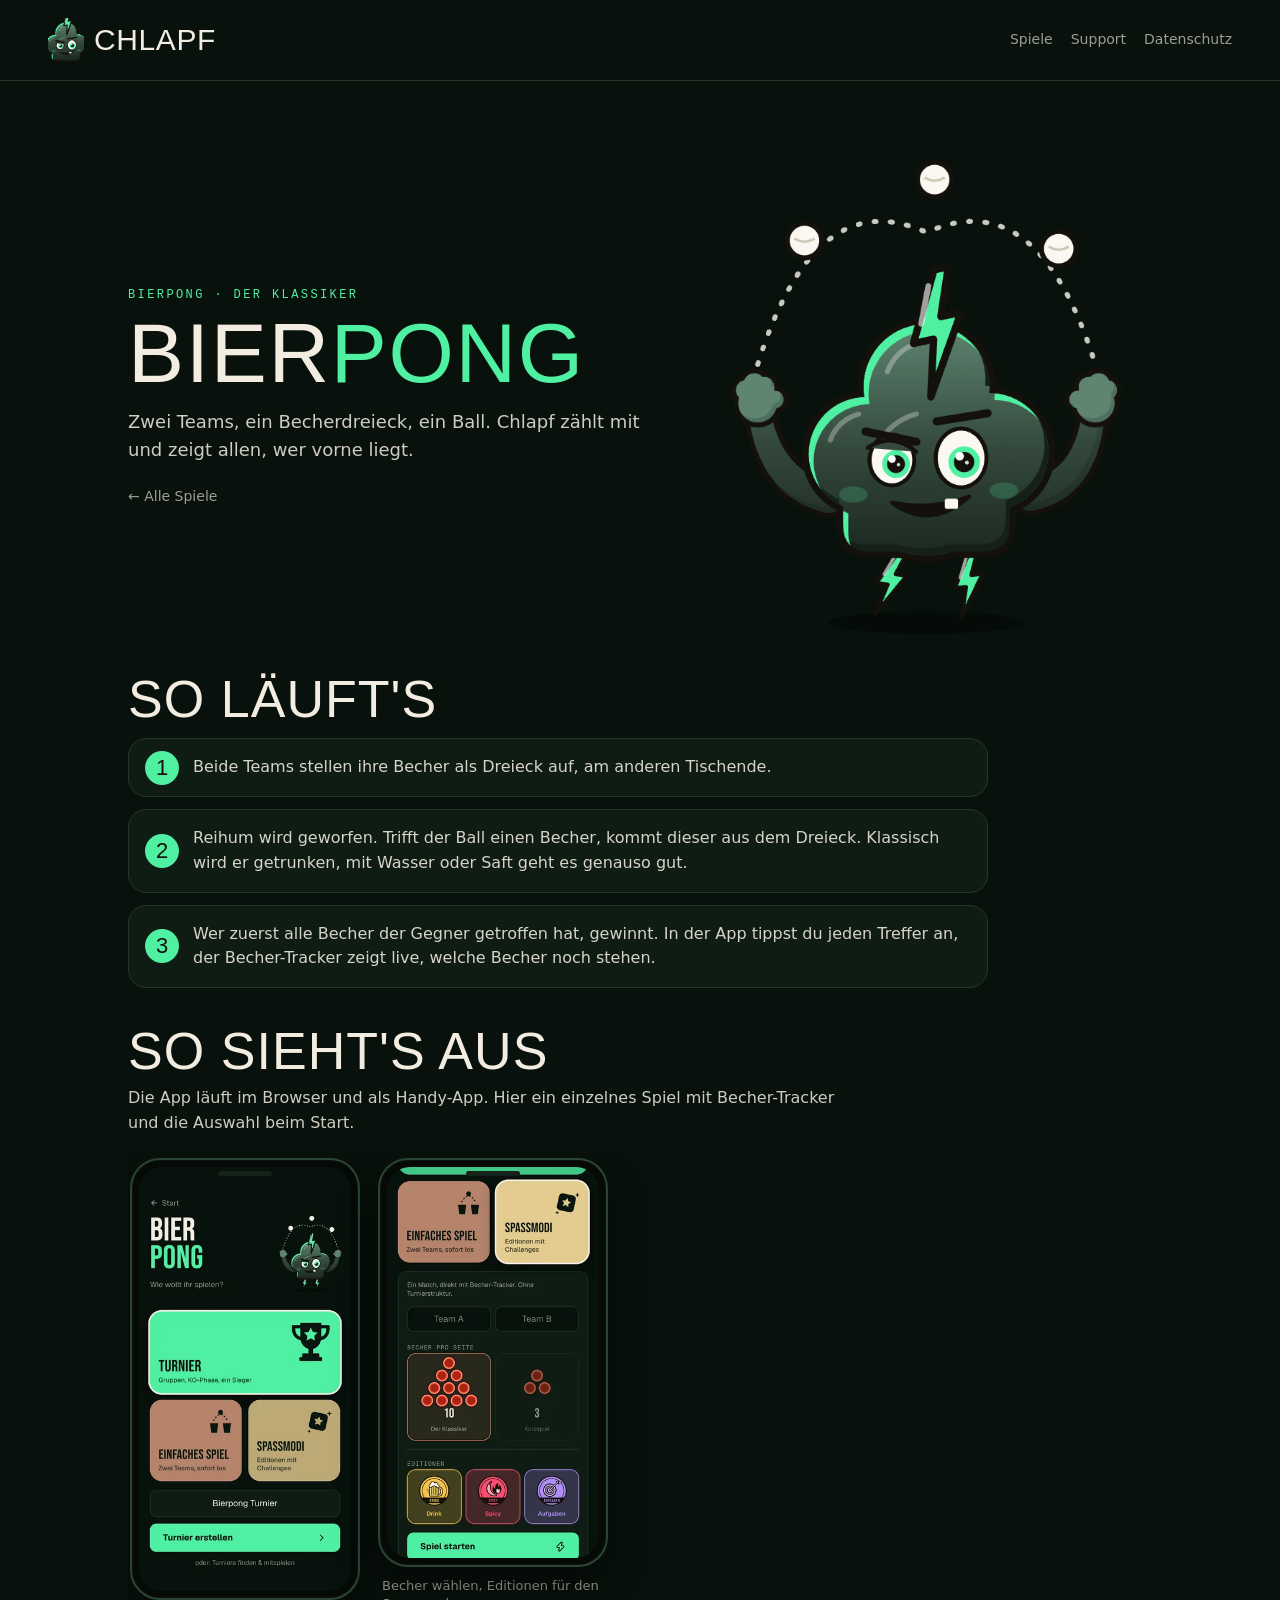
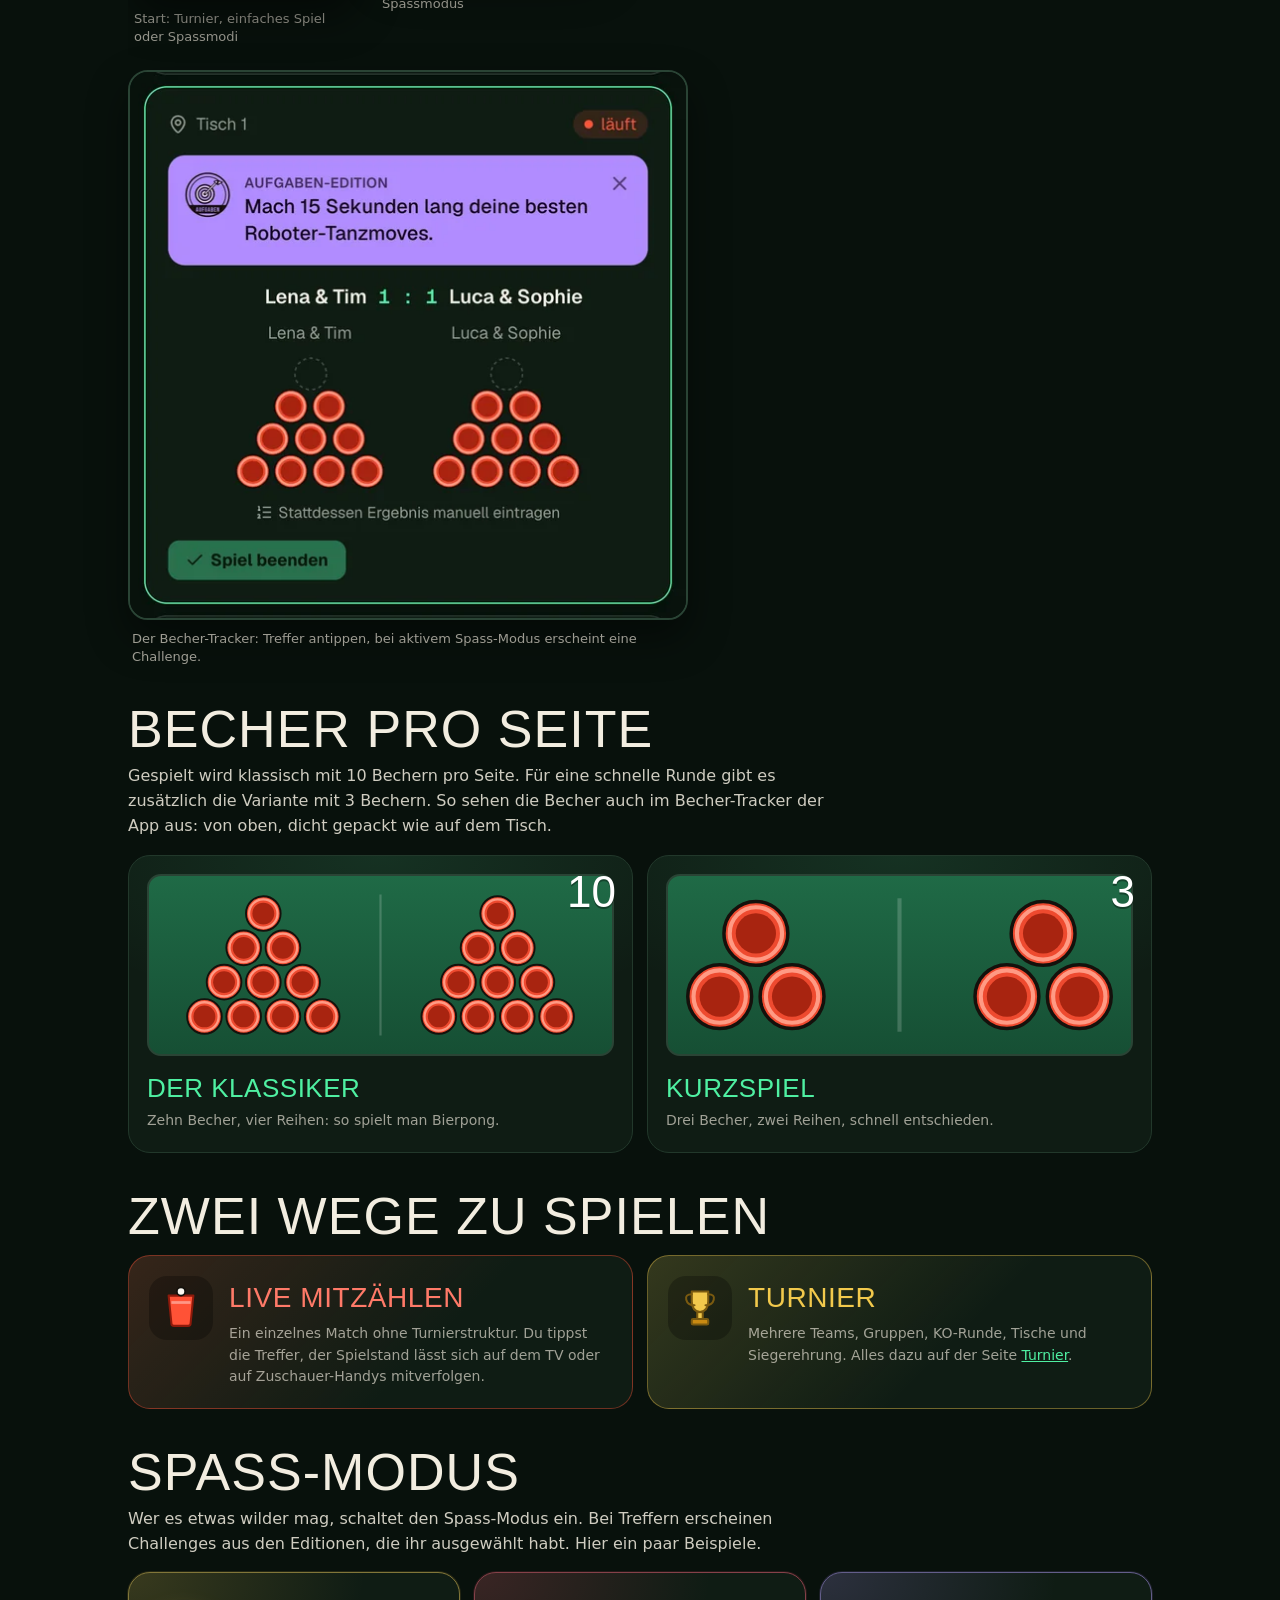
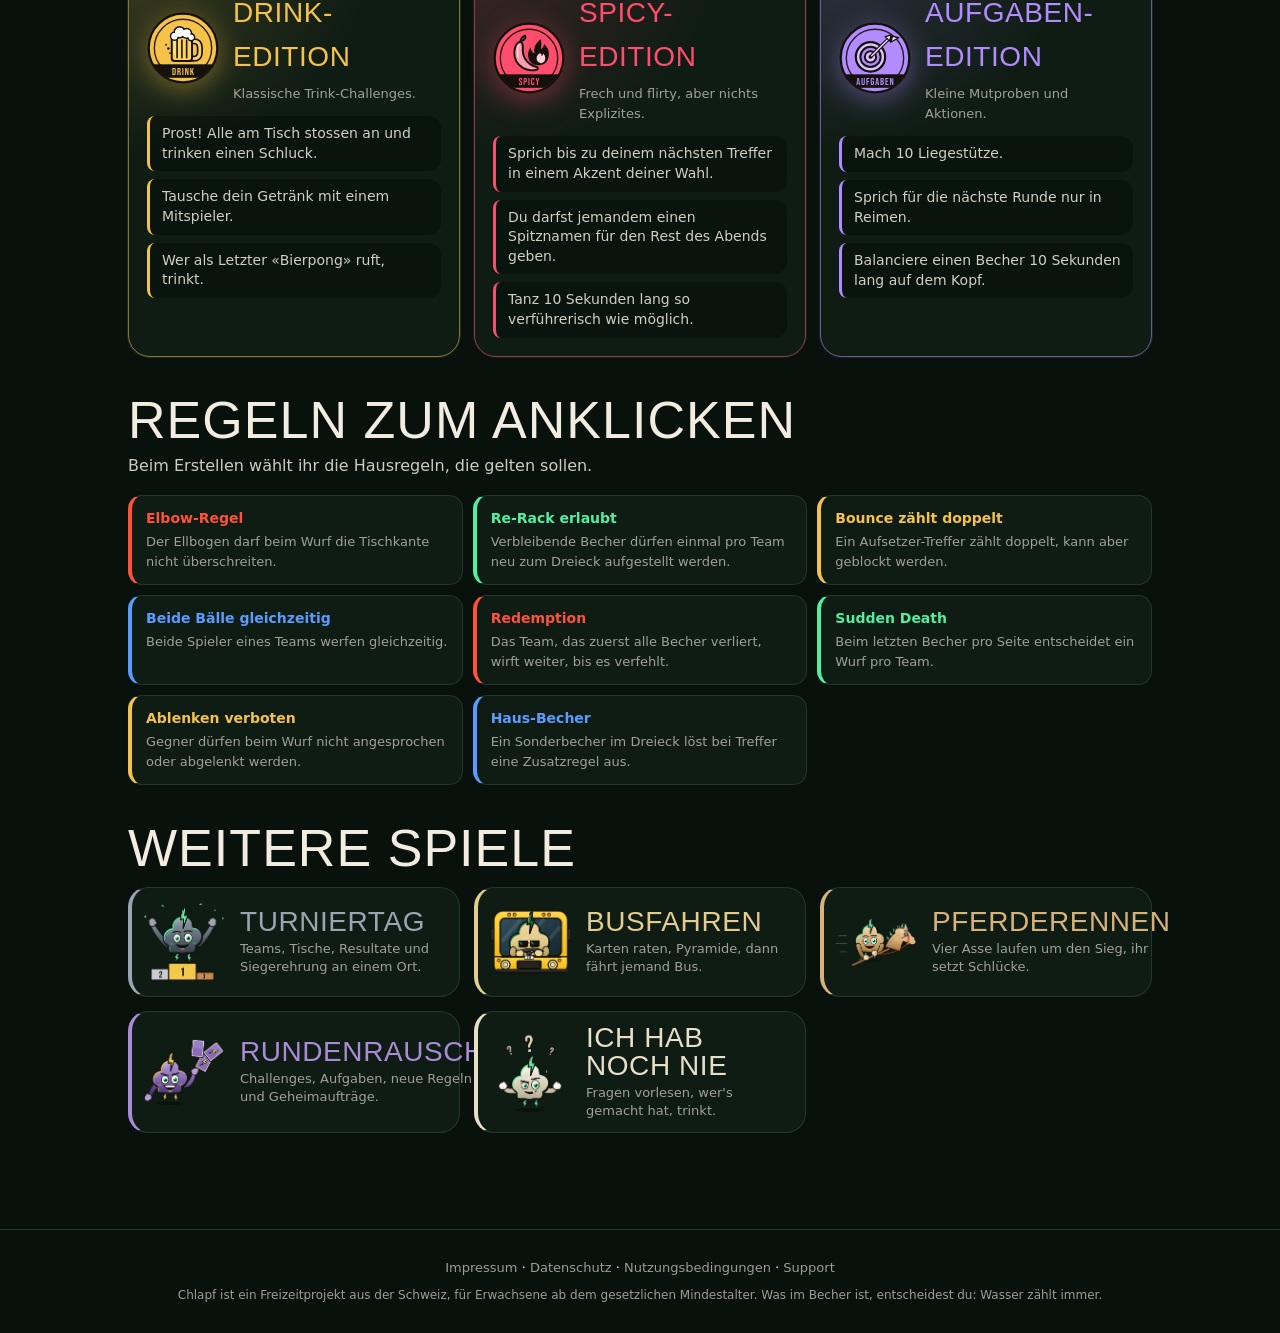
==== commit a502cb89: "Website aktualisiert 2026-11-01" ====
--- a/bierpong.html
+++ b/bierpong.html
@@ -8,8 +8,8 @@
 <main class="wide"><section class="mode-hero"><div><p class="kicker">Bierpong · Der Klassiker</p><h1>BIER<span class="accent">PONG</span></h1><p class="lead">Zwei Teams, ein Becherdreieck, ein Ball. Chlapf zählt mit und zeigt allen, wer vorne liegt.</p><p class="back"><a href="spiele.html">&larr; Alle Spiele</a></p></div>
 <img class="hero-donni" src="assets/donni-bierpong.png" alt="Donni, das Chlapf-Maskottchen, zum Spiel BIERPONG" width="370" height="374"></section>
 <section class="mode-sec"><h2>So läuft's</h2><ol class="steps"><li>Beide Teams stellen ihre Becher als Dreieck auf, am anderen Tischende.</li><li>Reihum wird geworfen. Trifft der Ball einen Becher, kommt dieser aus dem Dreieck. Klassisch wird er getrunken, mit Wasser oder Saft geht es genauso gut.</li><li>Wer zuerst alle Becher der Gegner getroffen hat, gewinnt. In der App tippst du jeden Treffer an, der Becher-Tracker zeigt live, welche Becher noch stehen.</li></ol></section>
-<section class="mode-sec"><h2>So sieht's aus</h2><p class="sec-intro">Die App läuft im Browser und als Handy-App. Hier ein einzelnes Spiel mit Becher-Tracker und die Auswahl beim Start.</p><div class="shots-row"><figure class="phone-shot"><div class="phone-frame"><img src="app/bierpong-1-start.webp" alt="Start: Turnier oder live mitzählen" loading="lazy" width="360"></div><figcaption>Start: Turnier oder live mitzählen</figcaption></figure><figure class="phone-shot"><div class="phone-frame"><img src="app/bierpong-2-live.webp" alt="Becher, Teams und Spass-Modus wählen" loading="lazy" width="360"></div><figcaption>Becher, Teams und Spass-Modus wählen</figcaption></figure></div><figure class="wide-shot"><img src="app/bierpong-becher.webp" alt="Der Becher-Tracker: Treffer antippen, bei aktivem Spass-Modus erscheint eine Challenge." loading="lazy"><figcaption>Der Becher-Tracker: Treffer antippen, bei aktivem Spass-Modus erscheint eine Challenge.</figcaption></figure></section>
-<section class="mode-sec"><h2>Becher pro Seite</h2><p class="sec-intro">Gespielt wird klassisch mit 10 Bechern pro Seite. Für eine schnelle Runde gibt es zusätzlich die Variante mit 3 Bechern. So sehen die Becher auch im Becher-Tracker der App aus.</p><div class="cups-grid"><article class="cup-card"><div class="cup-art"><svg viewBox="0 0 270 120" role="img" aria-label="10 Becher pro Seite"><defs><radialGradient id="cupOut" cx=".35" cy=".3" r=".9"><stop offset="0" stop-color="#ff8a6c"/><stop offset=".5" stop-color="#e2401f"/><stop offset="1" stop-color="#8e1a0b"/></radialGradient><radialGradient id="cupIn" cx=".4" cy=".35" r=".8"><stop offset="0" stop-color="#ffefb8"/><stop offset=".45" stop-color="#f5c24a"/><stop offset="1" stop-color="#c98a1c"/></radialGradient></defs><rect x="134" y="0" width="2" height="120" fill="#fff" opacity=".18"/><g transform="translate(0 4)"><circle cx="14" cy="56.5" r="12" fill="#6b150c"/><circle cx="14" cy="54" r="12" fill="url(#cupOut)" stroke="#ffc4b4" stroke-width="2"/><circle cx="14" cy="54" r="8.16" fill="url(#cupIn)" stroke="#fff3d6" stroke-width="1.3"/><ellipse cx="8.96" cy="48.96" rx="2.4000000000000004" ry="1.2000000000000002" fill="#fff" opacity=".7" transform="rotate(-35 8.96 48.96)"/><circle cx="41" cy="43" r="12" fill="#6b150c"/><circle cx="41" cy="40.5" r="12" fill="url(#cupOut)" stroke="#ffc4b4" stroke-width="2"/><circle cx="41" cy="40.5" r="8.16" fill="url(#cupIn)" stroke="#fff3d6" stroke-width="1.3"/><ellipse cx="35.96" cy="35.46" rx="2.4000000000000004" ry="1.2000000000000002" fill="#fff" opacity=".7" transform="rotate(-35 35.96 35.46)"/><circle cx="41" cy="70" r="12" fill="#6b150c"/><circle cx="41" cy="67.5" r="12" fill="url(#cupOut)" stroke="#ffc4b4" stroke-width="2"/><circle cx="41" cy="67.5" r="8.16" fill="url(#cupIn)" stroke="#fff3d6" stroke-width="1.3"/><ellipse cx="35.96" cy="62.46" rx="2.4000000000000004" ry="1.2000000000000002" fill="#fff" opacity=".7" transform="rotate(-35 35.96 62.46)"/><circle cx="68" cy="29.5" r="12" fill="#6b150c"/><circle cx="68" cy="27" r="12" fill="url(#cupOut)" stroke="#ffc4b4" stroke-width="2"/><circle cx="68" cy="27" r="8.16" fill="url(#cupIn)" stroke="#fff3d6" stroke-width="1.3"/><ellipse cx="62.96" cy="21.96" rx="2.4000000000000004" ry="1.2000000000000002" fill="#fff" opacity=".7" transform="rotate(-35 62.96 21.96)"/><circle cx="68" cy="56.5" r="12" fill="#6b150c"/><circle cx="68" cy="54" r="12" fill="url(#cupOut)" stroke="#ffc4b4" stroke-width="2"/><circle cx="68" cy="54" r="8.16" fill="url(#cupIn)" stroke="#fff3d6" stroke-width="1.3"/><ellipse cx="62.96" cy="48.96" rx="2.4000000000000004" ry="1.2000000000000002" fill="#fff" opacity=".7" transform="rotate(-35 62.96 48.96)"/><circle cx="68" cy="83.5" r="12" fill="#6b150c"/><circle cx="68" cy="81" r="12" fill="url(#cupOut)" stroke="#ffc4b4" stroke-width="2"/><circle cx="68" cy="81" r="8.16" fill="url(#cupIn)" stroke="#fff3d6" stroke-width="1.3"/><ellipse cx="62.96" cy="75.96" rx="2.4000000000000004" ry="1.2000000000000002" fill="#fff" opacity=".7" transform="rotate(-35 62.96 75.96)"/><circle cx="95" cy="16" r="12" fill="#6b150c"/><circle cx="95" cy="13.5" r="12" fill="url(#cupOut)" stroke="#ffc4b4" stroke-width="2"/><circle cx="95" cy="13.5" r="8.16" fill="url(#cupIn)" stroke="#fff3d6" stroke-width="1.3"/><ellipse cx="89.96" cy="8.46" rx="2.4000000000000004" ry="1.2000000000000002" fill="#fff" opacity=".7" transform="rotate(-35 89.96 8.46)"/><circle cx="95" cy="43" r="12" fill="#6b150c"/><circle cx="95" cy="40.5" r="12" fill="url(#cupOut)" stroke="#ffc4b4" stroke-width="2"/><circle cx="95" cy="40.5" r="8.16" fill="url(#cupIn)" stroke="#fff3d6" stroke-width="1.3"/><ellipse cx="89.96" cy="35.46" rx="2.4000000000000004" ry="1.2000000000000002" fill="#fff" opacity=".7" transform="rotate(-35 89.96 35.46)"/><circle cx="95" cy="70" r="12" fill="#6b150c"/><circle cx="95" cy="67.5" r="12" fill="url(#cupOut)" stroke="#ffc4b4" stroke-width="2"/><circle cx="95" cy="67.5" r="8.16" fill="url(#cupIn)" stroke="#fff3d6" stroke-width="1.3"/><ellipse cx="89.96" cy="62.46" rx="2.4000000000000004" ry="1.2000000000000002" fill="#fff" opacity=".7" transform="rotate(-35 89.96 62.46)"/><circle cx="95" cy="97" r="12" fill="#6b150c"/><circle cx="95" cy="94.5" r="12" fill="url(#cupOut)" stroke="#ffc4b4" stroke-width="2"/><circle cx="95" cy="94.5" r="8.16" fill="url(#cupIn)" stroke="#fff3d6" stroke-width="1.3"/><ellipse cx="89.96" cy="89.46" rx="2.4000000000000004" ry="1.2000000000000002" fill="#fff" opacity=".7" transform="rotate(-35 89.96 89.46)"/></g><g transform="translate(158 4)"><circle cx="98" cy="56.5" r="12" fill="#6b150c"/><circle cx="98" cy="54" r="12" fill="url(#cupOut)" stroke="#ffc4b4" stroke-width="2"/><circle cx="98" cy="54" r="8.16" fill="url(#cupIn)" stroke="#fff3d6" stroke-width="1.3"/><ellipse cx="92.96" cy="48.96" rx="2.4000000000000004" ry="1.2000000000000002" fill="#fff" opacity=".7" transform="rotate(-35 92.96 48.96)"/><circle cx="71" cy="43" r="12" fill="#6b150c"/><circle cx="71" cy="40.5" r="12" fill="url(#cupOut)" stroke="#ffc4b4" stroke-width="2"/><circle cx="71" cy="40.5" r="8.16" fill="url(#cupIn)" stroke="#fff3d6" stroke-width="1.3"/><ellipse cx="65.96" cy="35.46" rx="2.4000000000000004" ry="1.2000000000000002" fill="#fff" opacity=".7" transform="rotate(-35 65.96 35.46)"/><circle cx="71" cy="70" r="12" fill="#6b150c"/><circle cx="71" cy="67.5" r="12" fill="url(#cupOut)" stroke="#ffc4b4" stroke-width="2"/><circle cx="71" cy="67.5" r="8.16" fill="url(#cupIn)" stroke="#fff3d6" stroke-width="1.3"/><ellipse cx="65.96" cy="62.46" rx="2.4000000000000004" ry="1.2000000000000002" fill="#fff" opacity=".7" transform="rotate(-35 65.96 62.46)"/><circle cx="44" cy="29.5" r="12" fill="#6b150c"/><circle cx="44" cy="27" r="12" fill="url(#cupOut)" stroke="#ffc4b4" stroke-width="2"/><circle cx="44" cy="27" r="8.16" fill="url(#cupIn)" stroke="#fff3d6" stroke-width="1.3"/><ellipse cx="38.96" cy="21.96" rx="2.4000000000000004" ry="1.2000000000000002" fill="#fff" opacity=".7" transform="rotate(-35 38.96 21.96)"/><circle cx="44" cy="56.5" r="12" fill="#6b150c"/><circle cx="44" cy="54" r="12" fill="url(#cupOut)" stroke="#ffc4b4" stroke-width="2"/><circle cx="44" cy="54" r="8.16" fill="url(#cupIn)" stroke="#fff3d6" stroke-width="1.3"/><ellipse cx="38.96" cy="48.96" rx="2.4000000000000004" ry="1.2000000000000002" fill="#fff" opacity=".7" transform="rotate(-35 38.96 48.96)"/><circle cx="44" cy="83.5" r="12" fill="#6b150c"/><circle cx="44" cy="81" r="12" fill="url(#cupOut)" stroke="#ffc4b4" stroke-width="2"/><circle cx="44" cy="81" r="8.16" fill="url(#cupIn)" stroke="#fff3d6" stroke-width="1.3"/><ellipse cx="38.96" cy="75.96" rx="2.4000000000000004" ry="1.2000000000000002" fill="#fff" opacity=".7" transform="rotate(-35 38.96 75.96)"/><circle cx="17" cy="16" r="12" fill="#6b150c"/><circle cx="17" cy="13.5" r="12" fill="url(#cupOut)" stroke="#ffc4b4" stroke-width="2"/><circle cx="17" cy="13.5" r="8.16" fill="url(#cupIn)" stroke="#fff3d6" stroke-width="1.3"/><ellipse cx="11.96" cy="8.46" rx="2.4000000000000004" ry="1.2000000000000002" fill="#fff" opacity=".7" transform="rotate(-35 11.96 8.46)"/><circle cx="17" cy="43" r="12" fill="#6b150c"/><circle cx="17" cy="40.5" r="12" fill="url(#cupOut)" stroke="#ffc4b4" stroke-width="2"/><circle cx="17" cy="40.5" r="8.16" fill="url(#cupIn)" stroke="#fff3d6" stroke-width="1.3"/><ellipse cx="11.96" cy="35.46" rx="2.4000000000000004" ry="1.2000000000000002" fill="#fff" opacity=".7" transform="rotate(-35 11.96 35.46)"/><circle cx="17" cy="70" r="12" fill="#6b150c"/><circle cx="17" cy="67.5" r="12" fill="url(#cupOut)" stroke="#ffc4b4" stroke-width="2"/><circle cx="17" cy="67.5" r="8.16" fill="url(#cupIn)" stroke="#fff3d6" stroke-width="1.3"/><ellipse cx="11.96" cy="62.46" rx="2.4000000000000004" ry="1.2000000000000002" fill="#fff" opacity=".7" transform="rotate(-35 11.96 62.46)"/><circle cx="17" cy="97" r="12" fill="#6b150c"/><circle cx="17" cy="94.5" r="12" fill="url(#cupOut)" stroke="#ffc4b4" stroke-width="2"/><circle cx="17" cy="94.5" r="8.16" fill="url(#cupIn)" stroke="#fff3d6" stroke-width="1.3"/><ellipse cx="11.96" cy="89.46" rx="2.4000000000000004" ry="1.2000000000000002" fill="#fff" opacity=".7" transform="rotate(-35 11.96 89.46)"/></g></svg></div><div class="cup-n">10</div><h3>Der Klassiker</h3><p>Zehn Becher, vier Reihen: so spielt man Bierpong.</p></article><article class="cup-card"><div class="cup-art"><svg viewBox="0 0 162 66" role="img" aria-label="3 Becher pro Seite"><defs><radialGradient id="cupOut" cx=".35" cy=".3" r=".9"><stop offset="0" stop-color="#ff8a6c"/><stop offset=".5" stop-color="#e2401f"/><stop offset="1" stop-color="#8e1a0b"/></radialGradient><radialGradient id="cupIn" cx=".4" cy=".35" r=".8"><stop offset="0" stop-color="#ffefb8"/><stop offset=".45" stop-color="#f5c24a"/><stop offset="1" stop-color="#c98a1c"/></radialGradient></defs><rect x="80" y="0" width="2" height="66" fill="#fff" opacity=".18"/><g transform="translate(0 4)"><circle cx="14" cy="29.5" r="12" fill="#6b150c"/><circle cx="14" cy="27" r="12" fill="url(#cupOut)" stroke="#ffc4b4" stroke-width="2"/><circle cx="14" cy="27" r="8.16" fill="url(#cupIn)" stroke="#fff3d6" stroke-width="1.3"/><ellipse cx="8.96" cy="21.96" rx="2.4000000000000004" ry="1.2000000000000002" fill="#fff" opacity=".7" transform="rotate(-35 8.96 21.96)"/><circle cx="41" cy="16" r="12" fill="#6b150c"/><circle cx="41" cy="13.5" r="12" fill="url(#cupOut)" stroke="#ffc4b4" stroke-width="2"/><circle cx="41" cy="13.5" r="8.16" fill="url(#cupIn)" stroke="#fff3d6" stroke-width="1.3"/><ellipse cx="35.96" cy="8.46" rx="2.4000000000000004" ry="1.2000000000000002" fill="#fff" opacity=".7" transform="rotate(-35 35.96 8.46)"/><circle cx="41" cy="43" r="12" fill="#6b150c"/><circle cx="41" cy="40.5" r="12" fill="url(#cupOut)" stroke="#ffc4b4" stroke-width="2"/><circle cx="41" cy="40.5" r="8.16" fill="url(#cupIn)" stroke="#fff3d6" stroke-width="1.3"/><ellipse cx="35.96" cy="35.46" rx="2.4000000000000004" ry="1.2000000000000002" fill="#fff" opacity=".7" transform="rotate(-35 35.96 35.46)"/></g><g transform="translate(104 4)"><circle cx="44" cy="29.5" r="12" fill="#6b150c"/><circle cx="44" cy="27" r="12" fill="url(#cupOut)" stroke="#ffc4b4" stroke-width="2"/><circle cx="44" cy="27" r="8.16" fill="url(#cupIn)" stroke="#fff3d6" stroke-width="1.3"/><ellipse cx="38.96" cy="21.96" rx="2.4000000000000004" ry="1.2000000000000002" fill="#fff" opacity=".7" transform="rotate(-35 38.96 21.96)"/><circle cx="17" cy="16" r="12" fill="#6b150c"/><circle cx="17" cy="13.5" r="12" fill="url(#cupOut)" stroke="#ffc4b4" stroke-width="2"/><circle cx="17" cy="13.5" r="8.16" fill="url(#cupIn)" stroke="#fff3d6" stroke-width="1.3"/><ellipse cx="11.96" cy="8.46" rx="2.4000000000000004" ry="1.2000000000000002" fill="#fff" opacity=".7" transform="rotate(-35 11.96 8.46)"/><circle cx="17" cy="43" r="12" fill="#6b150c"/><circle cx="17" cy="40.5" r="12" fill="url(#cupOut)" stroke="#ffc4b4" stroke-width="2"/><circle cx="17" cy="40.5" r="8.16" fill="url(#cupIn)" stroke="#fff3d6" stroke-width="1.3"/><ellipse cx="11.96" cy="35.46" rx="2.4000000000000004" ry="1.2000000000000002" fill="#fff" opacity=".7" transform="rotate(-35 11.96 35.46)"/></g></svg></div><div class="cup-n">3</div><h3>Kurzspiel</h3><p>Drei Becher, zwei Reihen, schnell entschieden.</p></article></div></section>
+<section class="mode-sec"><h2>So sieht's aus</h2><p class="sec-intro">Die App läuft im Browser und als Handy-App. Hier ein einzelnes Spiel mit Becher-Tracker und die Auswahl beim Start.</p><div class="shots-row"><figure class="phone-shot"><div class="phone-frame"><img src="app/bierpong-1-start.webp" alt="Start: Turnier, einfaches Spiel oder Spassmodi" loading="lazy" width="360"></div><figcaption>Start: Turnier, einfaches Spiel oder Spassmodi</figcaption></figure><figure class="phone-shot"><div class="phone-frame"><img src="app/bierpong-2-live.webp" alt="Becher wählen, Editionen für den Spassmodus" loading="lazy" width="360"></div><figcaption>Becher wählen, Editionen für den Spassmodus</figcaption></figure></div><figure class="wide-shot"><img src="app/bierpong-becher.webp" alt="Der Becher-Tracker: Treffer antippen, bei aktivem Spass-Modus erscheint eine Challenge." loading="lazy"><figcaption>Der Becher-Tracker: Treffer antippen, bei aktivem Spass-Modus erscheint eine Challenge.</figcaption></figure></section>
+<section class="mode-sec"><h2>Becher pro Seite</h2><p class="sec-intro">Gespielt wird klassisch mit 10 Bechern pro Seite. Für eine schnelle Runde gibt es zusätzlich die Variante mit 3 Bechern. So sehen die Becher auch im Becher-Tracker der App aus: von oben, dicht gepackt wie auf dem Tisch.</p><div class="cups-grid"><article class="cup-card"><div class="cup-art"><svg viewBox="0 0 348.12 133.8" role="img" aria-label="10 Becher pro Seite"><rect x="173.06" y="4" width="2" height="125.80000000000001" fill="#fff" opacity=".18"/><g transform="translate(0 4)"><g transform="translate(52.53 0) scale(0.7727272727272727)"><circle cx="22" cy="22" r="20" fill="#ee4a2f"/><circle cx="22" cy="22" r="16.4" fill="none" stroke="#ff9a84" stroke-width="2.6"/><circle cx="22" cy="22" r="12.6" fill="#a82410"/><circle cx="22" cy="22" r="20" fill="none" stroke="#14110c" stroke-width="2.2"/></g><g transform="translate(35.019999999999996 30.6) scale(0.7727272727272727)"><circle cx="22" cy="22" r="20" fill="#ee4a2f"/><circle cx="22" cy="22" r="16.4" fill="none" stroke="#ff9a84" stroke-width="2.6"/><circle cx="22" cy="22" r="12.6" fill="#a82410"/><circle cx="22" cy="22" r="20" fill="none" stroke="#14110c" stroke-width="2.2"/></g><g transform="translate(70.03999999999999 30.6) scale(0.7727272727272727)"><circle cx="22" cy="22" r="20" fill="#ee4a2f"/><circle cx="22" cy="22" r="16.4" fill="none" stroke="#ff9a84" stroke-width="2.6"/><circle cx="22" cy="22" r="12.6" fill="#a82410"/><circle cx="22" cy="22" r="20" fill="none" stroke="#14110c" stroke-width="2.2"/></g><g transform="translate(17.509999999999998 61.2) scale(0.7727272727272727)"><circle cx="22" cy="22" r="20" fill="#ee4a2f"/><circle cx="22" cy="22" r="16.4" fill="none" stroke="#ff9a84" stroke-width="2.6"/><circle cx="22" cy="22" r="12.6" fill="#a82410"/><circle cx="22" cy="22" r="20" fill="none" stroke="#14110c" stroke-width="2.2"/></g><g transform="translate(52.53 61.2) scale(0.7727272727272727)"><circle cx="22" cy="22" r="20" fill="#ee4a2f"/><circle cx="22" cy="22" r="16.4" fill="none" stroke="#ff9a84" stroke-width="2.6"/><circle cx="22" cy="22" r="12.6" fill="#a82410"/><circle cx="22" cy="22" r="20" fill="none" stroke="#14110c" stroke-width="2.2"/></g><g transform="translate(87.55000000000001 61.2) scale(0.7727272727272727)"><circle cx="22" cy="22" r="20" fill="#ee4a2f"/><circle cx="22" cy="22" r="16.4" fill="none" stroke="#ff9a84" stroke-width="2.6"/><circle cx="22" cy="22" r="12.6" fill="#a82410"/><circle cx="22" cy="22" r="20" fill="none" stroke="#14110c" stroke-width="2.2"/></g><g transform="translate(0 91.80000000000001) scale(0.7727272727272727)"><circle cx="22" cy="22" r="20" fill="#ee4a2f"/><circle cx="22" cy="22" r="16.4" fill="none" stroke="#ff9a84" stroke-width="2.6"/><circle cx="22" cy="22" r="12.6" fill="#a82410"/><circle cx="22" cy="22" r="20" fill="none" stroke="#14110c" stroke-width="2.2"/></g><g transform="translate(35.02 91.80000000000001) scale(0.7727272727272727)"><circle cx="22" cy="22" r="20" fill="#ee4a2f"/><circle cx="22" cy="22" r="16.4" fill="none" stroke="#ff9a84" stroke-width="2.6"/><circle cx="22" cy="22" r="12.6" fill="#a82410"/><circle cx="22" cy="22" r="20" fill="none" stroke="#14110c" stroke-width="2.2"/></g><g transform="translate(70.04 91.80000000000001) scale(0.7727272727272727)"><circle cx="22" cy="22" r="20" fill="#ee4a2f"/><circle cx="22" cy="22" r="16.4" fill="none" stroke="#ff9a84" stroke-width="2.6"/><circle cx="22" cy="22" r="12.6" fill="#a82410"/><circle cx="22" cy="22" r="20" fill="none" stroke="#14110c" stroke-width="2.2"/></g><g transform="translate(105.06 91.80000000000001) scale(0.7727272727272727)"><circle cx="22" cy="22" r="20" fill="#ee4a2f"/><circle cx="22" cy="22" r="16.4" fill="none" stroke="#ff9a84" stroke-width="2.6"/><circle cx="22" cy="22" r="12.6" fill="#a82410"/><circle cx="22" cy="22" r="20" fill="none" stroke="#14110c" stroke-width="2.2"/></g></g><g transform="translate(209.06 4)"><g transform="translate(52.53 0) scale(0.7727272727272727)"><circle cx="22" cy="22" r="20" fill="#ee4a2f"/><circle cx="22" cy="22" r="16.4" fill="none" stroke="#ff9a84" stroke-width="2.6"/><circle cx="22" cy="22" r="12.6" fill="#a82410"/><circle cx="22" cy="22" r="20" fill="none" stroke="#14110c" stroke-width="2.2"/></g><g transform="translate(35.019999999999996 30.6) scale(0.7727272727272727)"><circle cx="22" cy="22" r="20" fill="#ee4a2f"/><circle cx="22" cy="22" r="16.4" fill="none" stroke="#ff9a84" stroke-width="2.6"/><circle cx="22" cy="22" r="12.6" fill="#a82410"/><circle cx="22" cy="22" r="20" fill="none" stroke="#14110c" stroke-width="2.2"/></g><g transform="translate(70.03999999999999 30.6) scale(0.7727272727272727)"><circle cx="22" cy="22" r="20" fill="#ee4a2f"/><circle cx="22" cy="22" r="16.4" fill="none" stroke="#ff9a84" stroke-width="2.6"/><circle cx="22" cy="22" r="12.6" fill="#a82410"/><circle cx="22" cy="22" r="20" fill="none" stroke="#14110c" stroke-width="2.2"/></g><g transform="translate(17.509999999999998 61.2) scale(0.7727272727272727)"><circle cx="22" cy="22" r="20" fill="#ee4a2f"/><circle cx="22" cy="22" r="16.4" fill="none" stroke="#ff9a84" stroke-width="2.6"/><circle cx="22" cy="22" r="12.6" fill="#a82410"/><circle cx="22" cy="22" r="20" fill="none" stroke="#14110c" stroke-width="2.2"/></g><g transform="translate(52.53 61.2) scale(0.7727272727272727)"><circle cx="22" cy="22" r="20" fill="#ee4a2f"/><circle cx="22" cy="22" r="16.4" fill="none" stroke="#ff9a84" stroke-width="2.6"/><circle cx="22" cy="22" r="12.6" fill="#a82410"/><circle cx="22" cy="22" r="20" fill="none" stroke="#14110c" stroke-width="2.2"/></g><g transform="translate(87.55000000000001 61.2) scale(0.7727272727272727)"><circle cx="22" cy="22" r="20" fill="#ee4a2f"/><circle cx="22" cy="22" r="16.4" fill="none" stroke="#ff9a84" stroke-width="2.6"/><circle cx="22" cy="22" r="12.6" fill="#a82410"/><circle cx="22" cy="22" r="20" fill="none" stroke="#14110c" stroke-width="2.2"/></g><g transform="translate(0 91.80000000000001) scale(0.7727272727272727)"><circle cx="22" cy="22" r="20" fill="#ee4a2f"/><circle cx="22" cy="22" r="16.4" fill="none" stroke="#ff9a84" stroke-width="2.6"/><circle cx="22" cy="22" r="12.6" fill="#a82410"/><circle cx="22" cy="22" r="20" fill="none" stroke="#14110c" stroke-width="2.2"/></g><g transform="translate(35.02 91.80000000000001) scale(0.7727272727272727)"><circle cx="22" cy="22" r="20" fill="#ee4a2f"/><circle cx="22" cy="22" r="16.4" fill="none" stroke="#ff9a84" stroke-width="2.6"/><circle cx="22" cy="22" r="12.6" fill="#a82410"/><circle cx="22" cy="22" r="20" fill="none" stroke="#14110c" stroke-width="2.2"/></g><g transform="translate(70.04 91.80000000000001) scale(0.7727272727272727)"><circle cx="22" cy="22" r="20" fill="#ee4a2f"/><circle cx="22" cy="22" r="16.4" fill="none" stroke="#ff9a84" stroke-width="2.6"/><circle cx="22" cy="22" r="12.6" fill="#a82410"/><circle cx="22" cy="22" r="20" fill="none" stroke="#14110c" stroke-width="2.2"/></g><g transform="translate(105.06 91.80000000000001) scale(0.7727272727272727)"><circle cx="22" cy="22" r="20" fill="#ee4a2f"/><circle cx="22" cy="22" r="16.4" fill="none" stroke="#ff9a84" stroke-width="2.6"/><circle cx="22" cy="22" r="12.6" fill="#a82410"/><circle cx="22" cy="22" r="20" fill="none" stroke="#14110c" stroke-width="2.2"/></g></g></svg></div><div class="cup-n">10</div><h3>Der Klassiker</h3><p>Zehn Becher, vier Reihen: so spielt man Bierpong.</p></article><article class="cup-card"><div class="cup-art"><svg viewBox="0 0 208.04000000000002 72.6" role="img" aria-label="3 Becher pro Seite"><rect x="103.02000000000001" y="4" width="2" height="64.6" fill="#fff" opacity=".18"/><g transform="translate(0 4)"><g transform="translate(17.510000000000005 0) scale(0.7727272727272727)"><circle cx="22" cy="22" r="20" fill="#ee4a2f"/><circle cx="22" cy="22" r="16.4" fill="none" stroke="#ff9a84" stroke-width="2.6"/><circle cx="22" cy="22" r="12.6" fill="#a82410"/><circle cx="22" cy="22" r="20" fill="none" stroke="#14110c" stroke-width="2.2"/></g><g transform="translate(3.552713678800501e-15 30.6) scale(0.7727272727272727)"><circle cx="22" cy="22" r="20" fill="#ee4a2f"/><circle cx="22" cy="22" r="16.4" fill="none" stroke="#ff9a84" stroke-width="2.6"/><circle cx="22" cy="22" r="12.6" fill="#a82410"/><circle cx="22" cy="22" r="20" fill="none" stroke="#14110c" stroke-width="2.2"/></g><g transform="translate(35.02000000000001 30.6) scale(0.7727272727272727)"><circle cx="22" cy="22" r="20" fill="#ee4a2f"/><circle cx="22" cy="22" r="16.4" fill="none" stroke="#ff9a84" stroke-width="2.6"/><circle cx="22" cy="22" r="12.6" fill="#a82410"/><circle cx="22" cy="22" r="20" fill="none" stroke="#14110c" stroke-width="2.2"/></g></g><g transform="translate(139.02 4)"><g transform="translate(17.510000000000005 0) scale(0.7727272727272727)"><circle cx="22" cy="22" r="20" fill="#ee4a2f"/><circle cx="22" cy="22" r="16.4" fill="none" stroke="#ff9a84" stroke-width="2.6"/><circle cx="22" cy="22" r="12.6" fill="#a82410"/><circle cx="22" cy="22" r="20" fill="none" stroke="#14110c" stroke-width="2.2"/></g><g transform="translate(3.552713678800501e-15 30.6) scale(0.7727272727272727)"><circle cx="22" cy="22" r="20" fill="#ee4a2f"/><circle cx="22" cy="22" r="16.4" fill="none" stroke="#ff9a84" stroke-width="2.6"/><circle cx="22" cy="22" r="12.6" fill="#a82410"/><circle cx="22" cy="22" r="20" fill="none" stroke="#14110c" stroke-width="2.2"/></g><g transform="translate(35.02000000000001 30.6) scale(0.7727272727272727)"><circle cx="22" cy="22" r="20" fill="#ee4a2f"/><circle cx="22" cy="22" r="16.4" fill="none" stroke="#ff9a84" stroke-width="2.6"/><circle cx="22" cy="22" r="12.6" fill="#a82410"/><circle cx="22" cy="22" r="20" fill="none" stroke="#14110c" stroke-width="2.2"/></g></g></svg></div><div class="cup-n">3</div><h3>Kurzspiel</h3><p>Drei Becher, zwei Reihen, schnell entschieden.</p></article></div></section>
 <section class="mode-sec"><h2>Zwei Wege zu spielen</h2><div class="duo"><article class="duo-card duo-live"><div class="duo-icon"><svg viewBox="0 0 64 64" aria-hidden="true"><path d="M14 14h36l-4 40a4 4 0 0 1-4 4H22a4 4 0 0 1-4-4z" fill="#ff5236" stroke="#8e1a0b" stroke-width="3" stroke-linejoin="round"/><path d="M18 24h28" stroke="#fff" stroke-opacity=".4" stroke-width="4"/><circle cx="32" cy="8" r="6" fill="#fbf8f1" stroke="#14110c" stroke-width="2.5"/></svg></div><div><h3>Live mitzählen</h3><p>Ein einzelnes Match ohne Turnierstruktur. Du tippst die Treffer, der Spielstand lässt sich auf dem TV oder auf Zuschauer-Handys mitverfolgen.</p></div></article><article class="duo-card duo-turnier"><div class="duo-icon"><svg viewBox="0 0 64 64" aria-hidden="true"><path d="M20 8h24v14q0 14-12 16-12-2-12-16z" fill="#f2c94c" stroke="#7a5a10" stroke-width="3" stroke-linejoin="round"/><path d="M20 12q-10 0-8 8t12 8M44 12q10 0 8 8t-12 8" fill="none" stroke="#7a5a10" stroke-width="3" stroke-linecap="round"/><rect x="28" y="38" width="8" height="10" fill="#f2c94c" stroke="#7a5a10" stroke-width="3"/><rect x="20" y="48" width="24" height="8" rx="2" fill="#c98a12" stroke="#7a5a10" stroke-width="3"/></svg></div><div><h3>Turnier</h3><p>Mehrere Teams, Gruppen, KO-Runde, Tische und Siegerehrung. Alles dazu auf der Seite <a href="turnier.html">Turnier</a>.</p></div></article></div></section>
 <section class="mode-sec"><h2>Spass-Modus</h2><p class="sec-intro">Wer es etwas wilder mag, schaltet den Spass-Modus ein. Bei Treffern erscheinen Challenges aus den Editionen, die ihr ausgewählt habt. Hier ein paar Beispiele.</p><div class="editions"><article class="edition" style="--c:#f5c24a"><div class="ed-head"><img src="assets/badge-drink.svg" alt="" width="88" height="88" loading="lazy"><div><h3>Drink-Edition</h3><p>Klassische Trink-Challenges.</p></div></div><ul><li>Prost! Alle am Tisch stossen an und trinken einen Schluck.</li><li>Tausche dein Getränk mit einem Mitspieler.</li><li>Wer als Letzter «Bierpong» ruft, trinkt.</li></ul></article><article class="edition" style="--c:#ff4d6d"><div class="ed-head"><img src="assets/badge-spicy.svg" alt="" width="88" height="88" loading="lazy"><div><h3>Spicy-Edition</h3><p>Frech und flirty, aber nichts Explizites.</p></div></div><ul><li>Sprich bis zu deinem nächsten Treffer in einem Akzent deiner Wahl.</li><li>Du darfst jemandem einen Spitznamen für den Rest des Abends geben.</li><li>Tanz 10 Sekunden lang so verführerisch wie möglich.</li></ul></article><article class="edition" style="--c:#b28cff"><div class="ed-head"><img src="assets/badge-aufgaben.svg" alt="" width="88" height="88" loading="lazy"><div><h3>Aufgaben-Edition</h3><p>Kleine Mutproben und Aktionen.</p></div></div><ul><li>Mach 10 Liegestütze.</li><li>Sprich für die nächste Runde nur in Reimen.</li><li>Balanciere einen Becher 10 Sekunden lang auf dem Kopf.</li></ul></article></div></section>
 <section class="mode-sec"><h2>Regeln zum Anklicken</h2><p class="sec-intro">Beim Erstellen wählt ihr die Hausregeln, die gelten sollen.</p><div class="chips"><div class="chip" style="--c:#ff5236"><b>Elbow-Regel</b><span>Der Ellbogen darf beim Wurf die Tischkante nicht überschreiten.</span></div><div class="chip" style="--c:#4ff0a2"><b>Re-Rack erlaubt</b><span>Verbleibende Becher dürfen einmal pro Team neu zum Dreieck aufgestellt werden.</span></div><div class="chip" style="--c:#f5c24a"><b>Bounce zählt doppelt</b><span>Ein Aufsetzer-Treffer zählt doppelt, kann aber geblockt werden.</span></div><div class="chip" style="--c:#5b9bff"><b>Beide Bälle gleichzeitig</b><span>Beide Spieler eines Teams werfen gleichzeitig.</span></div><div class="chip" style="--c:#ff5236"><b>Redemption</b><span>Das Team, das zuerst alle Becher verliert, wirft weiter, bis es verfehlt.</span></div><div class="chip" style="--c:#4ff0a2"><b>Sudden Death</b><span>Beim letzten Becher pro Seite entscheidet ein Wurf pro Team.</span></div><div class="chip" style="--c:#f5c24a"><b>Ablenken verboten</b><span>Gegner dürfen beim Wurf nicht angesprochen oder abgelenkt werden.</span></div><div class="chip" style="--c:#5b9bff"><b>Haus-Becher</b><span>Ein Sonderbecher im Dreieck löst bei Treffer eine Zusatzregel aus.</span></div></div></section>
